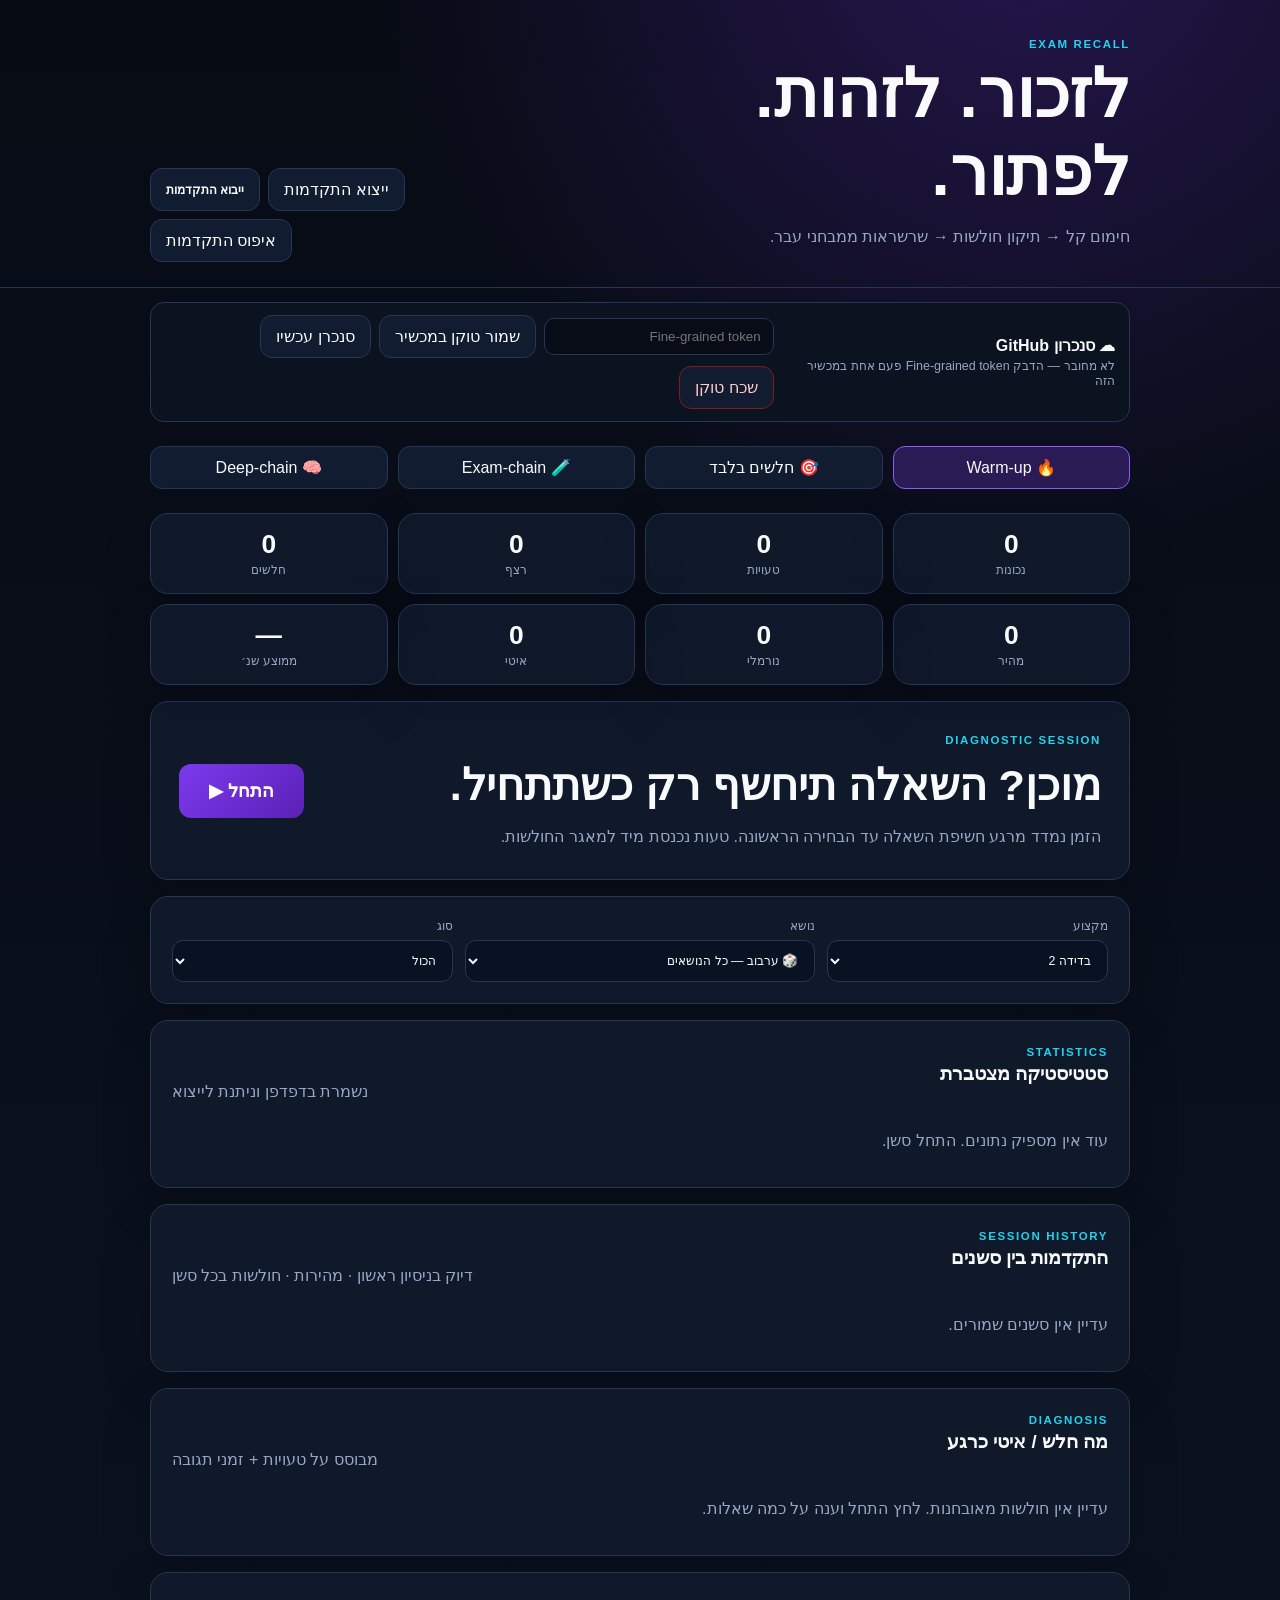
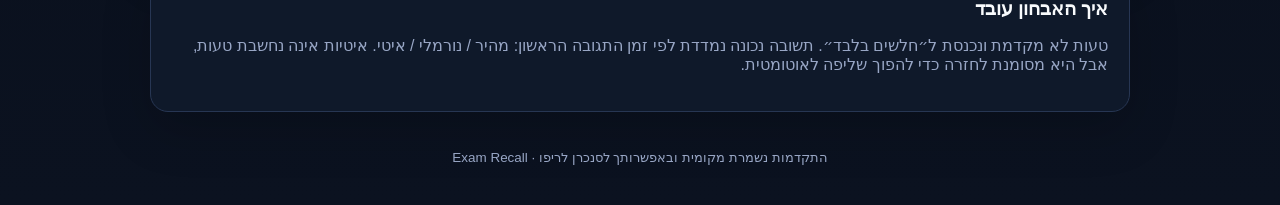
==== index.html @ 57f24190 "Bust cache for Deep-chain report fix" ====
<!doctype html>
<html lang="he" dir="rtl">
<head>
<meta charset="utf-8"><meta name="viewport" content="width=device-width,initial-scale=1,viewport-fit=cover">
<title>Exam Recall — Warm-up + Exam Chains</title>
<meta name="description" content="חימום אמריקאי, חלשים בלבד ושרשראות מבחן אמיתיות לבדידה 2 ולמבוא למערכות מחשב.">
<meta name="theme-color" content="#070b14"><meta name="color-scheme" content="dark"><meta name="apple-mobile-web-app-capable" content="yes"><meta name="apple-mobile-web-app-status-bar-style" content="black-translucent"><meta name="apple-mobile-web-app-title" content="Exam Recall"><link rel="manifest" href="manifest.webmanifest"><link rel="stylesheet" href="styles.css?v=20261002-2048">
</head>
<body>
<header class="top"><div class="wrap top-row">
<div><span class="eyebrow">EXAM RECALL</span><h1>לזכור. לזהות. לפתור.</h1><p>חימום קל → תיקון חולשות → שרשראות ממבחני עבר.</p></div>
<div class="top-actions">
<button id="exportBtn" class="ghost">ייצוא התקדמות</button>
<label class="ghost import-label">ייבוא התקדמות<input id="importInput" type="file" accept="application/json,.json" hidden></label>
<button id="resetBtn" class="ghost">איפוס התקדמות</button>
</div>
</div></header>

<section id="githubSync" class="wrap cloud-strip">
  <div>
    <b>☁ סנכרון GitHub</b>
    <span id="cloudStatus">לא מחובר — ההתקדמות נשמרת כרגע רק במכשיר הזה</span>
  </div>
  <div class="cloud-actions">
    <input id="githubTokenInput" type="password" autocomplete="off" placeholder="Fine-grained token">
    <button id="saveTokenBtn" class="ghost">שמור טוקן במכשיר</button>
    <button id="syncNowBtn" class="ghost">סנכרן עכשיו</button>
    <button id="forgetTokenBtn" class="ghost danger">שכח טוקן</button>
  </div>
</section>

<main class="wrap">
<nav class="modes" aria-label="מצב תרגול">
<button class="mode active" data-mode="warmup">🔥 Warm-up</button>
<button class="mode" data-mode="weak">🎯 חלשים בלבד</button>
<button class="mode" data-mode="exam">🧪 Exam-chain</button>
<button class="mode" data-mode="deep">🧠 Deep-chain</button>
</nav>

<section class="stats">
<div><b id="rightStat">0</b><span>נכונות</span></div><div><b id="wrongStat">0</b><span>טעויות</span></div>
<div><b id="streakStat">0</b><span>רצף</span></div><div><b id="weakStat">0</b><span>חלשים</span></div>
<div><b id="fastStat">0</b><span>מהיר</span></div><div><b id="normalStat">0</b><span>נורמלי</span></div>
<div><b id="slowStat">0</b><span>איטי</span></div><div><b id="avgStat">—</b><span>ממוצע שנ׳</span></div>
</section>

<section id="startGate" class="panel start-gate">
<div><span class="eyebrow">DIAGNOSTIC SESSION</span><h2>מוכן? השאלה תיחשף רק כשתתחיל.</h2>
<p>הזמן נמדד מרגע חשיפת השאלה עד הבחירה הראשונה. טעות נכנסת מיד למאגר החולשות.</p></div>
<button id="startSessionBtn" class="primary big-start">התחל ▶</button>
</section>

<section class="panel filters">
<label>מקצוע<select id="course"><option value="discrete">בדידה 2</option><option value="systems">מבוא למערכות מחשב</option><option value="all">שני המקצועות</option></select></label>
<label>נושא<select id="topic"><option value="all">🎲 ערבוב — כל הנושאים</option></select></label>
<label id="kindWrap">סוג<select id="kind"><option value="all">הכול</option><option value="definition">הגדרות</option><option value="classification">סיווג</option><option value="recognition">זיהוי</option><option value="formula">נוסחאות</option><option value="first_step">צעד ראשון</option><option value="concept">מושגים</option></select></label>
</section>

<section id="warmupView" class="panel quiz hidden">
<div class="timerline"><span id="wTimer" class="timer">00:00</span><span id="wSpeed" class="speed neutral">ממתין לתשובה</span></div>
<div class="quiz-head"><div class="badges"><span id="wCourse" class="badge"></span><span id="wTopic" class="badge soft"></span><span id="wType" class="badge soft"></span></div><span id="wCount" class="muted"></span></div>
<p class="prompt">בחר תשובה. מתקדמים רק אחרי תשובה נכונה.</p><h2 id="wPrompt">טוען…</h2>
<div id="wOptions" class="options"></div>
<div id="wFeedback" class="feedback hidden"><strong id="wFeedbackTitle"></strong><p id="wFeedbackText"></p></div>
<div class="session-actions"><button id="finishWarmBtn" class="finish">סיים ושמור</button><button id="wNext" class="next hidden">המשך ←</button></div>
</section>

<section id="examView" class="hidden">
<div id="examStartNote" class="panel start-note">בחר שרשרת ואז לחץ "התחל שרשרת". המדידה מתחילה כשהשלב הראשון נחשף.</div>
<section class="panel chain-picker"><div><span class="eyebrow">EXAM CHAIN</span><h3>בחר שרשרת מבחן</h3></div><select id="chainSelect"></select><button id="startChain" class="primary">התחל שרשרת</button></section>
<section id="chainCard" class="panel quiz hidden">
<div class="timerline"><span id="chainTimer" class="timer">00:00</span><span id="chainSpeed" class="speed neutral">ממתין לתשובה</span></div>
<div class="chain-progress"><span id="chainTitle"></span><b id="chainProgress"></b></div>
<div class="stem"><small>גזע מבחן אמיתי</small><p id="chainStem"></p></div>
<h2 id="chainPrompt"></h2><div id="chainOptions" class="options"></div>
<div id="chainFeedback" class="feedback hidden"><strong id="chainFeedbackTitle"></strong><p id="chainFeedbackText"></p></div>
<div class="session-actions"><button id="finishExamBtn" class="finish">סיים ושמור</button><button id="chainNext" class="next hidden">לשלב הבא ←</button></div>
<div id="chainDone" class="done hidden"><h3>✓ השרשרת הושלמה</h3><p id="chainSummary"></p><button id="anotherChain" class="primary">שרשרת נוספת</button></div>
</section>
<section id="examEmpty" class="panel notice hidden"></section>
</section>

<section id="deepView" class="hidden">
  <section id="deepIntro" class="panel deep-intro">
    <div><span class="eyebrow">DEEP DIAGNOSTIC CHAIN</span><h2>אבחון עומק — בלי שם הנושא</h2>
    <p>25 תחנות קצרות בודקות זיהוי, שליפה, הצבה, ביצוע והעברה. בכל שאלה נשמרת <b>התשובה הראשונה</b>, הזמן, וסוג הטעות.</p>
    <p>אם באמת למדת אבל לא זוכר — סמן זאת. אם החומר חדש לך — סמן "לא למדתי". אלה שני מצבים שונים בדוח.</p></div>
    <div class="deep-actions"><button id="startDeepBtn" class="primary big-start">התחל אבחון עומק ▶</button></div>
  </section>
  <section id="deepCard" class="panel quiz hidden">
    <div class="timerline"><span id="deepTimer" class="timer">00:00</span><span id="deepSpeed" class="speed neutral">ממתין לתשובה</span></div>
    <div class="chain-progress"><span id="deepLayer" class="badge soft"></span><b id="deepProgress"></b></div>
    <p class="prompt">אין כותרת נושא בכוונה. נסה לזהות לבד מה הכלי.</p>
    <h2 id="deepPrompt"></h2>
    <div id="deepOptions" class="options"></div>
    <div class="deep-self-report">
      <button id="deepForgot" class="ghost">למדתי אבל לא זוכר</button>
      <button id="deepNever" class="ghost danger">לא למדתי</button>
    </div>
    <div id="deepFeedback" class="feedback hidden"><strong id="deepFeedbackTitle"></strong><p id="deepFeedbackText"></p></div>
    <div class="session-actions"><button id="finishDeepBtn" class="finish">סיים עכשיו וקבל דוח</button><button id="deepNext" class="next hidden">המשך ←</button></div>
  </section>
  <section id="deepReport" class="panel hidden">
    <span class="eyebrow">DIAGNOSTIC REPORT</span><h2>מפת הפערים שלך</h2>
    <div id="deepReportSummary"></div>
    <div id="deepReportTopics" class="diag-list"></div>
    <button id="deepRestart" class="primary">אבחון חדש</button>
  </section>
</section>

<section id="statsDetail" class="panel">
<div class="diag-head"><div><span class="eyebrow">STATISTICS</span><h3>סטטיסטיקה מצטברת</h3></div><span class="muted">נשמרת בדפדפן וניתנת לייצוא</span></div>
<div id="statsByTopic" class="diag-list"></div>
</section>
<section id="sessionHistory" class="panel">
<div class="diag-head"><div><span class="eyebrow">SESSION HISTORY</span><h3>התקדמות בין סשנים</h3></div><span class="muted">דיוק בניסיון ראשון · מהירות · חולשות בכל סשן</span></div>
<div id="sessionTrend" class="session-trend"></div>
<div id="sessionHistoryList" class="session-history-list"></div>
</section>
<section id="sessionSummary" class="panel session-summary hidden">
<span class="eyebrow">SESSION SAVED</span><h3>סיכום הסשן</h3><div id="sessionSummaryBody"></div>
<button id="closeSummaryBtn" class="primary">חזרה להתחלה</button>
</section>
<section class="panel diagnostics">
<div class="diag-head"><div><span class="eyebrow">DIAGNOSIS</span><h3>מה חלש / איטי כרגע</h3></div><span class="muted">מבוסס על טעויות + זמני תגובה</span></div>
<div id="diagnosticList" class="diag-list"></div>
</section>
<section class="panel memory"><h3>איך האבחון עובד</h3><p>טעות לא מקדמת ונכנסת ל״חלשים בלבד״. תשובה נכונה נמדדת לפי זמן התגובה הראשון: מהיר / נורמלי / איטי. איטיות אינה נחשבת טעות, אבל היא מסומנת לחזרה כדי להפוך שליפה לאוטומטית.</p></section>
</main>
<footer class="wrap footer">התקדמות נשמרת מקומית ובאפשרותך לסנכרן לריפו · Exam Recall</footer>
<script src="script.js?v=20261002-2056"></script></body></html>
---- styles.css ----
html{background:#070b14;color-scheme:dark;min-height:100%;overscroll-behavior:none}
:root{--bg:#070b14;--panel:#10192b;--panel2:#0b1424;--line:#273653;--txt:#f8fafc;--muted:#98a6c5;--purple:#7c3aed;--cyan:#22d3ee;--green:#10b981;--red:#ef4444;--amber:#f59e0b}
*{box-sizing:border-box}body{margin:0;background-color:#070b14;background:radial-gradient(circle at 80% -5%,#26164e 0,transparent 30%),linear-gradient(#070b14,#0b1220);color:var(--txt);font-family:Arial,Helvetica,sans-serif;min-height:100vh;min-height:100dvh;padding-top:env(safe-area-inset-top);padding-bottom:env(safe-area-inset-bottom)}.wrap{width:min(980px,92vw);margin:auto}
.top{padding:34px 0 25px;border-bottom:1px solid var(--line)}.top-row{display:flex;justify-content:space-between;align-items:flex-end;gap:18px}.eyebrow{color:var(--cyan);font-size:.72rem;font-weight:900;letter-spacing:.14em}h1{font-size:clamp(2.2rem,6vw,4.2rem);margin:.2rem 0}.top p,.muted,.footer,.memory p{color:var(--muted)}
button,select{font:inherit}button{cursor:pointer}.ghost,.mode{border:1px solid var(--line);background:#121c31;color:var(--txt);border-radius:12px;padding:11px 15px}.primary,.next{border:0;background:linear-gradient(135deg,var(--purple),#5b21b6);color:#fff;font-weight:900;border-radius:12px;padding:13px 17px}
.modes{display:grid;grid-template-columns:repeat(4,1fr);gap:10px;margin:24px 0}.mode.active{border-color:#8b5cf6;background:#2a1b55}.stats{display:grid;grid-template-columns:repeat(4,1fr);gap:10px}.stats>div,.panel{background:rgba(16,25,43,.96);border:1px solid var(--line);border-radius:18px;box-shadow:0 18px 50px rgba(0,0,0,.18)}.stats>div{text-align:center;padding:15px}.stats b{display:block;font-size:1.65rem}.stats span{font-size:.78rem;color:var(--muted)}
.panel{padding:21px;margin:16px 0}.filters{display:grid;grid-template-columns:1fr 1.25fr 1fr;gap:12px}label{font-size:.78rem;color:var(--muted)}select{display:block;width:100%;margin-top:7px;background:#091222;color:var(--txt);border:1px solid var(--line);border-radius:11px;padding:12px}.quiz{padding:27px}.quiz-head,.chain-progress,.chain-picker{display:flex;justify-content:space-between;align-items:center;gap:14px}.badges{display:flex;gap:7px;flex-wrap:wrap}.badge{background:#2e285b;padding:6px 10px;border-radius:999px;font-size:.74rem}.badge.soft{background:#12364b}.prompt{color:var(--muted);margin:26px 0 5px}h2{font-size:clamp(1.55rem,4vw,2.7rem);line-height:1.45;margin:0 0 22px}h3{margin:.2rem 0 1rem}.options{display:grid;gap:11px}.option{width:100%;text-align:right;background:#111d33;color:var(--txt);border:1px solid #354866;border-radius:14px;padding:16px 17px;line-height:1.55;font-weight:700}.option:hover:not(:disabled){border-color:#7186ad;transform:translateY(-1px)}.option.correct{border-color:var(--green);background:rgba(16,185,129,.16)}.option.wrong{border-color:var(--red);background:rgba(239,68,68,.15)}.option:disabled{cursor:default}.feedback{margin-top:16px;padding:15px;border-radius:12px;background:#0a1323;border:1px solid var(--line)}.feedback.good{border-right:4px solid var(--green)}.feedback.bad{border-right:4px solid var(--red)}.feedback p{margin:.4rem 0 0;color:#d4dbec}.next{width:100%;margin-top:14px}.hidden{display:none!important}.stem{background:#0a1323;border:1px solid var(--line);border-radius:13px;padding:14px 16px;margin:18px 0}.stem small{color:var(--cyan);font-weight:900}.stem p{line-height:1.7;margin:.5rem 0 0}.done{text-align:center;padding:18px;margin-top:18px;border-radius:14px;background:rgba(16,185,129,.09);border:1px solid rgba(16,185,129,.45)}.notice{color:var(--muted);line-height:1.7}.footer{text-align:center;padding:22px 0 40px;font-size:.84rem}
@media(max-width:720px){.filters,.modes{grid-template-columns:1fr}.stats{grid-template-columns:repeat(2,1fr)}.top-row,.chain-picker{align-items:flex-start;flex-direction:column}.quiz{padding:20px}}
.start-gate{display:flex;align-items:center;justify-content:space-between;gap:24px;padding:28px}.start-gate h2{margin:.35rem 0 .5rem}.start-gate p{color:var(--muted);margin:0;line-height:1.65}.big-start{font-size:1.15rem;padding:16px 30px;white-space:nowrap}
.timerline{display:flex;justify-content:flex-end;align-items:center;gap:9px;margin-bottom:12px}.timer{font-variant-numeric:tabular-nums;font-weight:900;font-size:1.05rem;background:#08111f;border:1px solid var(--line);padding:7px 11px;border-radius:10px}.speed{font-size:.76rem;font-weight:900;padding:7px 10px;border-radius:999px}.speed.neutral{background:#1b2940;color:var(--muted)}.speed.fast{background:rgba(16,185,129,.18);color:#6ee7b7}.speed.normal{background:rgba(34,211,238,.15);color:#67e8f9}.speed.slow{background:rgba(245,158,11,.16);color:#fbbf24}
.diagnostics{margin-bottom:16px}.diag-head{display:flex;justify-content:space-between;gap:15px;align-items:end}.diag-list{display:grid;gap:9px;margin-top:14px}.diag-item{display:grid;grid-template-columns:1fr auto;gap:12px;align-items:center;background:#0a1323;border:1px solid var(--line);border-radius:12px;padding:12px 14px}.diag-item small{display:block;color:var(--muted);margin-top:4px}.diag-badges{display:flex;gap:6px;flex-wrap:wrap;justify-content:flex-end}.mini{font-size:.7rem;font-weight:900;border-radius:999px;padding:5px 8px;background:#1c2941}.mini.err{color:#fca5a5}.mini.slow{color:#fbbf24}.start-note{color:var(--muted);font-size:.9rem}
@media(max-width:720px){.start-gate,.diag-head{align-items:stretch;flex-direction:column}.big-start{width:100%}.diag-item{grid-template-columns:1fr}.diag-badges{justify-content:flex-start}}

.top-actions{display:flex;gap:8px;flex-wrap:wrap;justify-content:flex-end}.import-label{display:inline-flex;align-items:center;cursor:pointer;font-weight:700}
.session-actions{display:flex;gap:10px;align-items:center;margin-top:14px}.session-actions .next{margin-top:0;flex:1}
.finish{border:1px solid #7f1d1d;background:rgba(127,29,29,.22);color:#fecaca;border-radius:12px;padding:13px 17px;font-weight:900;white-space:nowrap}.finish:hover{background:rgba(127,29,29,.35)}
.session-summary{border-color:#4f46e5}.summary-grid{display:grid;grid-template-columns:repeat(4,1fr);gap:10px;margin:14px 0}.summary-box{background:#0a1323;border:1px solid var(--line);border-radius:12px;padding:14px}.summary-box b{display:block;font-size:1.45rem}.summary-box span{color:var(--muted);font-size:.78rem}.summary-weak{line-height:1.8}
@media(max-width:720px){.top-actions{justify-content:flex-start}.session-actions{flex-direction:column}.session-actions button{width:100%}.summary-grid{grid-template-columns:repeat(2,1fr)}}

.cloud-strip{margin-top:14px;margin-bottom:0;border:1px solid var(--line);background:#0b1220;border-radius:14px;padding:12px 14px;display:flex;align-items:center;justify-content:space-between;gap:14px}
.cloud-strip>div:first-child{display:flex;flex-direction:column;gap:3px}.cloud-strip span{font-size:.78rem;color:var(--muted)}
.cloud-actions{display:flex;gap:8px;align-items:center;flex-wrap:wrap}.cloud-actions input{min-width:230px;background:#070c16;border:1px solid var(--line);color:var(--text);border-radius:10px;padding:10px 12px}
.cloud-actions .danger{border-color:#7f1d1d;color:#fecaca}.cloud-strip.synced{border-color:#166534}.cloud-strip.error{border-color:#991b1b}
@media(max-width:850px){.cloud-strip{align-items:stretch;flex-direction:column}.cloud-actions input{width:100%;min-width:0}.cloud-actions button{flex:1}}

.bank-options{max-height:62vh;overflow:auto;padding:4px 6px 4px 2px;grid-template-columns:1fr 1fr}.bank-options .option{font-size:.92rem;padding:13px 14px}@media(max-width:720px){.bank-options{grid-template-columns:1fr;max-height:58vh}}

.session-history-list{display:grid;gap:12px;margin-top:14px}.session-card{background:#0a1323;border:1px solid var(--line);border-radius:14px;padding:15px}.session-card-head{display:flex;justify-content:space-between;gap:12px;align-items:flex-start}.session-card-head small{color:var(--muted);display:block;margin-top:4px}.session-metrics{display:grid;grid-template-columns:repeat(4,1fr);gap:8px;margin-top:12px}.session-metric{background:#111d33;border:1px solid #263956;border-radius:10px;padding:10px;text-align:center}.session-metric b{display:block;font-size:1.08rem}.session-metric span{font-size:.7rem;color:var(--muted)}.session-weak{margin-top:11px;font-size:.83rem;line-height:1.7;color:#d6deef}.session-weak b{color:#fbbf24}.trend-pill{font-size:.72rem;font-weight:900;border-radius:999px;padding:6px 9px;white-space:nowrap;background:#1b2940}.trend-pill.up{color:#6ee7b7;background:rgba(16,185,129,.14)}.trend-pill.down{color:#fca5a5;background:rgba(239,68,68,.13)}.trend-pill.flat{color:#c4b5fd;background:rgba(139,92,246,.14)}.trend-pill.na{color:var(--muted)}.session-trend{margin-top:13px}.trend-summary{background:#101b30;border:1px solid var(--line);border-radius:12px;padding:13px 15px;line-height:1.7}.legacy-note{color:var(--muted);font-size:.78rem;margin-top:8px}@media(max-width:720px){.session-card-head{flex-direction:column}.session-metrics{grid-template-columns:repeat(2,1fr)}}
.deep-intro p{color:var(--muted);line-height:1.75;max-width:760px}.deep-actions{margin-top:18px}
.deep-self-report{display:flex;gap:9px;margin-top:14px;flex-wrap:wrap}.deep-self-report .danger{border-color:#7f1d1d;color:#fecaca}
.deep-result.know{border-right:4px solid var(--green)}.deep-result.strengthen{border-right:4px solid var(--amber)}.deep-result.forgot{border-right:4px solid #8b5cf6}.deep-result.never{border-right:4px solid var(--red)}
@media(max-width:720px){.deep-self-report{flex-direction:column}.deep-self-report button{width:100%}}

#deepPrompt{font-size:clamp(1.45rem,3.4vw,2.35rem)}
#deepPrompt>div:not(.math-block){margin:.18em 0}
.math-block{direction:ltr;unicode-bidi:isolate;text-align:center;font-family:Arial,Helvetica,sans-serif;font-variant-numeric:lining-nums;background:#08111f;border:1px solid #2d4264;border-radius:12px;padding:12px 16px;margin:12px 0;font-size:.88em;line-height:1.65;letter-spacing:.01em}
.math-inline{direction:ltr;unicode-bidi:isolate;display:inline-block;font-family:Arial,Helvetica,sans-serif}
.math-option{direction:ltr!important;text-align:center!important;unicode-bidi:isolate;font-size:1.05rem}
.math-option sup,.math-block sup{font-size:.7em}
.math-option sub,.math-block sub{font-size:.7em}

.option-text{display:block;unicode-bidi:plaintext}
.math-rich{direction:ltr;unicode-bidi:isolate;white-space:normal}
.option.math-option{font-size:1.05rem}
.option.math-option .option-text{text-align:center;direction:ltr;unicode-bidi:isolate}
#deepOptions .option,#wOptions .option,#chainOptions .option{line-height:1.8}
#deepFeedbackText .math-inline,#wFeedbackText .math-inline,#chainFeedbackText .math-inline{margin:0 .12em}
.feedback p{unicode-bidi:plaintext}
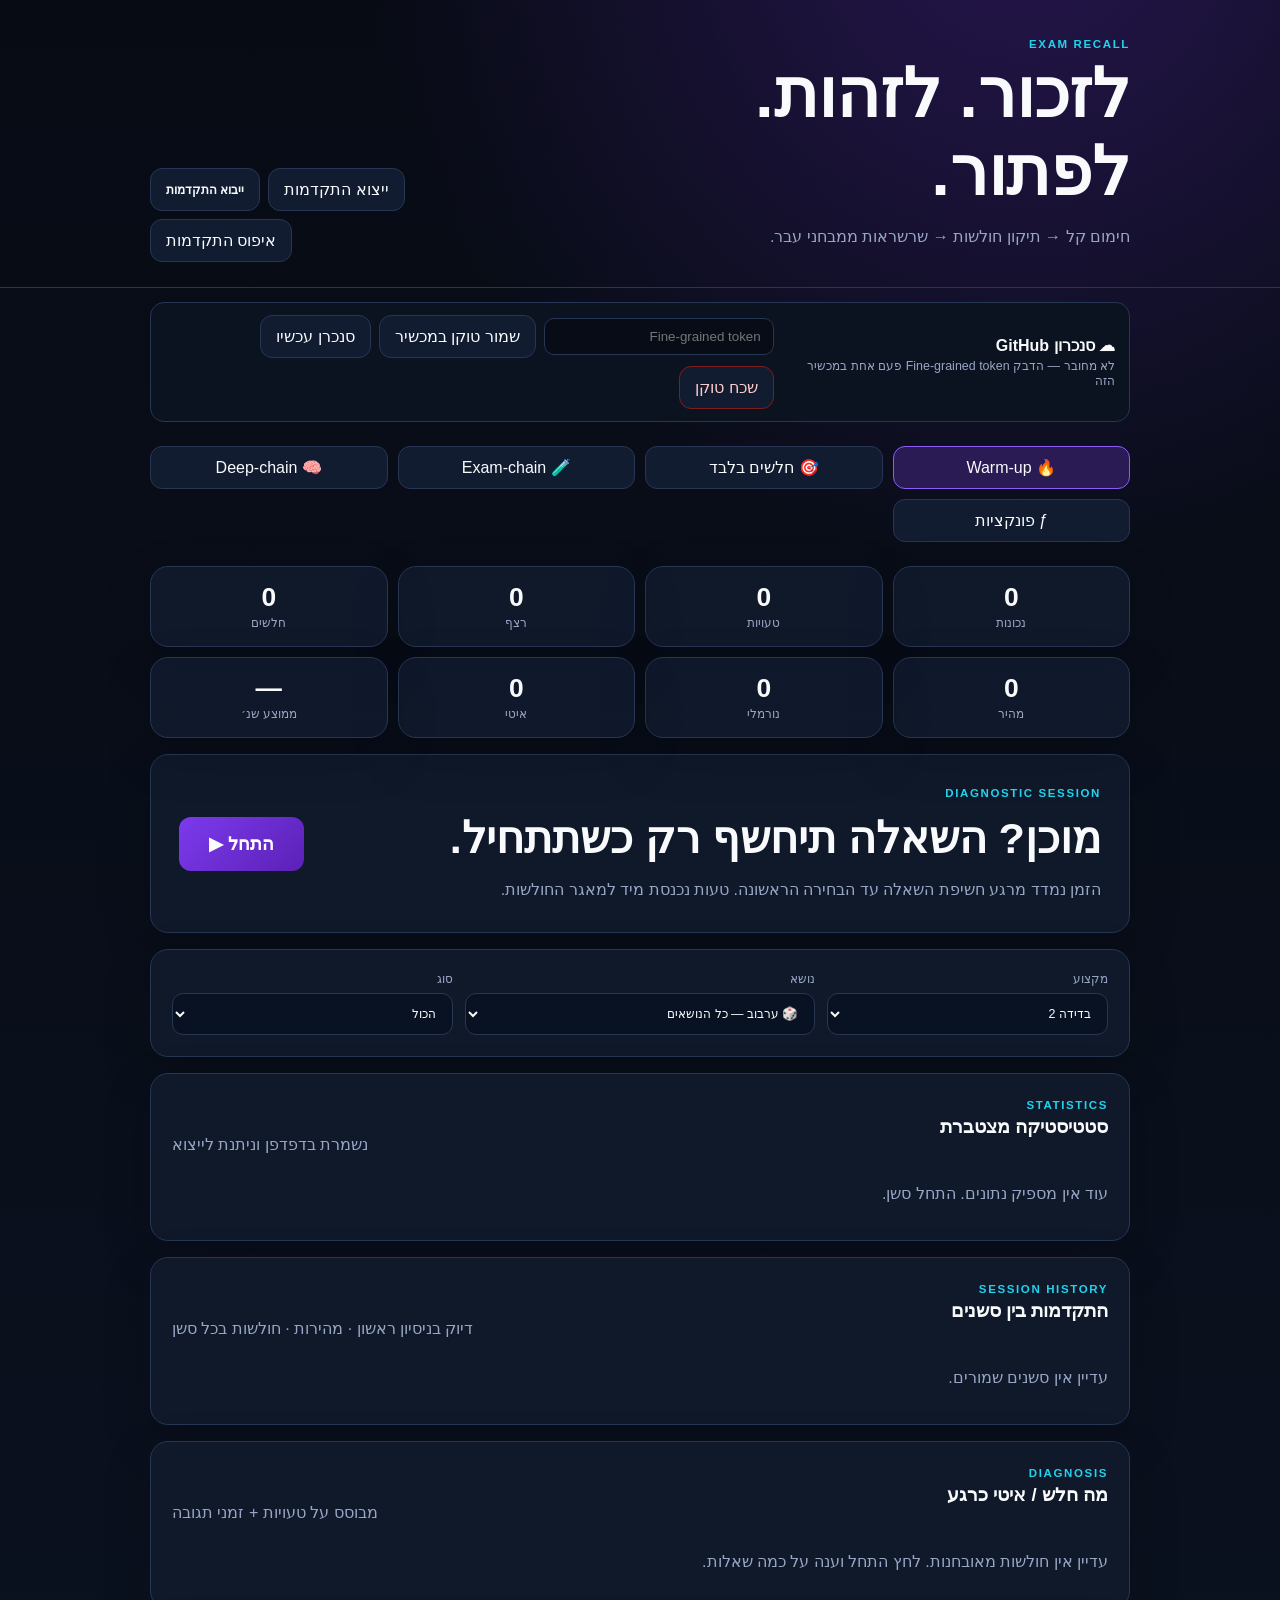
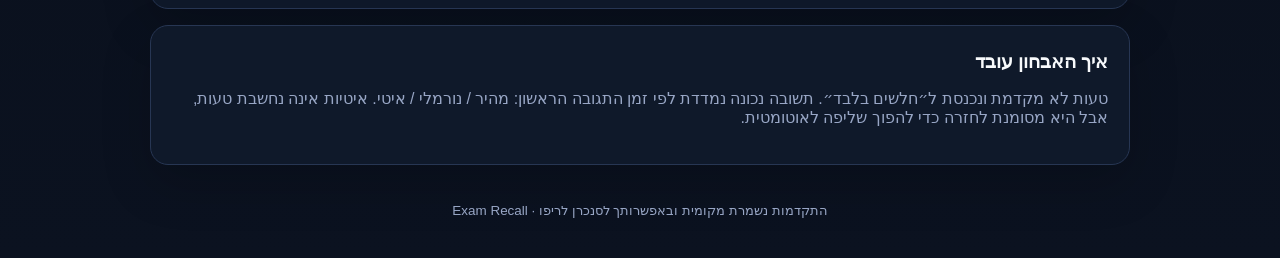
==== commit b7321bb2: "Link focused functions drill" ====
--- a/index.html
+++ b/index.html
@@ -4,7 +4,7 @@
 <meta charset="utf-8"><meta name="viewport" content="width=device-width,initial-scale=1,viewport-fit=cover">
 <title>Exam Recall — Warm-up + Exam Chains</title>
 <meta name="description" content="חימום אמריקאי, חלשים בלבד ושרשראות מבחן אמיתיות לבדידה 2 ולמבוא למערכות מחשב.">
-<meta name="theme-color" content="#070b14"><meta name="color-scheme" content="dark"><meta name="apple-mobile-web-app-capable" content="yes"><meta name="apple-mobile-web-app-status-bar-style" content="black-translucent"><meta name="apple-mobile-web-app-title" content="Exam Recall"><link rel="manifest" href="manifest.webmanifest"><link rel="stylesheet" href="styles.css?v=20261002-2048">
+<meta name="theme-color" content="#070b14"><meta name="color-scheme" content="dark"><meta name="apple-mobile-web-app-capable" content="yes"><meta name="apple-mobile-web-app-status-bar-style" content="black-translucent"><meta name="apple-mobile-web-app-title" content="Exam Recall"><link rel="manifest" href="manifest.webmanifest"><link rel="stylesheet" href="styles.css?v=20261003-functions1">
 </head>
 <body>
 <header class="top"><div class="wrap top-row">
@@ -35,6 +35,7 @@
 <button class="mode" data-mode="weak">🎯 חלשים בלבד</button>
 <button class="mode" data-mode="exam">🧪 Exam-chain</button>
 <button class="mode" data-mode="deep">🧠 Deep-chain</button>
+<button class="mode" onclick="location.href='functions.html'">ƒ פונקציות</button>
 </nav>
 
 <section class="stats">
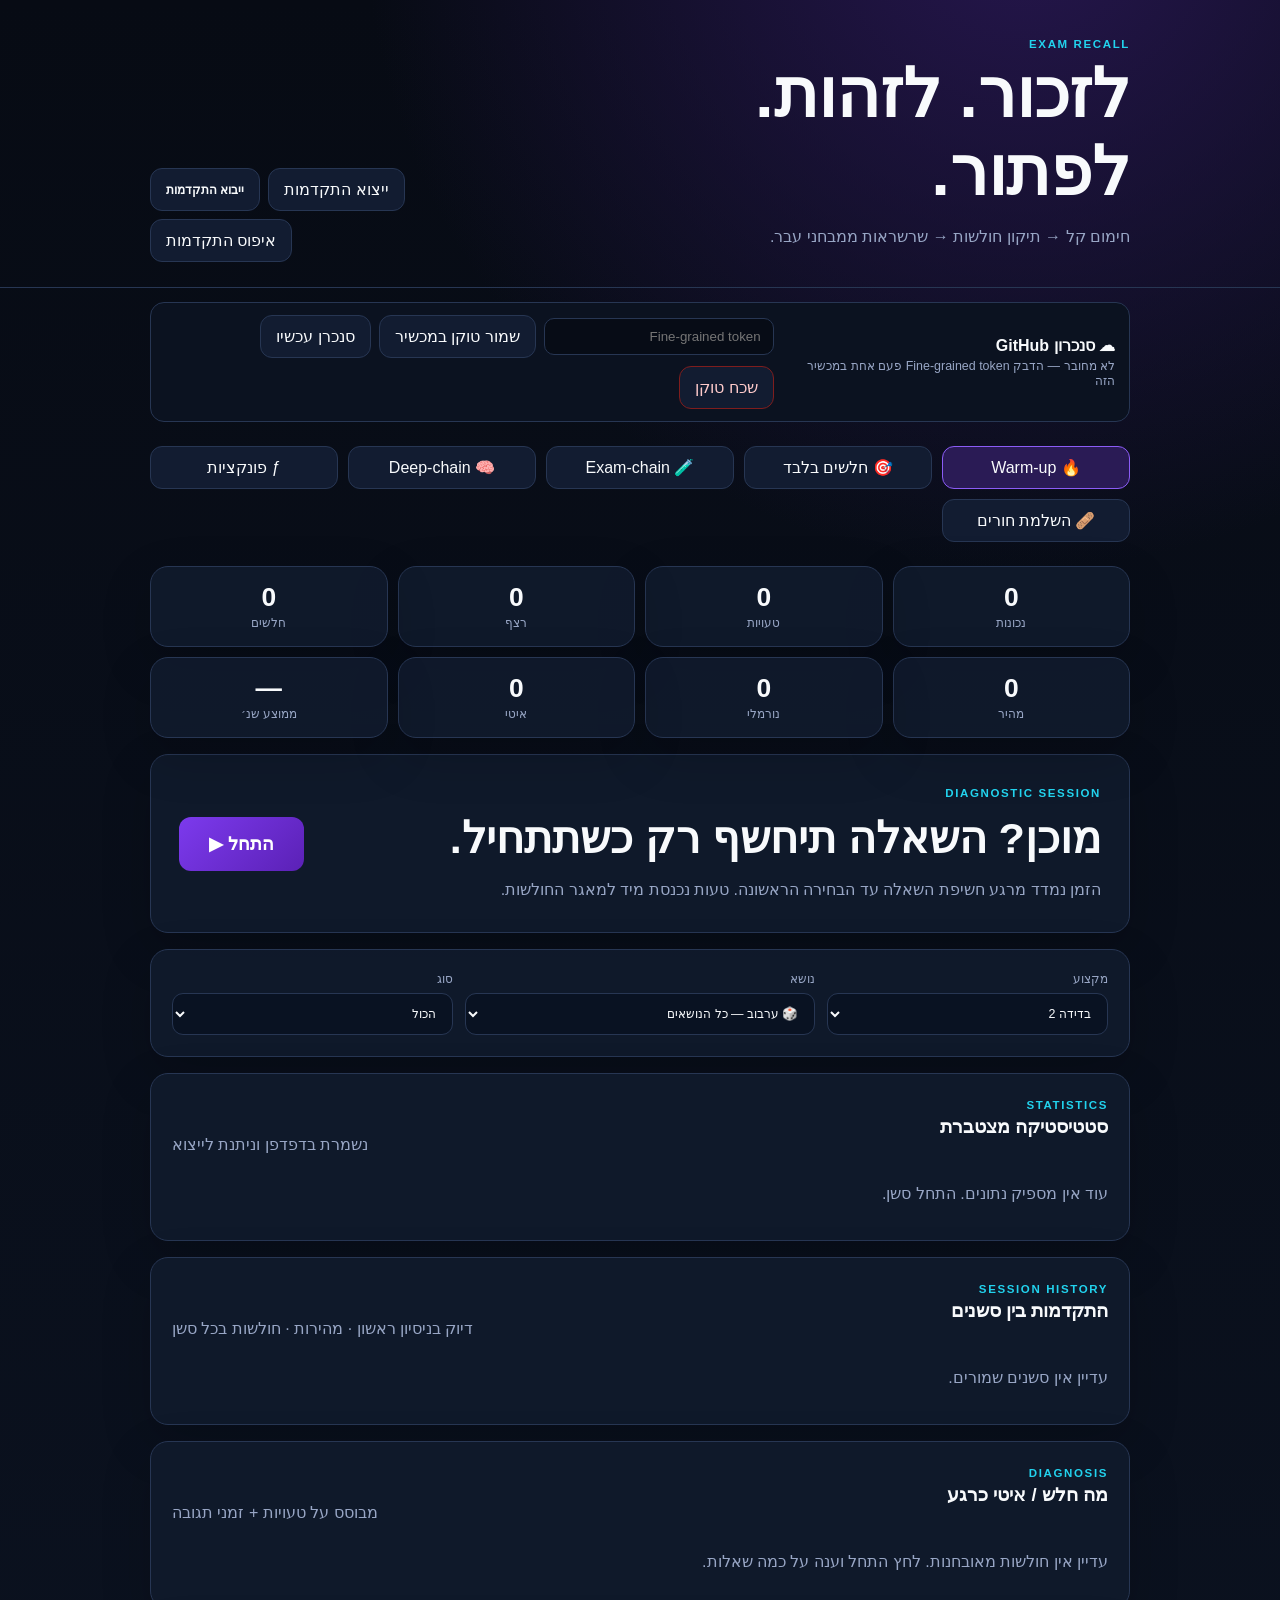
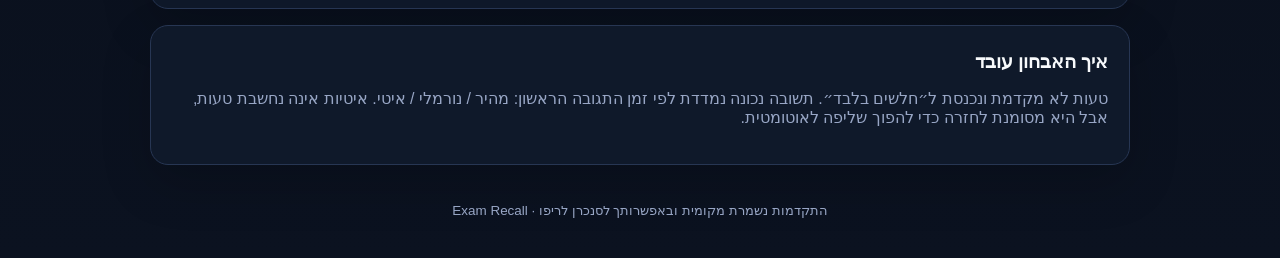
==== commit f0ed962d: "Link gap-closure test" ====
--- a/index.html
+++ b/index.html
@@ -4,7 +4,7 @@
 <meta charset="utf-8"><meta name="viewport" content="width=device-width,initial-scale=1,viewport-fit=cover">
 <title>Exam Recall — Warm-up + Exam Chains</title>
 <meta name="description" content="חימום אמריקאי, חלשים בלבד ושרשראות מבחן אמיתיות לבדידה 2 ולמבוא למערכות מחשב.">
-<meta name="theme-color" content="#070b14"><meta name="color-scheme" content="dark"><meta name="apple-mobile-web-app-capable" content="yes"><meta name="apple-mobile-web-app-status-bar-style" content="black-translucent"><meta name="apple-mobile-web-app-title" content="Exam Recall"><link rel="manifest" href="manifest.webmanifest"><link rel="stylesheet" href="styles.css?v=20261003-functions1">
+<meta name="theme-color" content="#070b14"><meta name="color-scheme" content="dark"><meta name="apple-mobile-web-app-capable" content="yes"><meta name="apple-mobile-web-app-status-bar-style" content="black-translucent"><meta name="apple-mobile-web-app-title" content="Exam Recall"><link rel="manifest" href="manifest.webmanifest"><link rel="stylesheet" href="styles.css?v=20261003-gaps1">
 </head>
 <body>
 <header class="top"><div class="wrap top-row">
@@ -36,6 +36,7 @@
 <button class="mode" data-mode="exam">🧪 Exam-chain</button>
 <button class="mode" data-mode="deep">🧠 Deep-chain</button>
 <button class="mode" onclick="location.href='functions.html'">ƒ פונקציות</button>
+<button class="mode" onclick="location.href='gaps.html'">🩹 השלמת חורים</button>
 </nav>
 
 <section class="stats">
--- a/styles.css
+++ b/styles.css
@@ -3,7 +3,7 @@
 *{box-sizing:border-box}body{margin:0;background-color:#070b14;background:radial-gradient(circle at 80% -5%,#26164e 0,transparent 30%),linear-gradient(#070b14,#0b1220);color:var(--txt);font-family:Arial,Helvetica,sans-serif;min-height:100vh;min-height:100dvh;padding-top:env(safe-area-inset-top);padding-bottom:env(safe-area-inset-bottom)}.wrap{width:min(980px,92vw);margin:auto}
 .top{padding:34px 0 25px;border-bottom:1px solid var(--line)}.top-row{display:flex;justify-content:space-between;align-items:flex-end;gap:18px}.eyebrow{color:var(--cyan);font-size:.72rem;font-weight:900;letter-spacing:.14em}h1{font-size:clamp(2.2rem,6vw,4.2rem);margin:.2rem 0}.top p,.muted,.footer,.memory p{color:var(--muted)}
 button,select{font:inherit}button{cursor:pointer}.ghost,.mode{border:1px solid var(--line);background:#121c31;color:var(--txt);border-radius:12px;padding:11px 15px}.primary,.next{border:0;background:linear-gradient(135deg,var(--purple),#5b21b6);color:#fff;font-weight:900;border-radius:12px;padding:13px 17px}
-.modes{display:grid;grid-template-columns:repeat(4,1fr);gap:10px;margin:24px 0}.mode.active{border-color:#8b5cf6;background:#2a1b55}.stats{display:grid;grid-template-columns:repeat(4,1fr);gap:10px}.stats>div,.panel{background:rgba(16,25,43,.96);border:1px solid var(--line);border-radius:18px;box-shadow:0 18px 50px rgba(0,0,0,.18)}.stats>div{text-align:center;padding:15px}.stats b{display:block;font-size:1.65rem}.stats span{font-size:.78rem;color:var(--muted)}
+.modes{display:grid;grid-template-columns:repeat(5,1fr);gap:10px;margin:24px 0}.mode.active{border-color:#8b5cf6;background:#2a1b55}.stats{display:grid;grid-template-columns:repeat(4,1fr);gap:10px}.stats>div,.panel{background:rgba(16,25,43,.96);border:1px solid var(--line);border-radius:18px;box-shadow:0 18px 50px rgba(0,0,0,.18)}.stats>div{text-align:center;padding:15px}.stats b{display:block;font-size:1.65rem}.stats span{font-size:.78rem;color:var(--muted)}
 .panel{padding:21px;margin:16px 0}.filters{display:grid;grid-template-columns:1fr 1.25fr 1fr;gap:12px}label{font-size:.78rem;color:var(--muted)}select{display:block;width:100%;margin-top:7px;background:#091222;color:var(--txt);border:1px solid var(--line);border-radius:11px;padding:12px}.quiz{padding:27px}.quiz-head,.chain-progress,.chain-picker{display:flex;justify-content:space-between;align-items:center;gap:14px}.badges{display:flex;gap:7px;flex-wrap:wrap}.badge{background:#2e285b;padding:6px 10px;border-radius:999px;font-size:.74rem}.badge.soft{background:#12364b}.prompt{color:var(--muted);margin:26px 0 5px}h2{font-size:clamp(1.55rem,4vw,2.7rem);line-height:1.45;margin:0 0 22px}h3{margin:.2rem 0 1rem}.options{display:grid;gap:11px}.option{width:100%;text-align:right;background:#111d33;color:var(--txt);border:1px solid #354866;border-radius:14px;padding:16px 17px;line-height:1.55;font-weight:700}.option:hover:not(:disabled){border-color:#7186ad;transform:translateY(-1px)}.option.correct{border-color:var(--green);background:rgba(16,185,129,.16)}.option.wrong{border-color:var(--red);background:rgba(239,68,68,.15)}.option:disabled{cursor:default}.feedback{margin-top:16px;padding:15px;border-radius:12px;background:#0a1323;border:1px solid var(--line)}.feedback.good{border-right:4px solid var(--green)}.feedback.bad{border-right:4px solid var(--red)}.feedback p{margin:.4rem 0 0;color:#d4dbec}.next{width:100%;margin-top:14px}.hidden{display:none!important}.stem{background:#0a1323;border:1px solid var(--line);border-radius:13px;padding:14px 16px;margin:18px 0}.stem small{color:var(--cyan);font-weight:900}.stem p{line-height:1.7;margin:.5rem 0 0}.done{text-align:center;padding:18px;margin-top:18px;border-radius:14px;background:rgba(16,185,129,.09);border:1px solid rgba(16,185,129,.45)}.notice{color:var(--muted);line-height:1.7}.footer{text-align:center;padding:22px 0 40px;font-size:.84rem}
 @media(max-width:720px){.filters,.modes{grid-template-columns:1fr}.stats{grid-template-columns:repeat(2,1fr)}.top-row,.chain-picker{align-items:flex-start;flex-direction:column}.quiz{padding:20px}}
 .start-gate{display:flex;align-items:center;justify-content:space-between;gap:24px;padding:28px}.start-gate h2{margin:.35rem 0 .5rem}.start-gate p{color:var(--muted);margin:0;line-height:1.65}.big-start{font-size:1.15rem;padding:16px 30px;white-space:nowrap}
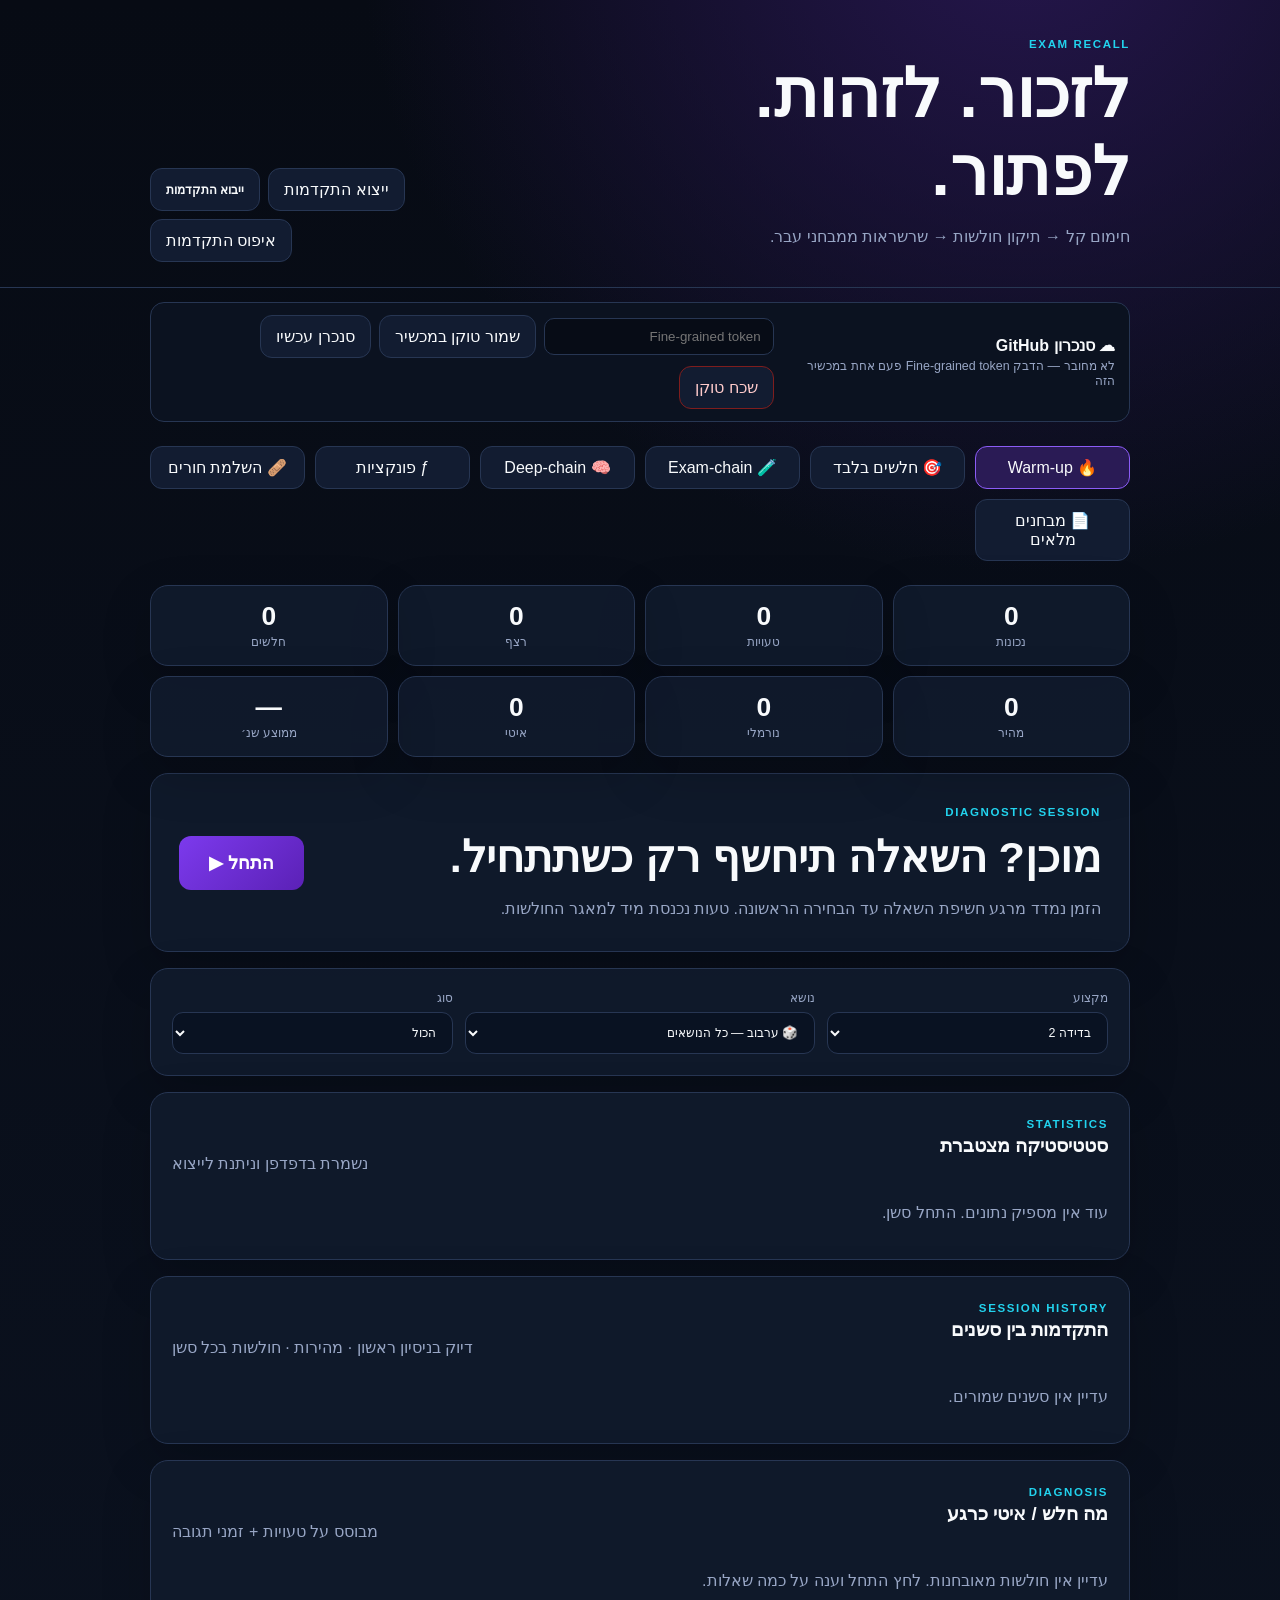
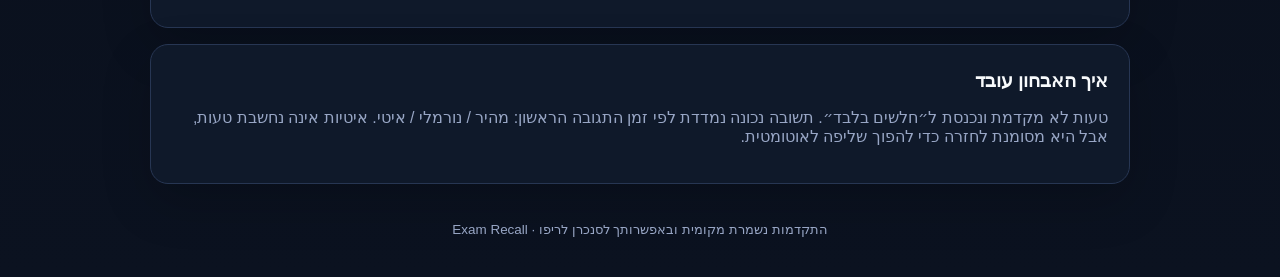
==== commit 488133c2: "Link full exam practice from main study site" ====
--- a/index.html
+++ b/index.html
@@ -37,6 +37,7 @@
 <button class="mode" data-mode="deep">🧠 Deep-chain</button>
 <button class="mode" onclick="location.href='functions.html'">ƒ פונקציות</button>
 <button class="mode" onclick="location.href='gaps.html'">🩹 השלמת חורים</button>
+<button class="mode" onclick="location.href='exams.html'">📄 מבחנים מלאים</button>
 </nav>
 
 <section class="stats">
--- a/styles.css
+++ b/styles.css
@@ -3,7 +3,7 @@
 *{box-sizing:border-box}body{margin:0;background-color:#070b14;background:radial-gradient(circle at 80% -5%,#26164e 0,transparent 30%),linear-gradient(#070b14,#0b1220);color:var(--txt);font-family:Arial,Helvetica,sans-serif;min-height:100vh;min-height:100dvh;padding-top:env(safe-area-inset-top);padding-bottom:env(safe-area-inset-bottom)}.wrap{width:min(980px,92vw);margin:auto}
 .top{padding:34px 0 25px;border-bottom:1px solid var(--line)}.top-row{display:flex;justify-content:space-between;align-items:flex-end;gap:18px}.eyebrow{color:var(--cyan);font-size:.72rem;font-weight:900;letter-spacing:.14em}h1{font-size:clamp(2.2rem,6vw,4.2rem);margin:.2rem 0}.top p,.muted,.footer,.memory p{color:var(--muted)}
 button,select{font:inherit}button{cursor:pointer}.ghost,.mode{border:1px solid var(--line);background:#121c31;color:var(--txt);border-radius:12px;padding:11px 15px}.primary,.next{border:0;background:linear-gradient(135deg,var(--purple),#5b21b6);color:#fff;font-weight:900;border-radius:12px;padding:13px 17px}
-.modes{display:grid;grid-template-columns:repeat(5,1fr);gap:10px;margin:24px 0}.mode.active{border-color:#8b5cf6;background:#2a1b55}.stats{display:grid;grid-template-columns:repeat(4,1fr);gap:10px}.stats>div,.panel{background:rgba(16,25,43,.96);border:1px solid var(--line);border-radius:18px;box-shadow:0 18px 50px rgba(0,0,0,.18)}.stats>div{text-align:center;padding:15px}.stats b{display:block;font-size:1.65rem}.stats span{font-size:.78rem;color:var(--muted)}
+.modes{display:grid;grid-template-columns:repeat(6,1fr);gap:10px;margin:24px 0}.mode.active{border-color:#8b5cf6;background:#2a1b55}.stats{display:grid;grid-template-columns:repeat(4,1fr);gap:10px}.stats>div,.panel{background:rgba(16,25,43,.96);border:1px solid var(--line);border-radius:18px;box-shadow:0 18px 50px rgba(0,0,0,.18)}.stats>div{text-align:center;padding:15px}.stats b{display:block;font-size:1.65rem}.stats span{font-size:.78rem;color:var(--muted)}
 .panel{padding:21px;margin:16px 0}.filters{display:grid;grid-template-columns:1fr 1.25fr 1fr;gap:12px}label{font-size:.78rem;color:var(--muted)}select{display:block;width:100%;margin-top:7px;background:#091222;color:var(--txt);border:1px solid var(--line);border-radius:11px;padding:12px}.quiz{padding:27px}.quiz-head,.chain-progress,.chain-picker{display:flex;justify-content:space-between;align-items:center;gap:14px}.badges{display:flex;gap:7px;flex-wrap:wrap}.badge{background:#2e285b;padding:6px 10px;border-radius:999px;font-size:.74rem}.badge.soft{background:#12364b}.prompt{color:var(--muted);margin:26px 0 5px}h2{font-size:clamp(1.55rem,4vw,2.7rem);line-height:1.45;margin:0 0 22px}h3{margin:.2rem 0 1rem}.options{display:grid;gap:11px}.option{width:100%;text-align:right;background:#111d33;color:var(--txt);border:1px solid #354866;border-radius:14px;padding:16px 17px;line-height:1.55;font-weight:700}.option:hover:not(:disabled){border-color:#7186ad;transform:translateY(-1px)}.option.correct{border-color:var(--green);background:rgba(16,185,129,.16)}.option.wrong{border-color:var(--red);background:rgba(239,68,68,.15)}.option:disabled{cursor:default}.feedback{margin-top:16px;padding:15px;border-radius:12px;background:#0a1323;border:1px solid var(--line)}.feedback.good{border-right:4px solid var(--green)}.feedback.bad{border-right:4px solid var(--red)}.feedback p{margin:.4rem 0 0;color:#d4dbec}.next{width:100%;margin-top:14px}.hidden{display:none!important}.stem{background:#0a1323;border:1px solid var(--line);border-radius:13px;padding:14px 16px;margin:18px 0}.stem small{color:var(--cyan);font-weight:900}.stem p{line-height:1.7;margin:.5rem 0 0}.done{text-align:center;padding:18px;margin-top:18px;border-radius:14px;background:rgba(16,185,129,.09);border:1px solid rgba(16,185,129,.45)}.notice{color:var(--muted);line-height:1.7}.footer{text-align:center;padding:22px 0 40px;font-size:.84rem}
 @media(max-width:720px){.filters,.modes{grid-template-columns:1fr}.stats{grid-template-columns:repeat(2,1fr)}.top-row,.chain-picker{align-items:flex-start;flex-direction:column}.quiz{padding:20px}}
 .start-gate{display:flex;align-items:center;justify-content:space-between;gap:24px;padding:28px}.start-gate h2{margin:.35rem 0 .5rem}.start-gate p{color:var(--muted);margin:0;line-height:1.65}.big-start{font-size:1.15rem;padding:16px 30px;white-space:nowrap}
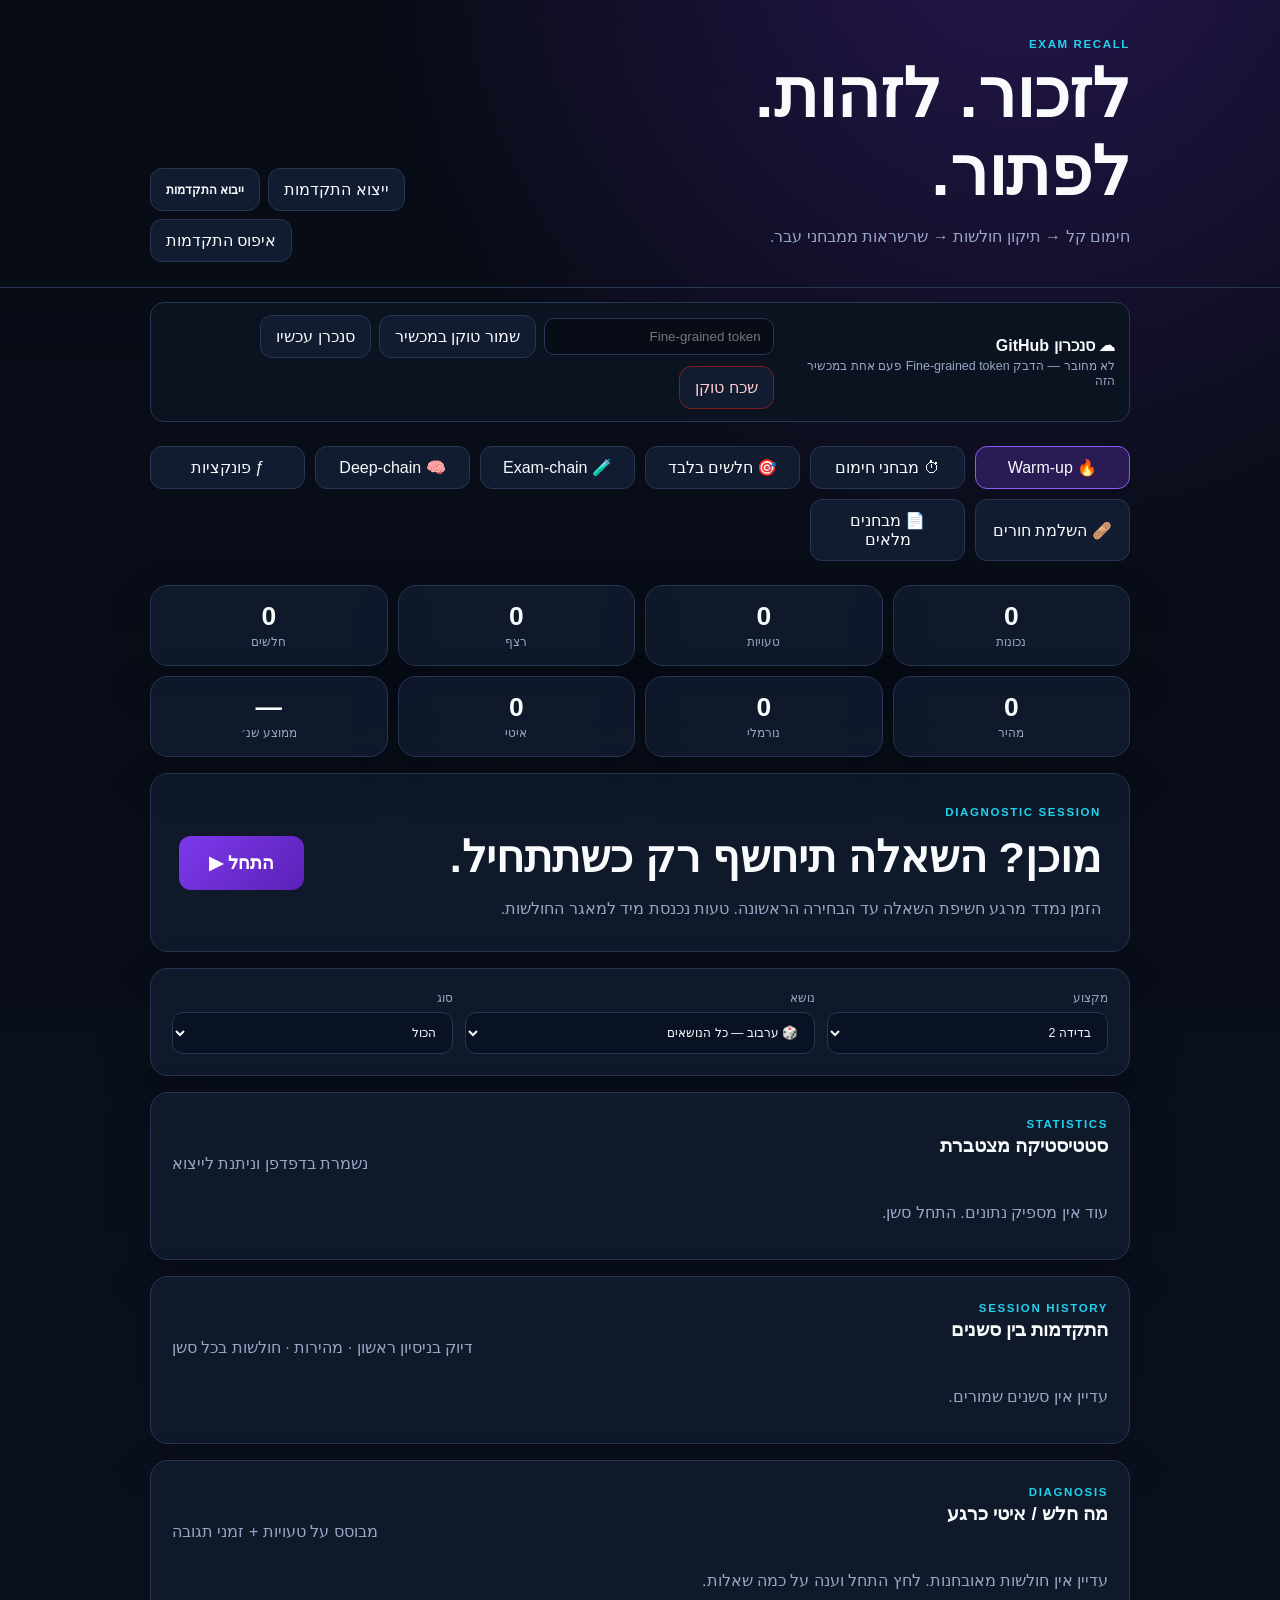
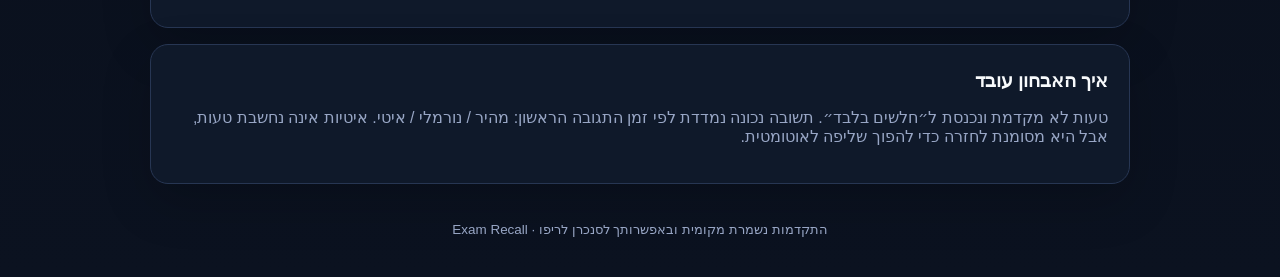
==== commit aff8adf3: "Link personalized warm-up tests from main site" ====
--- a/index.html
+++ b/index.html
@@ -32,6 +32,7 @@
 <main class="wrap">
 <nav class="modes" aria-label="מצב תרגול">
 <button class="mode active" data-mode="warmup">🔥 Warm-up</button>
+<button class="mode" onclick="location.href='warmups.html'">⏱ מבחני חימום</button>
 <button class="mode" data-mode="weak">🎯 חלשים בלבד</button>
 <button class="mode" data-mode="exam">🧪 Exam-chain</button>
 <button class="mode" data-mode="deep">🧠 Deep-chain</button>
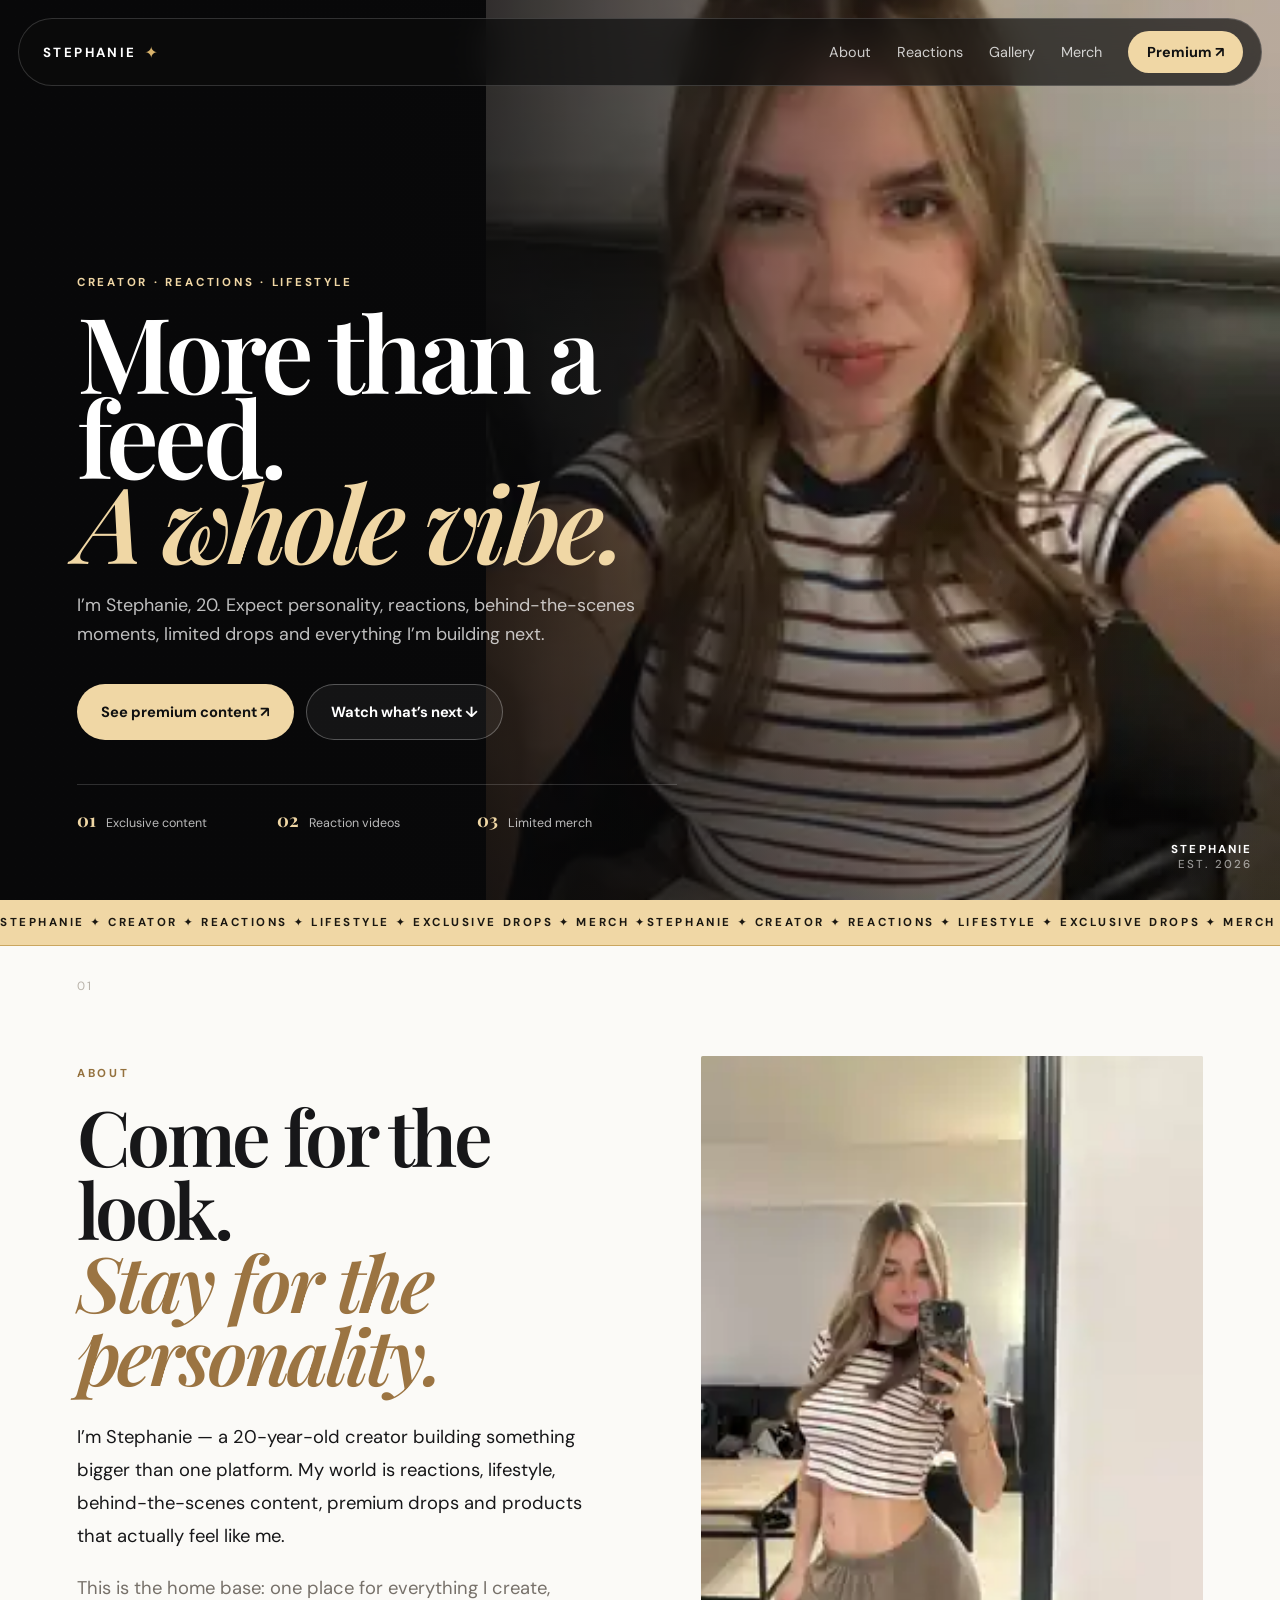
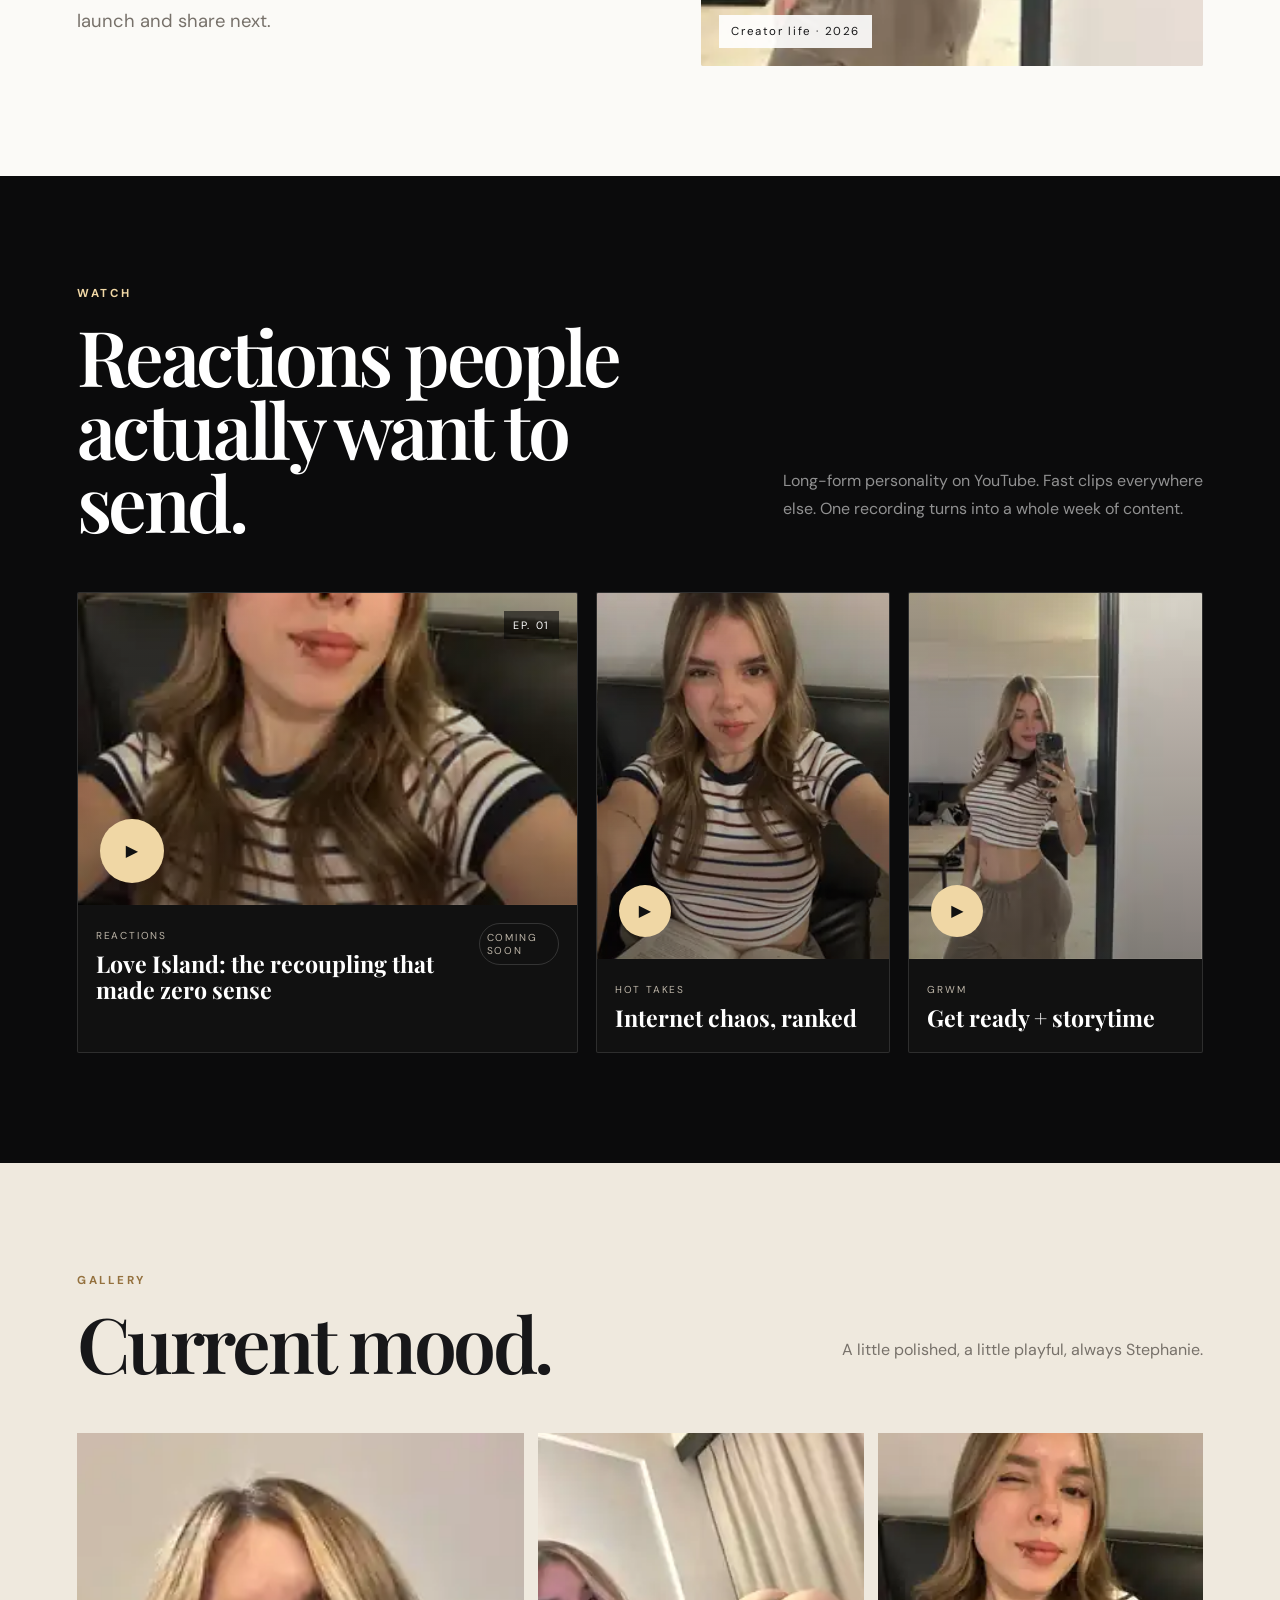
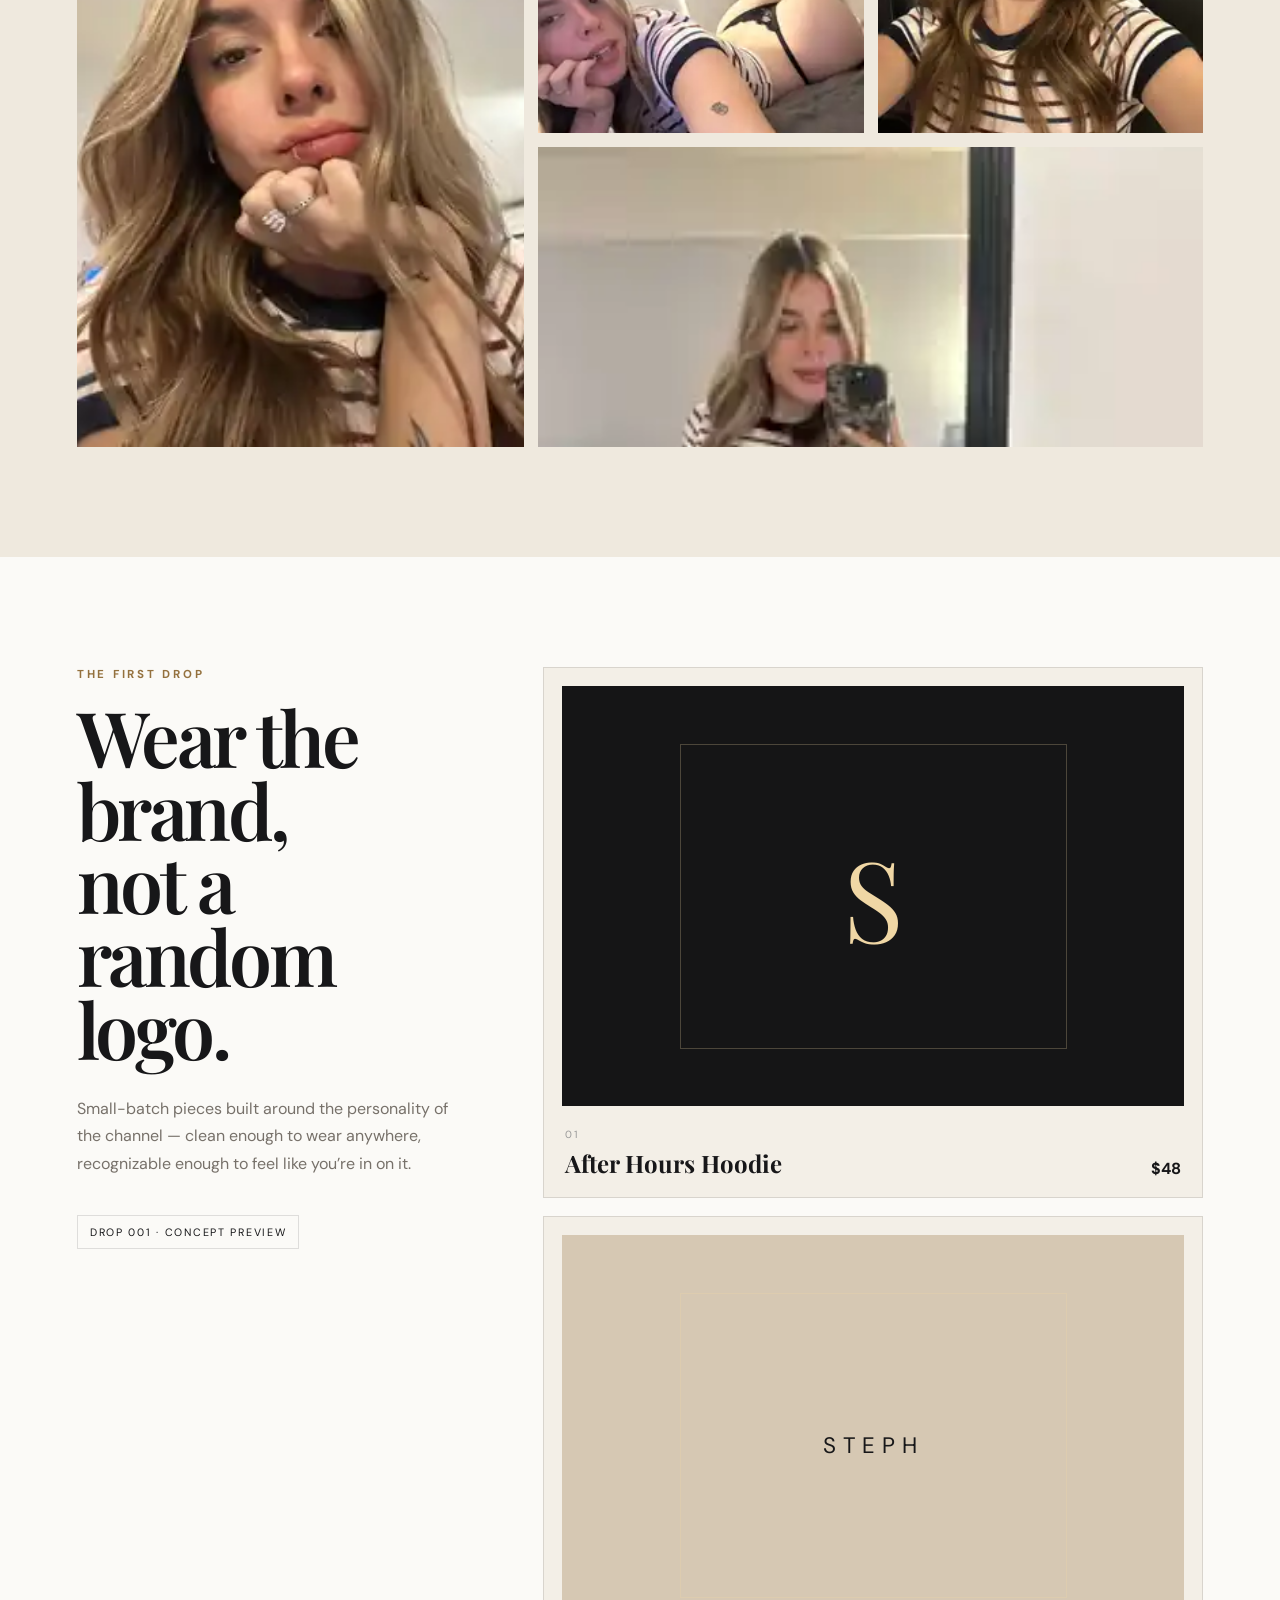
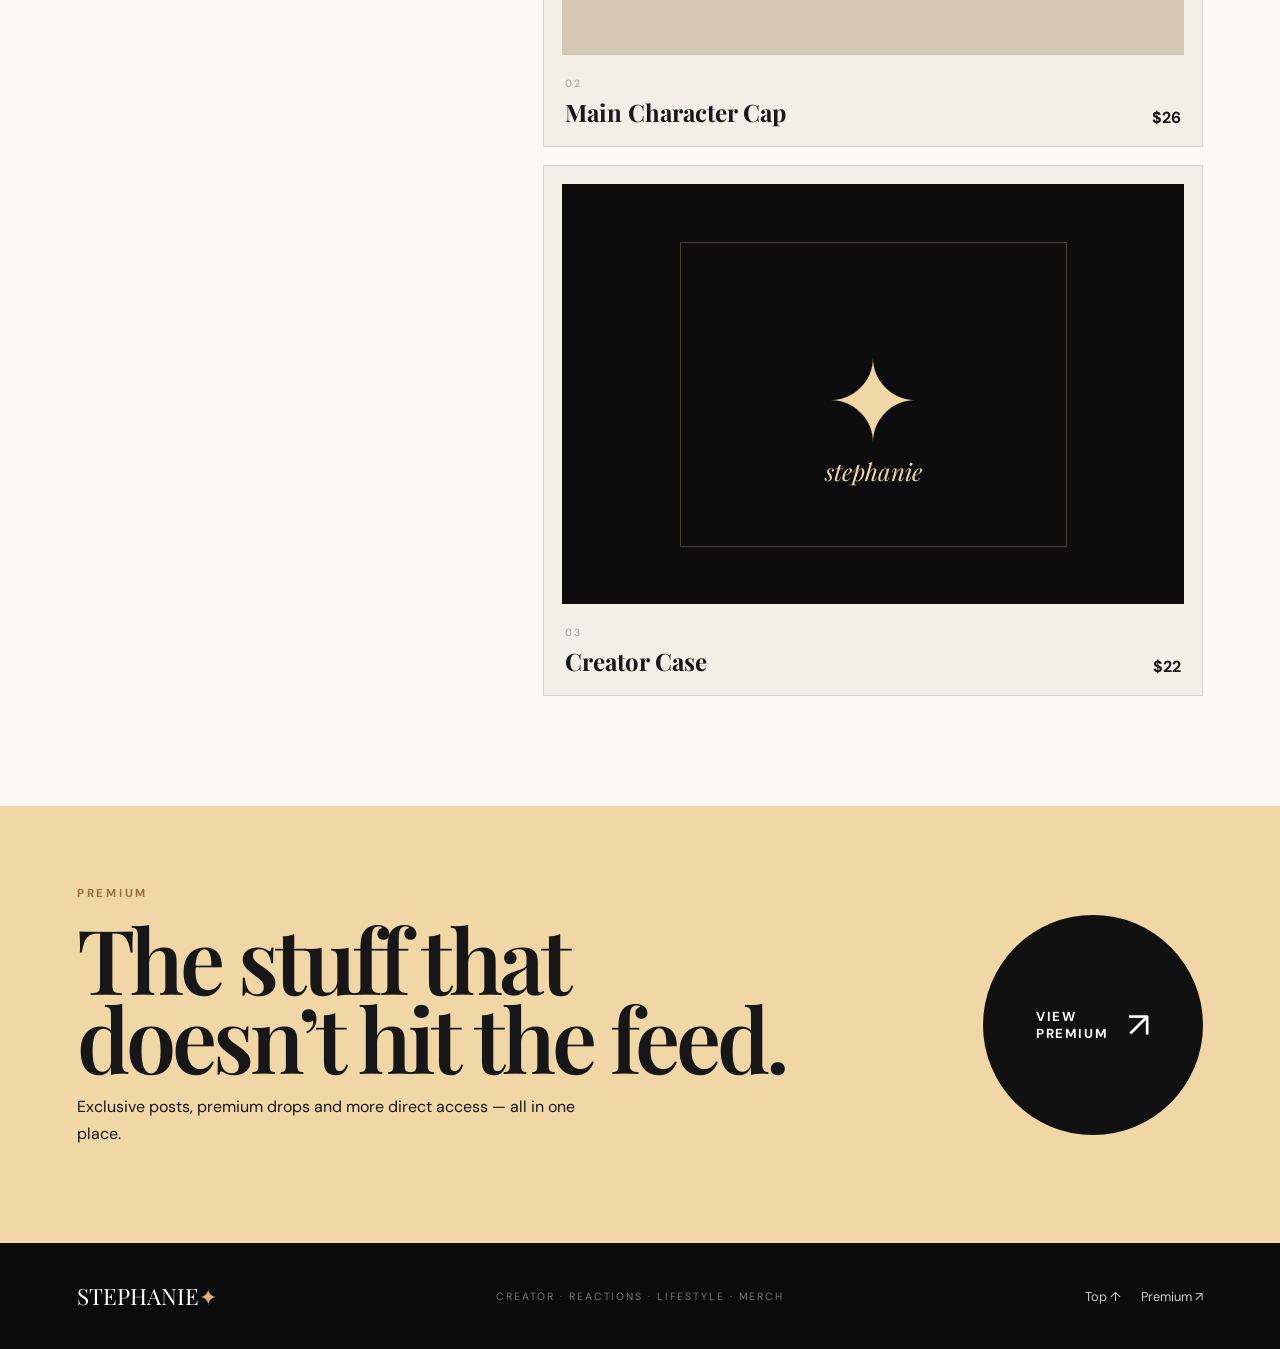
==== commit b263d0a5: "Launch Stephanie premium creator website" ====
--- a/index.html
+++ b/index.html
@@ -1,135 +1,135 @@
 <!doctype html>
-<html lang="he" dir="rtl">
+<html lang="en">
 <head>
-<meta charset="utf-8"><meta name="viewport" content="width=device-width,initial-scale=1,viewport-fit=cover">
-<title>Exam Recall — Warm-up + Exam Chains</title>
-<meta name="description" content="חימום אמריקאי, חלשים בלבד ושרשראות מבחן אמיתיות לבדידה 2 ולמבוא למערכות מחשב.">
-<meta name="theme-color" content="#070b14"><meta name="color-scheme" content="dark"><meta name="apple-mobile-web-app-capable" content="yes"><meta name="apple-mobile-web-app-status-bar-style" content="black-translucent"><meta name="apple-mobile-web-app-title" content="Exam Recall"><link rel="manifest" href="manifest.webmanifest"><link rel="stylesheet" href="styles.css?v=20261003-gaps1">
+  <meta charset="utf-8">
+  <meta name="viewport" content="width=device-width,initial-scale=1,viewport-fit=cover">
+  <meta name="theme-color" content="#0b0b0c">
+  <meta name="robots" content="noindex,nofollow,noimageindex">
+  <meta name="description" content="Stephanie — creator, reactions, lifestyle, premium content and merchandise.">
+  <title>Stephanie — Creator · Reactions · Lifestyle</title>
+  <link rel="preconnect" href="https://fonts.googleapis.com">
+  <link rel="preconnect" href="https://fonts.gstatic.com" crossorigin>
+  <link href="https://fonts.googleapis.com/css2?family=DM+Sans:wght@400;500;600;700&family=Playfair+Display:ital,wght@0,600;0,700;1,600&display=swap" rel="stylesheet">
+  <link rel="stylesheet" href="styles.css">
 </head>
 <body>
-<header class="top"><div class="wrap top-row">
-<div><span class="eyebrow">EXAM RECALL</span><h1>לזכור. לזהות. לפתור.</h1><p>חימום קל → תיקון חולשות → שרשראות ממבחני עבר.</p></div>
-<div class="top-actions">
-<button id="exportBtn" class="ghost">ייצוא התקדמות</button>
-<label class="ghost import-label">ייבוא התקדמות<input id="importInput" type="file" accept="application/json,.json" hidden></label>
-<button id="resetBtn" class="ghost">איפוס התקדמות</button>
-</div>
-</div></header>
+  <header class="nav-shell">
+    <a class="brand" href="#top" aria-label="Stephanie home"><span>STEPHANIE</span><i>✦</i></a>
+    <button class="menu-button" type="button" aria-label="Open menu" aria-expanded="false">Menu</button>
+    <nav class="nav-links" aria-label="Primary navigation">
+      <a href="#about">About</a>
+      <a href="#watch">Reactions</a>
+      <a href="#gallery">Gallery</a>
+      <a href="#shop">Merch</a>
+      <a class="nav-premium" href="https://onlyfans.com/stephanieqq/c12" target="_blank" rel="noopener noreferrer">Premium ↗</a>
+    </nav>
+  </header>
 
-<section id="githubSync" class="wrap cloud-strip">
-  <div>
-    <b>☁ סנכרון GitHub</b>
-    <span id="cloudStatus">לא מחובר — ההתקדמות נשמרת כרגע רק במכשיר הזה</span>
-  </div>
-  <div class="cloud-actions">
-    <input id="githubTokenInput" type="password" autocomplete="off" placeholder="Fine-grained token">
-    <button id="saveTokenBtn" class="ghost">שמור טוקן במכשיר</button>
-    <button id="syncNowBtn" class="ghost">סנכרן עכשיו</button>
-    <button id="forgetTokenBtn" class="ghost danger">שכח טוקן</button>
-  </div>
-</section>
+  <main id="top">
+    <section class="hero">
+      <div class="hero-media" aria-hidden="true"><img src="assets/stephanie-1.webp" alt="" fetchpriority="high"></div>
+      <div class="hero-shade"></div>
+      <div class="hero-content">
+        <p class="kicker">CREATOR · REACTIONS · LIFESTYLE</p>
+        <h1>More than a feed.<br><em>A whole vibe.</em></h1>
+        <p class="hero-copy">I’m Stephanie, 20. Expect personality, reactions, behind-the-scenes moments, limited drops and everything I’m building next.</p>
+        <div class="hero-actions">
+          <a class="button button-gold" href="https://onlyfans.com/stephanieqq/c12" target="_blank" rel="noopener noreferrer">See premium content ↗</a>
+          <a class="button button-ghost" href="#watch">Watch what’s next ↓</a>
+        </div>
+        <div class="hero-stats" aria-label="Brand pillars">
+          <div><strong>01</strong><span>Exclusive content</span></div>
+          <div><strong>02</strong><span>Reaction videos</span></div>
+          <div><strong>03</strong><span>Limited merch</span></div>
+        </div>
+      </div>
+      <div class="hero-tag">STEPHANIE<br><span>EST. 2026</span></div>
+    </section>
 
-<main class="wrap">
-<nav class="modes" aria-label="מצב תרגול">
-<button class="mode active" data-mode="warmup">🔥 Warm-up</button>
-<button class="mode" onclick="location.href='warmups.html'">⏱ מבחני חימום</button>
-<button class="mode" data-mode="weak">🎯 חלשים בלבד</button>
-<button class="mode" data-mode="exam">🧪 Exam-chain</button>
-<button class="mode" data-mode="deep">🧠 Deep-chain</button>
-<button class="mode" onclick="location.href='functions.html'">ƒ פונקציות</button>
-<button class="mode" onclick="location.href='gaps.html'">🩹 השלמת חורים</button>
-<button class="mode" onclick="location.href='exams.html'">📄 מבחנים מלאים</button>
-</nav>
+    <section class="marquee" aria-hidden="true">
+      <div class="marquee-track">
+        <span>STEPHANIE ✦ CREATOR ✦ REACTIONS ✦ LIFESTYLE ✦ EXCLUSIVE DROPS ✦ MERCH ✦</span>
+        <span>STEPHANIE ✦ CREATOR ✦ REACTIONS ✦ LIFESTYLE ✦ EXCLUSIVE DROPS ✦ MERCH ✦</span>
+      </div>
+    </section>
 
-<section class="stats">
-<div><b id="rightStat">0</b><span>נכונות</span></div><div><b id="wrongStat">0</b><span>טעויות</span></div>
-<div><b id="streakStat">0</b><span>רצף</span></div><div><b id="weakStat">0</b><span>חלשים</span></div>
-<div><b id="fastStat">0</b><span>מהיר</span></div><div><b id="normalStat">0</b><span>נורמלי</span></div>
-<div><b id="slowStat">0</b><span>איטי</span></div><div><b id="avgStat">—</b><span>ממוצע שנ׳</span></div>
-</section>
+    <section class="section about" id="about">
+      <div class="section-number">01</div>
+      <div class="about-copy">
+        <p class="eyebrow">ABOUT</p>
+        <h2>Come for the look.<br><em>Stay for the personality.</em></h2>
+        <p>I’m Stephanie — a 20-year-old creator building something bigger than one platform. My world is reactions, lifestyle, behind-the-scenes content, premium drops and products that actually feel like me.</p>
+        <p class="muted">This is the home base: one place for everything I create, launch and share next.</p>
+      </div>
+      <figure class="about-photo">
+        <img src="assets/stephanie-3.webp" alt="Stephanie taking a mirror selfie" loading="lazy">
+        <figcaption>Creator life · 2026</figcaption>
+      </figure>
+    </section>
 
-<section id="startGate" class="panel start-gate">
-<div><span class="eyebrow">DIAGNOSTIC SESSION</span><h2>מוכן? השאלה תיחשף רק כשתתחיל.</h2>
-<p>הזמן נמדד מרגע חשיפת השאלה עד הבחירה הראשונה. טעות נכנסת מיד למאגר החולשות.</p></div>
-<button id="startSessionBtn" class="primary big-start">התחל ▶</button>
-</section>
+    <section class="section dark-section" id="watch">
+      <div class="section-head light">
+        <div><p class="eyebrow">WATCH</p><h2>Reactions people<br>actually want to send.</h2></div>
+        <p>Long-form personality on YouTube. Fast clips everywhere else. One recording turns into a whole week of content.</p>
+      </div>
+      <div class="video-grid">
+        <article class="video-card featured">
+          <div class="video-art video-art-one"><span class="play">▶</span><span class="episode">EP. 01</span></div>
+          <div class="video-meta"><div><span>REACTIONS</span><h3>Love Island: the recoupling that made zero sense</h3></div><span class="coming">COMING SOON</span></div>
+        </article>
+        <article class="video-card">
+          <div class="video-art video-art-two"><span class="play small">▶</span></div>
+          <div class="video-meta"><div><span>HOT TAKES</span><h3>Internet chaos, ranked</h3></div></div>
+        </article>
+        <article class="video-card">
+          <div class="video-art video-art-three"><span class="play small">▶</span></div>
+          <div class="video-meta"><div><span>GRWM</span><h3>Get ready + storytime</h3></div></div>
+        </article>
+      </div>
+    </section>
 
-<section class="panel filters">
-<label>מקצוע<select id="course"><option value="discrete">בדידה 2</option><option value="systems">מבוא למערכות מחשב</option><option value="all">שני המקצועות</option></select></label>
-<label>נושא<select id="topic"><option value="all">🎲 ערבוב — כל הנושאים</option></select></label>
-<label id="kindWrap">סוג<select id="kind"><option value="all">הכול</option><option value="definition">הגדרות</option><option value="classification">סיווג</option><option value="recognition">זיהוי</option><option value="formula">נוסחאות</option><option value="first_step">צעד ראשון</option><option value="concept">מושגים</option></select></label>
-</section>
+    <section class="section gallery-section" id="gallery">
+      <div class="section-head">
+        <div><p class="eyebrow">GALLERY</p><h2>Current mood.</h2></div>
+        <p>A little polished, a little playful, always Stephanie.</p>
+      </div>
+      <div class="gallery-grid">
+        <figure class="g1"><img src="assets/stephanie-5.webp" alt="Stephanie portrait" loading="lazy"></figure>
+        <figure class="g2"><img src="assets/stephanie-2.webp" alt="Stephanie lifestyle photo" loading="lazy"></figure>
+        <figure class="g3"><img src="assets/stephanie-4.webp" alt="Stephanie selfie" loading="lazy"></figure>
+        <figure class="g4"><img src="assets/stephanie-3.webp" alt="Stephanie mirror selfie" loading="lazy"></figure>
+      </div>
+    </section>
 
-<section id="warmupView" class="panel quiz hidden">
-<div class="timerline"><span id="wTimer" class="timer">00:00</span><span id="wSpeed" class="speed neutral">ממתין לתשובה</span></div>
-<div class="quiz-head"><div class="badges"><span id="wCourse" class="badge"></span><span id="wTopic" class="badge soft"></span><span id="wType" class="badge soft"></span></div><span id="wCount" class="muted"></span></div>
-<p class="prompt">בחר תשובה. מתקדמים רק אחרי תשובה נכונה.</p><h2 id="wPrompt">טוען…</h2>
-<div id="wOptions" class="options"></div>
-<div id="wFeedback" class="feedback hidden"><strong id="wFeedbackTitle"></strong><p id="wFeedbackText"></p></div>
-<div class="session-actions"><button id="finishWarmBtn" class="finish">סיים ושמור</button><button id="wNext" class="next hidden">המשך ←</button></div>
-</section>
+    <section class="section shop" id="shop">
+      <div class="shop-intro">
+        <p class="eyebrow">THE FIRST DROP</p>
+        <h2>Wear the brand,<br>not a random logo.</h2>
+        <p>Small-batch pieces built around the personality of the channel — clean enough to wear anywhere, recognizable enough to feel like you’re in on it.</p>
+        <span class="drop-label">DROP 001 · CONCEPT PREVIEW</span>
+      </div>
+      <div class="products">
+        <article class="product-card"><div class="product-visual hoodie"><span>S</span></div><div class="product-info"><div><span>01</span><h3>After Hours Hoodie</h3></div><strong>$48</strong></div></article>
+        <article class="product-card"><div class="product-visual cap"><span>STEPH</span></div><div class="product-info"><div><span>02</span><h3>Main Character Cap</h3></div><strong>$26</strong></div></article>
+        <article class="product-card"><div class="product-visual case"><span>✦</span><small>stephanie</small></div><div class="product-info"><div><span>03</span><h3>Creator Case</h3></div><strong>$22</strong></div></article>
+      </div>
+    </section>
 
-<section id="examView" class="hidden">
-<div id="examStartNote" class="panel start-note">בחר שרשרת ואז לחץ "התחל שרשרת". המדידה מתחילה כשהשלב הראשון נחשף.</div>
-<section class="panel chain-picker"><div><span class="eyebrow">EXAM CHAIN</span><h3>בחר שרשרת מבחן</h3></div><select id="chainSelect"></select><button id="startChain" class="primary">התחל שרשרת</button></section>
-<section id="chainCard" class="panel quiz hidden">
-<div class="timerline"><span id="chainTimer" class="timer">00:00</span><span id="chainSpeed" class="speed neutral">ממתין לתשובה</span></div>
-<div class="chain-progress"><span id="chainTitle"></span><b id="chainProgress"></b></div>
-<div class="stem"><small>גזע מבחן אמיתי</small><p id="chainStem"></p></div>
-<h2 id="chainPrompt"></h2><div id="chainOptions" class="options"></div>
-<div id="chainFeedback" class="feedback hidden"><strong id="chainFeedbackTitle"></strong><p id="chainFeedbackText"></p></div>
-<div class="session-actions"><button id="finishExamBtn" class="finish">סיים ושמור</button><button id="chainNext" class="next hidden">לשלב הבא ←</button></div>
-<div id="chainDone" class="done hidden"><h3>✓ השרשרת הושלמה</h3><p id="chainSummary"></p><button id="anotherChain" class="primary">שרשרת נוספת</button></div>
-</section>
-<section id="examEmpty" class="panel notice hidden"></section>
-</section>
+    <section class="premium-section">
+      <div class="premium-copy">
+        <p class="eyebrow">PREMIUM</p>
+        <h2>The stuff that<br>doesn’t hit the feed.</h2>
+        <p>Exclusive posts, premium drops and more direct access — all in one place.</p>
+      </div>
+      <a class="premium-circle" href="https://onlyfans.com/stephanieqq/c12" target="_blank" rel="noopener noreferrer" aria-label="Open Stephanie premium page"><span>VIEW<br>PREMIUM</span><b>↗</b></a>
+    </section>
+  </main>
 
-<section id="deepView" class="hidden">
-  <section id="deepIntro" class="panel deep-intro">
-    <div><span class="eyebrow">DEEP DIAGNOSTIC CHAIN</span><h2>אבחון עומק — בלי שם הנושא</h2>
-    <p>25 תחנות קצרות בודקות זיהוי, שליפה, הצבה, ביצוע והעברה. בכל שאלה נשמרת <b>התשובה הראשונה</b>, הזמן, וסוג הטעות.</p>
-    <p>אם באמת למדת אבל לא זוכר — סמן זאת. אם החומר חדש לך — סמן "לא למדתי". אלה שני מצבים שונים בדוח.</p></div>
-    <div class="deep-actions"><button id="startDeepBtn" class="primary big-start">התחל אבחון עומק ▶</button></div>
-  </section>
-  <section id="deepCard" class="panel quiz hidden">
-    <div class="timerline"><span id="deepTimer" class="timer">00:00</span><span id="deepSpeed" class="speed neutral">ממתין לתשובה</span></div>
-    <div class="chain-progress"><span id="deepLayer" class="badge soft"></span><b id="deepProgress"></b></div>
-    <p class="prompt">אין כותרת נושא בכוונה. נסה לזהות לבד מה הכלי.</p>
-    <h2 id="deepPrompt"></h2>
-    <div id="deepOptions" class="options"></div>
-    <div class="deep-self-report">
-      <button id="deepForgot" class="ghost">למדתי אבל לא זוכר</button>
-      <button id="deepNever" class="ghost danger">לא למדתי</button>
-    </div>
-    <div id="deepFeedback" class="feedback hidden"><strong id="deepFeedbackTitle"></strong><p id="deepFeedbackText"></p></div>
-    <div class="session-actions"><button id="finishDeepBtn" class="finish">סיים עכשיו וקבל דוח</button><button id="deepNext" class="next hidden">המשך ←</button></div>
-  </section>
-  <section id="deepReport" class="panel hidden">
-    <span class="eyebrow">DIAGNOSTIC REPORT</span><h2>מפת הפערים שלך</h2>
-    <div id="deepReportSummary"></div>
-    <div id="deepReportTopics" class="diag-list"></div>
-    <button id="deepRestart" class="primary">אבחון חדש</button>
-  </section>
-</section>
-
-<section id="statsDetail" class="panel">
-<div class="diag-head"><div><span class="eyebrow">STATISTICS</span><h3>סטטיסטיקה מצטברת</h3></div><span class="muted">נשמרת בדפדפן וניתנת לייצוא</span></div>
-<div id="statsByTopic" class="diag-list"></div>
-</section>
-<section id="sessionHistory" class="panel">
-<div class="diag-head"><div><span class="eyebrow">SESSION HISTORY</span><h3>התקדמות בין סשנים</h3></div><span class="muted">דיוק בניסיון ראשון · מהירות · חולשות בכל סשן</span></div>
-<div id="sessionTrend" class="session-trend"></div>
-<div id="sessionHistoryList" class="session-history-list"></div>
-</section>
-<section id="sessionSummary" class="panel session-summary hidden">
-<span class="eyebrow">SESSION SAVED</span><h3>סיכום הסשן</h3><div id="sessionSummaryBody"></div>
-<button id="closeSummaryBtn" class="primary">חזרה להתחלה</button>
-</section>
-<section class="panel diagnostics">
-<div class="diag-head"><div><span class="eyebrow">DIAGNOSIS</span><h3>מה חלש / איטי כרגע</h3></div><span class="muted">מבוסס על טעויות + זמני תגובה</span></div>
-<div id="diagnosticList" class="diag-list"></div>
-</section>
-<section class="panel memory"><h3>איך האבחון עובד</h3><p>טעות לא מקדמת ונכנסת ל״חלשים בלבד״. תשובה נכונה נמדדת לפי זמן התגובה הראשון: מהיר / נורמלי / איטי. איטיות אינה נחשבת טעות, אבל היא מסומנת לחזרה כדי להפוך שליפה לאוטומטית.</p></section>
-</main>
-<footer class="wrap footer">התקדמות נשמרת מקומית ובאפשרותך לסנכרן לריפו · Exam Recall</footer>
-<script src="script.js?v=20261002-2056"></script></body></html>+  <footer>
+    <div class="footer-brand">STEPHANIE<span>✦</span></div>
+    <p>CREATOR · REACTIONS · LIFESTYLE · MERCH</p>
+    <div class="footer-links"><a href="#top">Top ↑</a><a href="https://onlyfans.com/stephanieqq/c12" target="_blank" rel="noopener noreferrer">Premium ↗</a></div>
+  </footer>
+  <script src="script.js"></script>
+</body>
+</html>
--- a/styles.css
+++ b/styles.css
@@ -1,48 +1 @@
-html{background:#070b14;color-scheme:dark;min-height:100%;overscroll-behavior:none}
-:root{--bg:#070b14;--panel:#10192b;--panel2:#0b1424;--line:#273653;--txt:#f8fafc;--muted:#98a6c5;--purple:#7c3aed;--cyan:#22d3ee;--green:#10b981;--red:#ef4444;--amber:#f59e0b}
-*{box-sizing:border-box}body{margin:0;background-color:#070b14;background:radial-gradient(circle at 80% -5%,#26164e 0,transparent 30%),linear-gradient(#070b14,#0b1220);color:var(--txt);font-family:Arial,Helvetica,sans-serif;min-height:100vh;min-height:100dvh;padding-top:env(safe-area-inset-top);padding-bottom:env(safe-area-inset-bottom)}.wrap{width:min(980px,92vw);margin:auto}
-.top{padding:34px 0 25px;border-bottom:1px solid var(--line)}.top-row{display:flex;justify-content:space-between;align-items:flex-end;gap:18px}.eyebrow{color:var(--cyan);font-size:.72rem;font-weight:900;letter-spacing:.14em}h1{font-size:clamp(2.2rem,6vw,4.2rem);margin:.2rem 0}.top p,.muted,.footer,.memory p{color:var(--muted)}
-button,select{font:inherit}button{cursor:pointer}.ghost,.mode{border:1px solid var(--line);background:#121c31;color:var(--txt);border-radius:12px;padding:11px 15px}.primary,.next{border:0;background:linear-gradient(135deg,var(--purple),#5b21b6);color:#fff;font-weight:900;border-radius:12px;padding:13px 17px}
-.modes{display:grid;grid-template-columns:repeat(6,1fr);gap:10px;margin:24px 0}.mode.active{border-color:#8b5cf6;background:#2a1b55}.stats{display:grid;grid-template-columns:repeat(4,1fr);gap:10px}.stats>div,.panel{background:rgba(16,25,43,.96);border:1px solid var(--line);border-radius:18px;box-shadow:0 18px 50px rgba(0,0,0,.18)}.stats>div{text-align:center;padding:15px}.stats b{display:block;font-size:1.65rem}.stats span{font-size:.78rem;color:var(--muted)}
-.panel{padding:21px;margin:16px 0}.filters{display:grid;grid-template-columns:1fr 1.25fr 1fr;gap:12px}label{font-size:.78rem;color:var(--muted)}select{display:block;width:100%;margin-top:7px;background:#091222;color:var(--txt);border:1px solid var(--line);border-radius:11px;padding:12px}.quiz{padding:27px}.quiz-head,.chain-progress,.chain-picker{display:flex;justify-content:space-between;align-items:center;gap:14px}.badges{display:flex;gap:7px;flex-wrap:wrap}.badge{background:#2e285b;padding:6px 10px;border-radius:999px;font-size:.74rem}.badge.soft{background:#12364b}.prompt{color:var(--muted);margin:26px 0 5px}h2{font-size:clamp(1.55rem,4vw,2.7rem);line-height:1.45;margin:0 0 22px}h3{margin:.2rem 0 1rem}.options{display:grid;gap:11px}.option{width:100%;text-align:right;background:#111d33;color:var(--txt);border:1px solid #354866;border-radius:14px;padding:16px 17px;line-height:1.55;font-weight:700}.option:hover:not(:disabled){border-color:#7186ad;transform:translateY(-1px)}.option.correct{border-color:var(--green);background:rgba(16,185,129,.16)}.option.wrong{border-color:var(--red);background:rgba(239,68,68,.15)}.option:disabled{cursor:default}.feedback{margin-top:16px;padding:15px;border-radius:12px;background:#0a1323;border:1px solid var(--line)}.feedback.good{border-right:4px solid var(--green)}.feedback.bad{border-right:4px solid var(--red)}.feedback p{margin:.4rem 0 0;color:#d4dbec}.next{width:100%;margin-top:14px}.hidden{display:none!important}.stem{background:#0a1323;border:1px solid var(--line);border-radius:13px;padding:14px 16px;margin:18px 0}.stem small{color:var(--cyan);font-weight:900}.stem p{line-height:1.7;margin:.5rem 0 0}.done{text-align:center;padding:18px;margin-top:18px;border-radius:14px;background:rgba(16,185,129,.09);border:1px solid rgba(16,185,129,.45)}.notice{color:var(--muted);line-height:1.7}.footer{text-align:center;padding:22px 0 40px;font-size:.84rem}
-@media(max-width:720px){.filters,.modes{grid-template-columns:1fr}.stats{grid-template-columns:repeat(2,1fr)}.top-row,.chain-picker{align-items:flex-start;flex-direction:column}.quiz{padding:20px}}
-.start-gate{display:flex;align-items:center;justify-content:space-between;gap:24px;padding:28px}.start-gate h2{margin:.35rem 0 .5rem}.start-gate p{color:var(--muted);margin:0;line-height:1.65}.big-start{font-size:1.15rem;padding:16px 30px;white-space:nowrap}
-.timerline{display:flex;justify-content:flex-end;align-items:center;gap:9px;margin-bottom:12px}.timer{font-variant-numeric:tabular-nums;font-weight:900;font-size:1.05rem;background:#08111f;border:1px solid var(--line);padding:7px 11px;border-radius:10px}.speed{font-size:.76rem;font-weight:900;padding:7px 10px;border-radius:999px}.speed.neutral{background:#1b2940;color:var(--muted)}.speed.fast{background:rgba(16,185,129,.18);color:#6ee7b7}.speed.normal{background:rgba(34,211,238,.15);color:#67e8f9}.speed.slow{background:rgba(245,158,11,.16);color:#fbbf24}
-.diagnostics{margin-bottom:16px}.diag-head{display:flex;justify-content:space-between;gap:15px;align-items:end}.diag-list{display:grid;gap:9px;margin-top:14px}.diag-item{display:grid;grid-template-columns:1fr auto;gap:12px;align-items:center;background:#0a1323;border:1px solid var(--line);border-radius:12px;padding:12px 14px}.diag-item small{display:block;color:var(--muted);margin-top:4px}.diag-badges{display:flex;gap:6px;flex-wrap:wrap;justify-content:flex-end}.mini{font-size:.7rem;font-weight:900;border-radius:999px;padding:5px 8px;background:#1c2941}.mini.err{color:#fca5a5}.mini.slow{color:#fbbf24}.start-note{color:var(--muted);font-size:.9rem}
-@media(max-width:720px){.start-gate,.diag-head{align-items:stretch;flex-direction:column}.big-start{width:100%}.diag-item{grid-template-columns:1fr}.diag-badges{justify-content:flex-start}}
-
-.top-actions{display:flex;gap:8px;flex-wrap:wrap;justify-content:flex-end}.import-label{display:inline-flex;align-items:center;cursor:pointer;font-weight:700}
-.session-actions{display:flex;gap:10px;align-items:center;margin-top:14px}.session-actions .next{margin-top:0;flex:1}
-.finish{border:1px solid #7f1d1d;background:rgba(127,29,29,.22);color:#fecaca;border-radius:12px;padding:13px 17px;font-weight:900;white-space:nowrap}.finish:hover{background:rgba(127,29,29,.35)}
-.session-summary{border-color:#4f46e5}.summary-grid{display:grid;grid-template-columns:repeat(4,1fr);gap:10px;margin:14px 0}.summary-box{background:#0a1323;border:1px solid var(--line);border-radius:12px;padding:14px}.summary-box b{display:block;font-size:1.45rem}.summary-box span{color:var(--muted);font-size:.78rem}.summary-weak{line-height:1.8}
-@media(max-width:720px){.top-actions{justify-content:flex-start}.session-actions{flex-direction:column}.session-actions button{width:100%}.summary-grid{grid-template-columns:repeat(2,1fr)}}
-
-.cloud-strip{margin-top:14px;margin-bottom:0;border:1px solid var(--line);background:#0b1220;border-radius:14px;padding:12px 14px;display:flex;align-items:center;justify-content:space-between;gap:14px}
-.cloud-strip>div:first-child{display:flex;flex-direction:column;gap:3px}.cloud-strip span{font-size:.78rem;color:var(--muted)}
-.cloud-actions{display:flex;gap:8px;align-items:center;flex-wrap:wrap}.cloud-actions input{min-width:230px;background:#070c16;border:1px solid var(--line);color:var(--text);border-radius:10px;padding:10px 12px}
-.cloud-actions .danger{border-color:#7f1d1d;color:#fecaca}.cloud-strip.synced{border-color:#166534}.cloud-strip.error{border-color:#991b1b}
-@media(max-width:850px){.cloud-strip{align-items:stretch;flex-direction:column}.cloud-actions input{width:100%;min-width:0}.cloud-actions button{flex:1}}
-
-.bank-options{max-height:62vh;overflow:auto;padding:4px 6px 4px 2px;grid-template-columns:1fr 1fr}.bank-options .option{font-size:.92rem;padding:13px 14px}@media(max-width:720px){.bank-options{grid-template-columns:1fr;max-height:58vh}}
-
-.session-history-list{display:grid;gap:12px;margin-top:14px}.session-card{background:#0a1323;border:1px solid var(--line);border-radius:14px;padding:15px}.session-card-head{display:flex;justify-content:space-between;gap:12px;align-items:flex-start}.session-card-head small{color:var(--muted);display:block;margin-top:4px}.session-metrics{display:grid;grid-template-columns:repeat(4,1fr);gap:8px;margin-top:12px}.session-metric{background:#111d33;border:1px solid #263956;border-radius:10px;padding:10px;text-align:center}.session-metric b{display:block;font-size:1.08rem}.session-metric span{font-size:.7rem;color:var(--muted)}.session-weak{margin-top:11px;font-size:.83rem;line-height:1.7;color:#d6deef}.session-weak b{color:#fbbf24}.trend-pill{font-size:.72rem;font-weight:900;border-radius:999px;padding:6px 9px;white-space:nowrap;background:#1b2940}.trend-pill.up{color:#6ee7b7;background:rgba(16,185,129,.14)}.trend-pill.down{color:#fca5a5;background:rgba(239,68,68,.13)}.trend-pill.flat{color:#c4b5fd;background:rgba(139,92,246,.14)}.trend-pill.na{color:var(--muted)}.session-trend{margin-top:13px}.trend-summary{background:#101b30;border:1px solid var(--line);border-radius:12px;padding:13px 15px;line-height:1.7}.legacy-note{color:var(--muted);font-size:.78rem;margin-top:8px}@media(max-width:720px){.session-card-head{flex-direction:column}.session-metrics{grid-template-columns:repeat(2,1fr)}}
-.deep-intro p{color:var(--muted);line-height:1.75;max-width:760px}.deep-actions{margin-top:18px}
-.deep-self-report{display:flex;gap:9px;margin-top:14px;flex-wrap:wrap}.deep-self-report .danger{border-color:#7f1d1d;color:#fecaca}
-.deep-result.know{border-right:4px solid var(--green)}.deep-result.strengthen{border-right:4px solid var(--amber)}.deep-result.forgot{border-right:4px solid #8b5cf6}.deep-result.never{border-right:4px solid var(--red)}
-@media(max-width:720px){.deep-self-report{flex-direction:column}.deep-self-report button{width:100%}}
-
-#deepPrompt{font-size:clamp(1.45rem,3.4vw,2.35rem)}
-#deepPrompt>div:not(.math-block){margin:.18em 0}
-.math-block{direction:ltr;unicode-bidi:isolate;text-align:center;font-family:Arial,Helvetica,sans-serif;font-variant-numeric:lining-nums;background:#08111f;border:1px solid #2d4264;border-radius:12px;padding:12px 16px;margin:12px 0;font-size:.88em;line-height:1.65;letter-spacing:.01em}
-.math-inline{direction:ltr;unicode-bidi:isolate;display:inline-block;font-family:Arial,Helvetica,sans-serif}
-.math-option{direction:ltr!important;text-align:center!important;unicode-bidi:isolate;font-size:1.05rem}
-.math-option sup,.math-block sup{font-size:.7em}
-.math-option sub,.math-block sub{font-size:.7em}
-
-.option-text{display:block;unicode-bidi:plaintext}
-.math-rich{direction:ltr;unicode-bidi:isolate;white-space:normal}
-.option.math-option{font-size:1.05rem}
-.option.math-option .option-text{text-align:center;direction:ltr;unicode-bidi:isolate}
-#deepOptions .option,#wOptions .option,#chainOptions .option{line-height:1.8}
-#deepFeedbackText .math-inline,#wFeedbackText .math-inline,#chainFeedbackText .math-inline{margin:0 .12em}
-.feedback p{unicode-bidi:plaintext}
+:root{--black:#0b0b0c;--ink:#171719;--cream:#f4efe6;--paper:#fbfaf7;--gold:#d9b36c;--gold-soft:#f0d7a5;--line:rgba(20,20,22,.12);--muted:#77716a;--serif:'Playfair Display',Georgia,serif;--sans:'DM Sans',system-ui,sans-serif}*{box-sizing:border-box}html{scroll-behavior:smooth}body{margin:0;background:var(--paper);color:var(--ink);font-family:var(--sans);overflow-x:hidden}a{color:inherit}img{max-width:100%;display:block}.nav-shell{position:fixed;z-index:50;left:18px;right:18px;top:18px;height:68px;display:flex;align-items:center;justify-content:space-between;padding:0 18px 0 24px;border:1px solid rgba(255,255,255,.16);border-radius:999px;background:rgba(12,12,13,.68);backdrop-filter:blur(18px);-webkit-backdrop-filter:blur(18px);color:#fff}.brand{display:inline-flex;align-items:center;gap:8px;text-decoration:none;font-weight:700;letter-spacing:.18em;font-size:.83rem}.brand i{color:var(--gold);font-style:normal;font-size:1rem}.nav-links{display:flex;align-items:center;gap:26px}.nav-links a{font-size:.9rem;text-decoration:none;color:rgba(255,255,255,.78);transition:.2s}.nav-links a:hover{color:#fff}.nav-premium{padding:12px 19px;border-radius:999px;background:var(--gold-soft);color:#111!important;font-weight:700}.menu-button{display:none;border:0;background:transparent;color:#fff;font:inherit;font-weight:600}.hero{position:relative;min-height:100svh;background:#09090a;color:#fff;overflow:hidden;display:flex;align-items:flex-end}.hero-media{position:absolute;inset:0 0 0 38%;overflow:hidden}.hero-media img{width:100%;height:100%;object-fit:cover;object-position:center 24%;image-rendering:auto}.hero-shade{position:absolute;inset:0;background:linear-gradient(90deg,rgba(8,8,9,.98) 0%,rgba(8,8,9,.93) 28%,rgba(8,8,9,.55) 54%,rgba(8,8,9,.08) 78%),linear-gradient(0deg,rgba(8,8,9,.52),transparent 46%)}.hero-content{position:relative;z-index:2;width:min(720px,58vw);padding:150px 0 68px 6vw}.kicker,.eyebrow{margin:0 0 18px;font-size:.72rem;font-weight:700;letter-spacing:.24em}.kicker{color:var(--gold-soft)}.eyebrow{color:#94713e}.hero h1,.section h2,.premium-section h2{font-family:var(--serif);font-weight:600;letter-spacing:-.045em}.hero h1{font-size:clamp(4.4rem,8.2vw,9rem);line-height:.81;margin:0 0 28px}.hero h1 em{color:var(--gold-soft);font-weight:600}.hero-copy{max-width:560px;margin:0;color:rgba(255,255,255,.74);font-size:clamp(1rem,1.4vw,1.18rem);line-height:1.65}.hero-actions{display:flex;gap:12px;flex-wrap:wrap;margin-top:34px}.button{display:inline-flex;align-items:center;justify-content:center;min-height:56px;padding:0 24px;border-radius:999px;text-decoration:none;font-weight:700;font-size:.92rem}.button-gold{background:var(--gold-soft);color:#111}.button-ghost{border:1px solid rgba(255,255,255,.28);color:#fff;background:rgba(255,255,255,.05)}.hero-stats{display:grid;grid-template-columns:repeat(3,1fr);max-width:600px;border-top:1px solid rgba(255,255,255,.16);margin-top:44px;padding-top:22px}.hero-stats div{display:flex;gap:10px;align-items:baseline}.hero-stats strong{font-family:var(--serif);color:var(--gold-soft);font-size:1.15rem}.hero-stats span{color:rgba(255,255,255,.72);font-size:.78rem}.hero-tag{position:absolute;z-index:3;right:28px;bottom:28px;text-align:right;font-weight:700;font-size:.72rem;letter-spacing:.18em;color:#fff}.hero-tag span{color:rgba(255,255,255,.55);font-weight:500}.marquee{overflow:hidden;background:var(--gold-soft);border-bottom:1px solid #caa65f}.marquee-track{display:flex;width:max-content;animation:scroll 28s linear infinite}.marquee span{display:block;white-space:nowrap;padding:15px 0;font-size:.72rem;font-weight:700;letter-spacing:.22em;color:#1a1711}@keyframes scroll{to{transform:translateX(-50%)}}.section{position:relative;padding:110px 6vw}.section-number{position:absolute;top:32px;left:6vw;color:#b9b3aa;font-size:.75rem;letter-spacing:.2em}.about{display:grid;grid-template-columns:1.02fr .98fr;gap:8vw;align-items:center;min-height:760px}.about-copy h2,.section-head h2,.shop h2{font-size:clamp(3rem,6vw,6.2rem);line-height:.95;margin:0 0 30px}.about-copy h2 em{color:#9b7442}.about-copy>p:not(.eyebrow){max-width:640px;font-size:1.15rem;line-height:1.8}.muted{color:var(--muted)}.about-photo{position:relative;margin:0;height:610px;border-radius:2px;overflow:hidden;background:#ddd}.about-photo img{width:100%;height:100%;object-fit:cover;object-position:center 28%}.about-photo figcaption{position:absolute;bottom:18px;left:18px;padding:9px 12px;background:rgba(255,255,255,.9);font-size:.72rem;letter-spacing:.14em}.dark-section{background:var(--black);color:#fff}.section-head{display:flex;align-items:flex-end;justify-content:space-between;gap:60px;margin-bottom:54px}.section-head h2{margin-bottom:0}.section-head>p{max-width:420px;color:var(--muted);line-height:1.7}.section-head.light>p{color:rgba(255,255,255,.55)}.section-head.light .eyebrow{color:var(--gold-soft)}.video-grid{display:grid;grid-template-columns:1.7fr 1fr 1fr;gap:18px}.video-card{border:1px solid rgba(255,255,255,.12);background:#111;border-radius:2px;overflow:hidden}.video-art{position:relative;aspect-ratio:4/5;background-position:center;background-size:cover}.video-art-one{background-image:linear-gradient(rgba(7,7,8,.05),rgba(7,7,8,.38)),url('assets/stephanie-4.webp')}.video-art-two{background-image:linear-gradient(rgba(7,7,8,.08),rgba(7,7,8,.45)),url('assets/stephanie-1.webp')}.video-art-three{background-image:linear-gradient(rgba(7,7,8,.08),rgba(7,7,8,.45)),url('assets/stephanie-3.webp')}.featured .video-art{aspect-ratio:16/10}.play{position:absolute;left:22px;bottom:22px;display:grid;place-items:center;width:64px;height:64px;border-radius:50%;background:var(--gold-soft);color:#111}.play.small{width:52px;height:52px}.episode{position:absolute;right:18px;top:18px;font-size:.67rem;letter-spacing:.15em;background:rgba(0,0,0,.55);padding:7px 9px}.video-meta{display:flex;justify-content:space-between;gap:20px;padding:18px 18px 21px}.video-meta span{font-size:.63rem;letter-spacing:.18em;color:#bdb5a8}.video-meta h3{font-family:var(--serif);font-size:1.45rem;line-height:1.15;margin:7px 0 0}.coming{align-self:flex-start;border:1px solid rgba(255,255,255,.15);padding:7px!important;border-radius:999px}.gallery-section{background:#efe9de}.gallery-grid{display:grid;grid-template-columns:1.1fr .8fr .8fr;grid-template-rows:300px 300px;gap:14px}.gallery-grid figure{margin:0;overflow:hidden;background:#ddd}.gallery-grid img{width:100%;height:100%;object-fit:cover}.g1{grid-row:1/3}.g1 img{object-position:center 25%}.g2{grid-column:2}.g2 img{object-position:center 35%}.g3{grid-column:3}.g3 img{object-position:center 24%}.g4{grid-column:2/4}.g4 img{object-position:center 22%}.shop{display:grid;grid-template-columns:.8fr 1.4fr;gap:7vw;align-items:start}.shop-intro{position:sticky;top:120px}.shop-intro>p:not(.eyebrow){max-width:470px;color:var(--muted);line-height:1.7}.drop-label{display:inline-block;margin-top:22px;border:1px solid var(--line);padding:9px 12px;font-size:.67rem;letter-spacing:.16em}.products{display:grid;gap:18px}.product-card{border:1px solid var(--line);background:#f3efe7;padding:18px}.product-visual{height:420px;display:grid;place-items:center;background:#151516;color:var(--gold-soft);position:relative;overflow:hidden}.product-visual:before{content:'';position:absolute;width:62%;height:72%;border:1px solid rgba(240,215,165,.25)}.product-visual span{font-family:var(--serif);font-size:7rem;z-index:1}.product-visual.cap{background:#d6c8b3;color:#171719}.product-visual.cap span{font-family:var(--sans);font-size:1.4rem;letter-spacing:.3em}.product-visual.case{background:#0d0d0e}.product-visual.case small{position:absolute;bottom:28%;font-family:var(--serif);font-style:italic;font-size:1.5rem}.product-info{display:flex;justify-content:space-between;align-items:flex-end;padding:16px 3px 0}.product-info div>span{font-size:.65rem;color:#999;letter-spacing:.15em}.product-info h3{font-family:var(--serif);font-size:1.5rem;margin:4px 0 0}.product-info strong{font-size:1rem}.premium-section{display:grid;grid-template-columns:1fr auto;align-items:center;gap:40px;background:var(--gold-soft);padding:80px 6vw}.premium-copy h2{font-size:clamp(3.3rem,7vw,7rem);line-height:.88;margin:0}.premium-copy>p:last-child{max-width:520px;line-height:1.7}.premium-circle{width:220px;height:220px;border-radius:50%;background:#111;color:#fff;display:flex;align-items:center;justify-content:center;gap:20px;text-decoration:none;transition:.25s}.premium-circle:hover{transform:rotate(-5deg) scale(1.03)}.premium-circle span{font-weight:700;font-size:.82rem;letter-spacing:.12em}.premium-circle b{font-size:2.2rem;font-weight:400}footer{background:#0b0b0c;color:#fff;padding:38px 6vw;display:grid;grid-template-columns:1fr auto 1fr;align-items:center;gap:20px}.footer-brand{font-family:var(--serif);font-size:1.4rem}.footer-brand span{color:var(--gold)}footer p{margin:0;color:#777;font-size:.66rem;letter-spacing:.18em;text-align:center}.footer-links{justify-self:end;display:flex;gap:20px}.footer-links a{text-decoration:none;font-size:.8rem;color:#ccc}@media(max-width:900px){.nav-shell{top:10px;left:10px;right:10px}.menu-button{display:block}.nav-links{position:absolute;top:76px;left:0;right:0;display:none;flex-direction:column;align-items:stretch;gap:0;background:#111;border-radius:24px;padding:10px}.nav-shell.open .nav-links{display:flex}.nav-links a{padding:13px 14px}.hero-media{left:0}.hero-shade{background:linear-gradient(0deg,rgba(7,7,8,.98) 0%,rgba(7,7,8,.77) 54%,rgba(7,7,8,.18) 100%)}.hero-content{width:100%;padding:330px 24px 40px}.hero h1{font-size:clamp(4rem,17vw,6.4rem)}.hero-copy{max-width:100%}.hero-stats{grid-template-columns:1fr;gap:8px}.hero-tag{display:none}.section{padding:80px 22px}.about{grid-template-columns:1fr;min-height:auto}.about-photo{height:520px}.section-head{align-items:flex-start;flex-direction:column;gap:18px}.video-grid{grid-template-columns:1fr 1fr}.video-card.featured{grid-column:1/3}.gallery-grid{grid-template-columns:1fr 1fr;grid-template-rows:450px 230px 230px}.g1{grid-column:1/3;grid-row:auto}.g2{grid-column:1}.g3{grid-column:2}.g4{grid-column:1/3}.shop{grid-template-columns:1fr}.shop-intro{position:static}.product-visual{height:360px}.premium-section{grid-template-columns:1fr}.premium-circle{width:180px;height:180px}footer{grid-template-columns:1fr;text-align:center}.footer-links{justify-self:center}.footer-brand{text-align:center}}@media(max-width:540px){.hero-content{padding-top:300px}.hero-actions{flex-direction:column}.button{width:100%}.gallery-grid{grid-template-rows:380px 190px 190px}.about-photo{height:460px}.video-grid{grid-template-columns:1fr}.video-card.featured{grid-column:auto}.featured .video-art{aspect-ratio:4/5}.product-visual{height:320px}.premium-section{padding:68px 22px}.premium-circle{width:160px;height:160px}}@media(prefers-reduced-motion:reduce){html{scroll-behavior:auto}.marquee-track{animation:none}.premium-circle,.button{transition:none}}
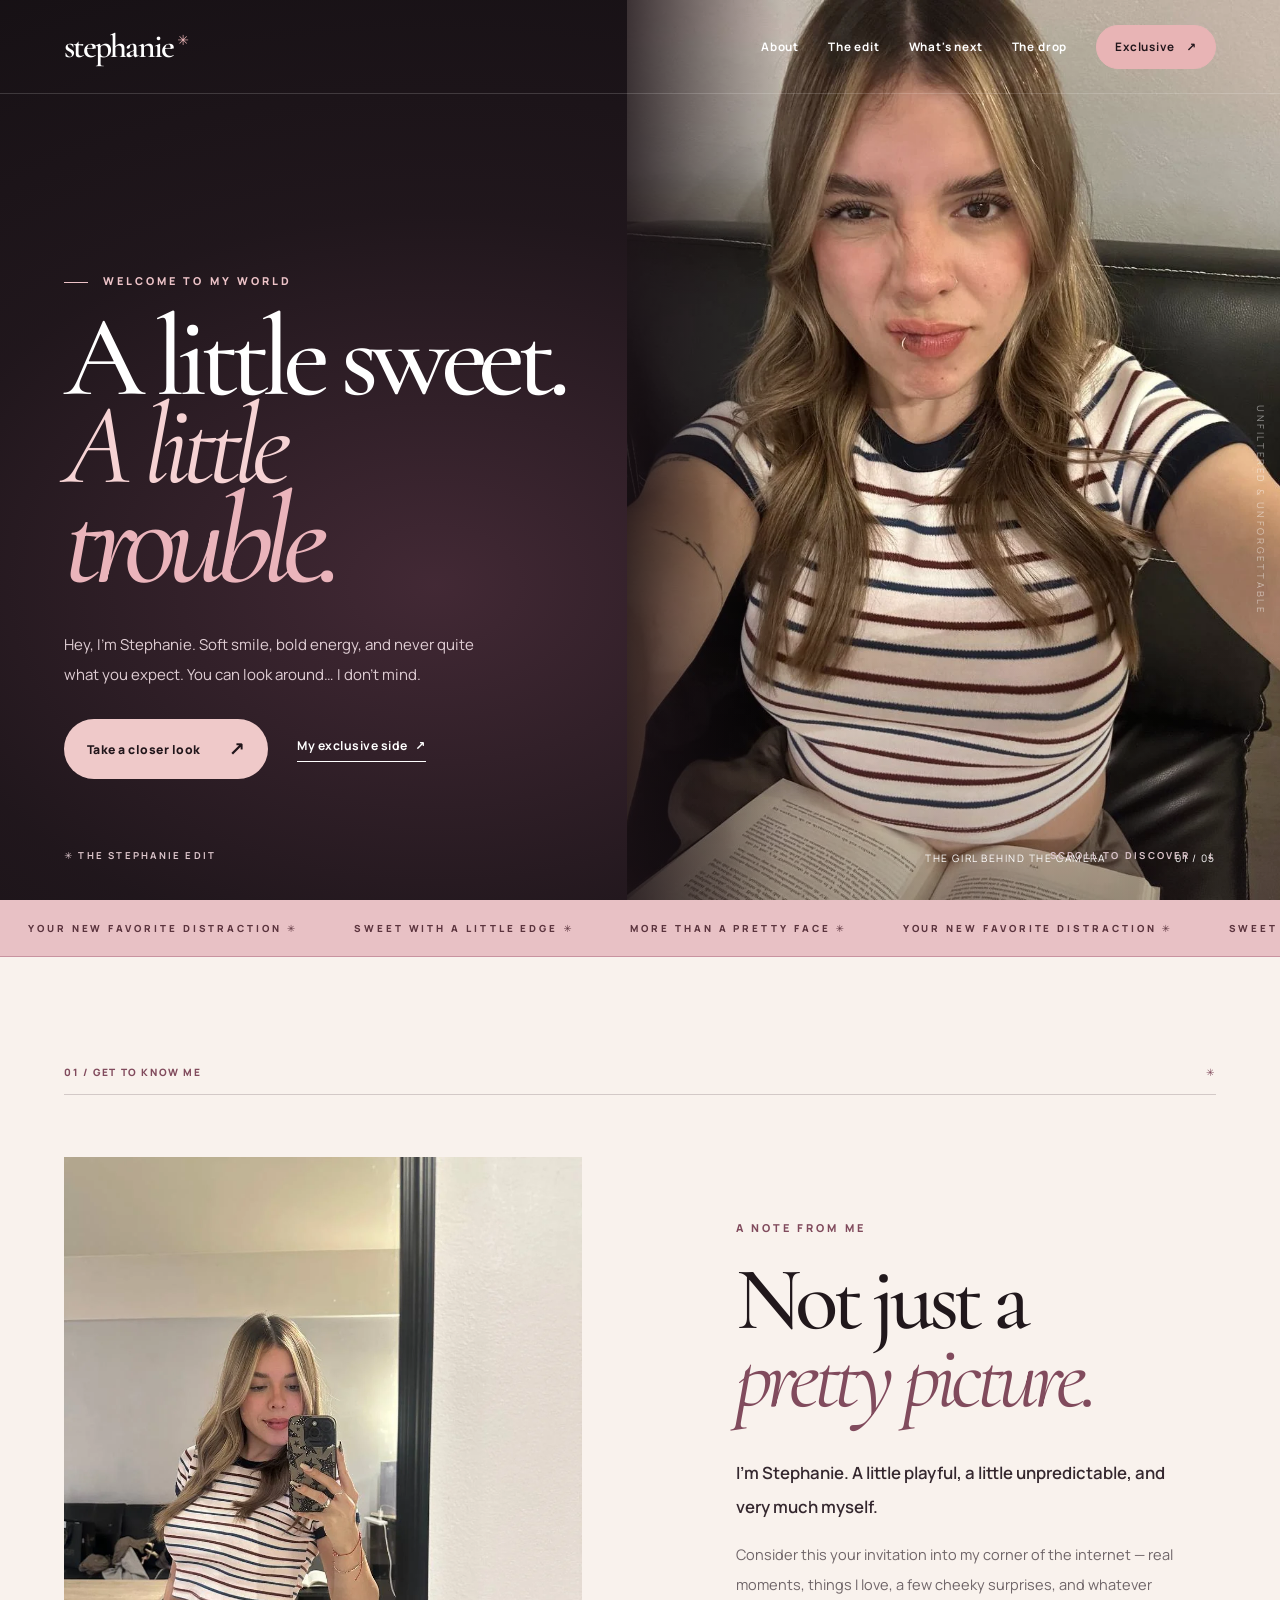
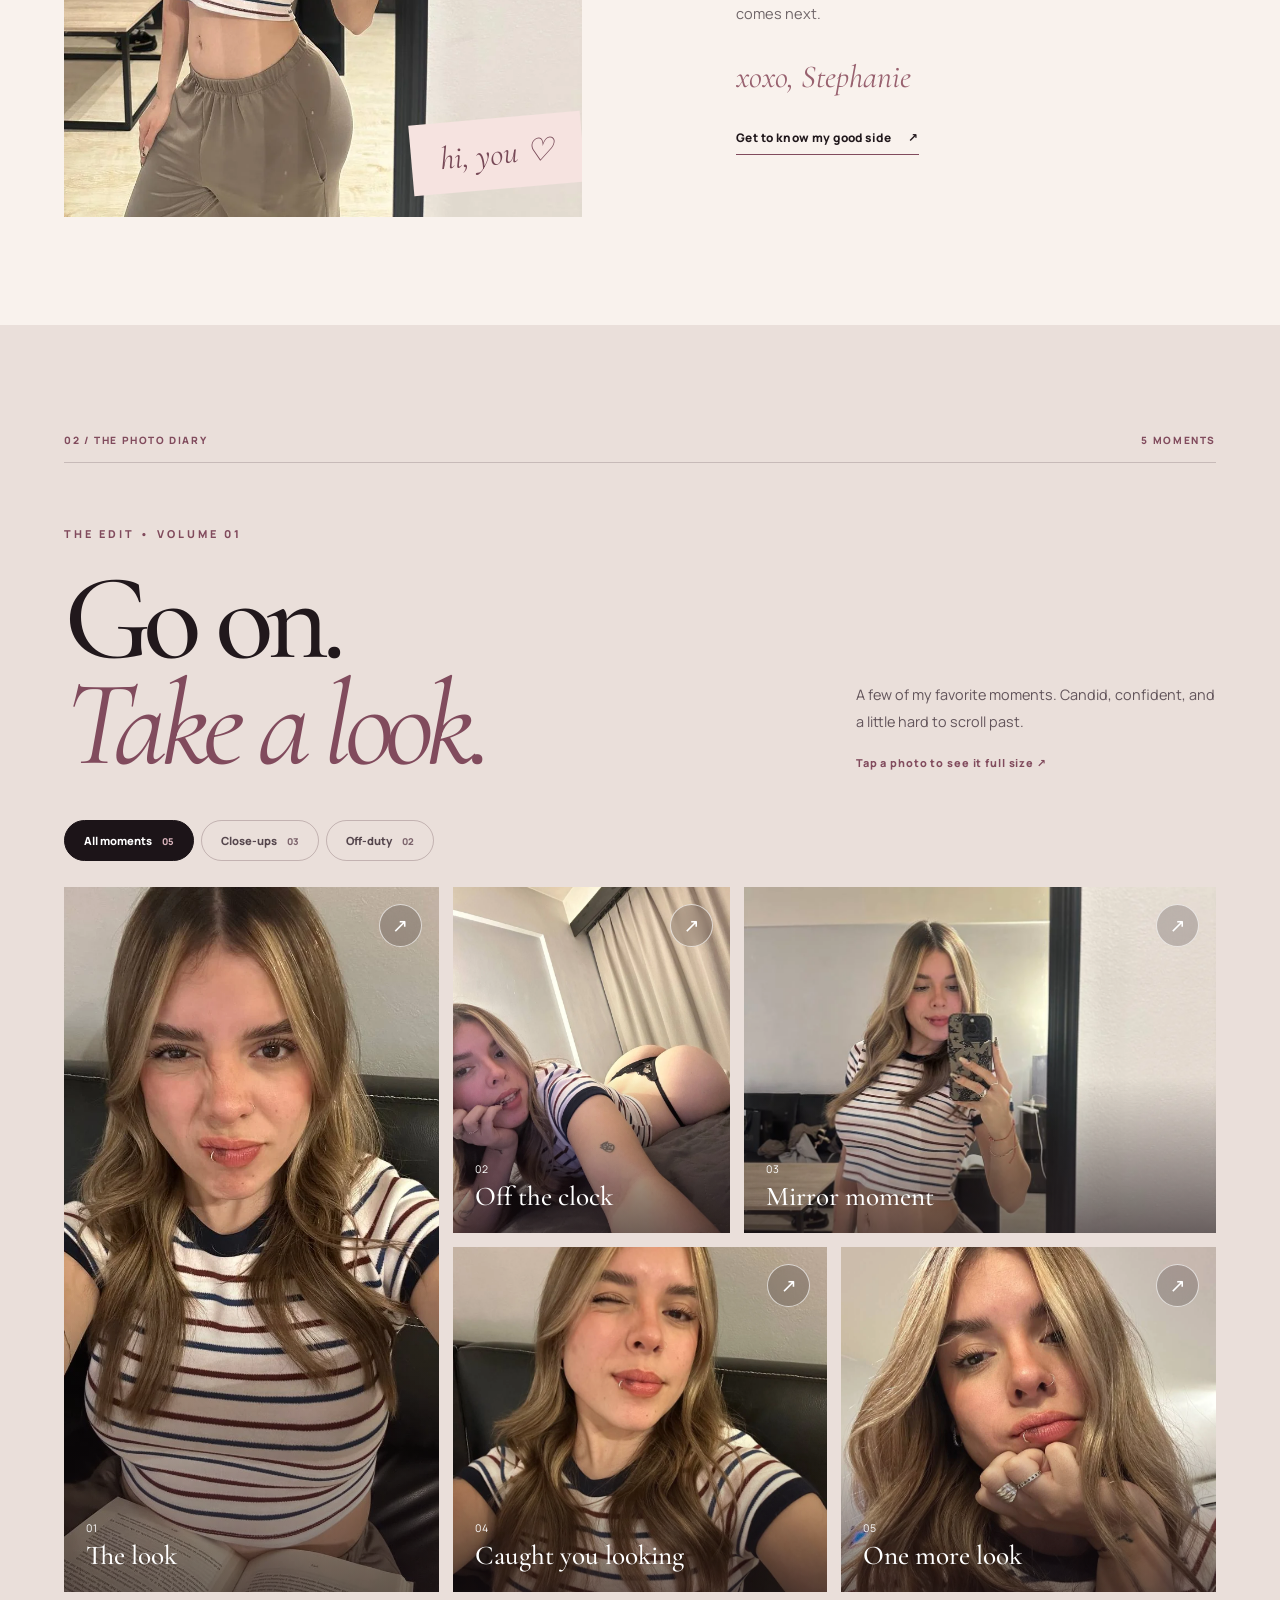
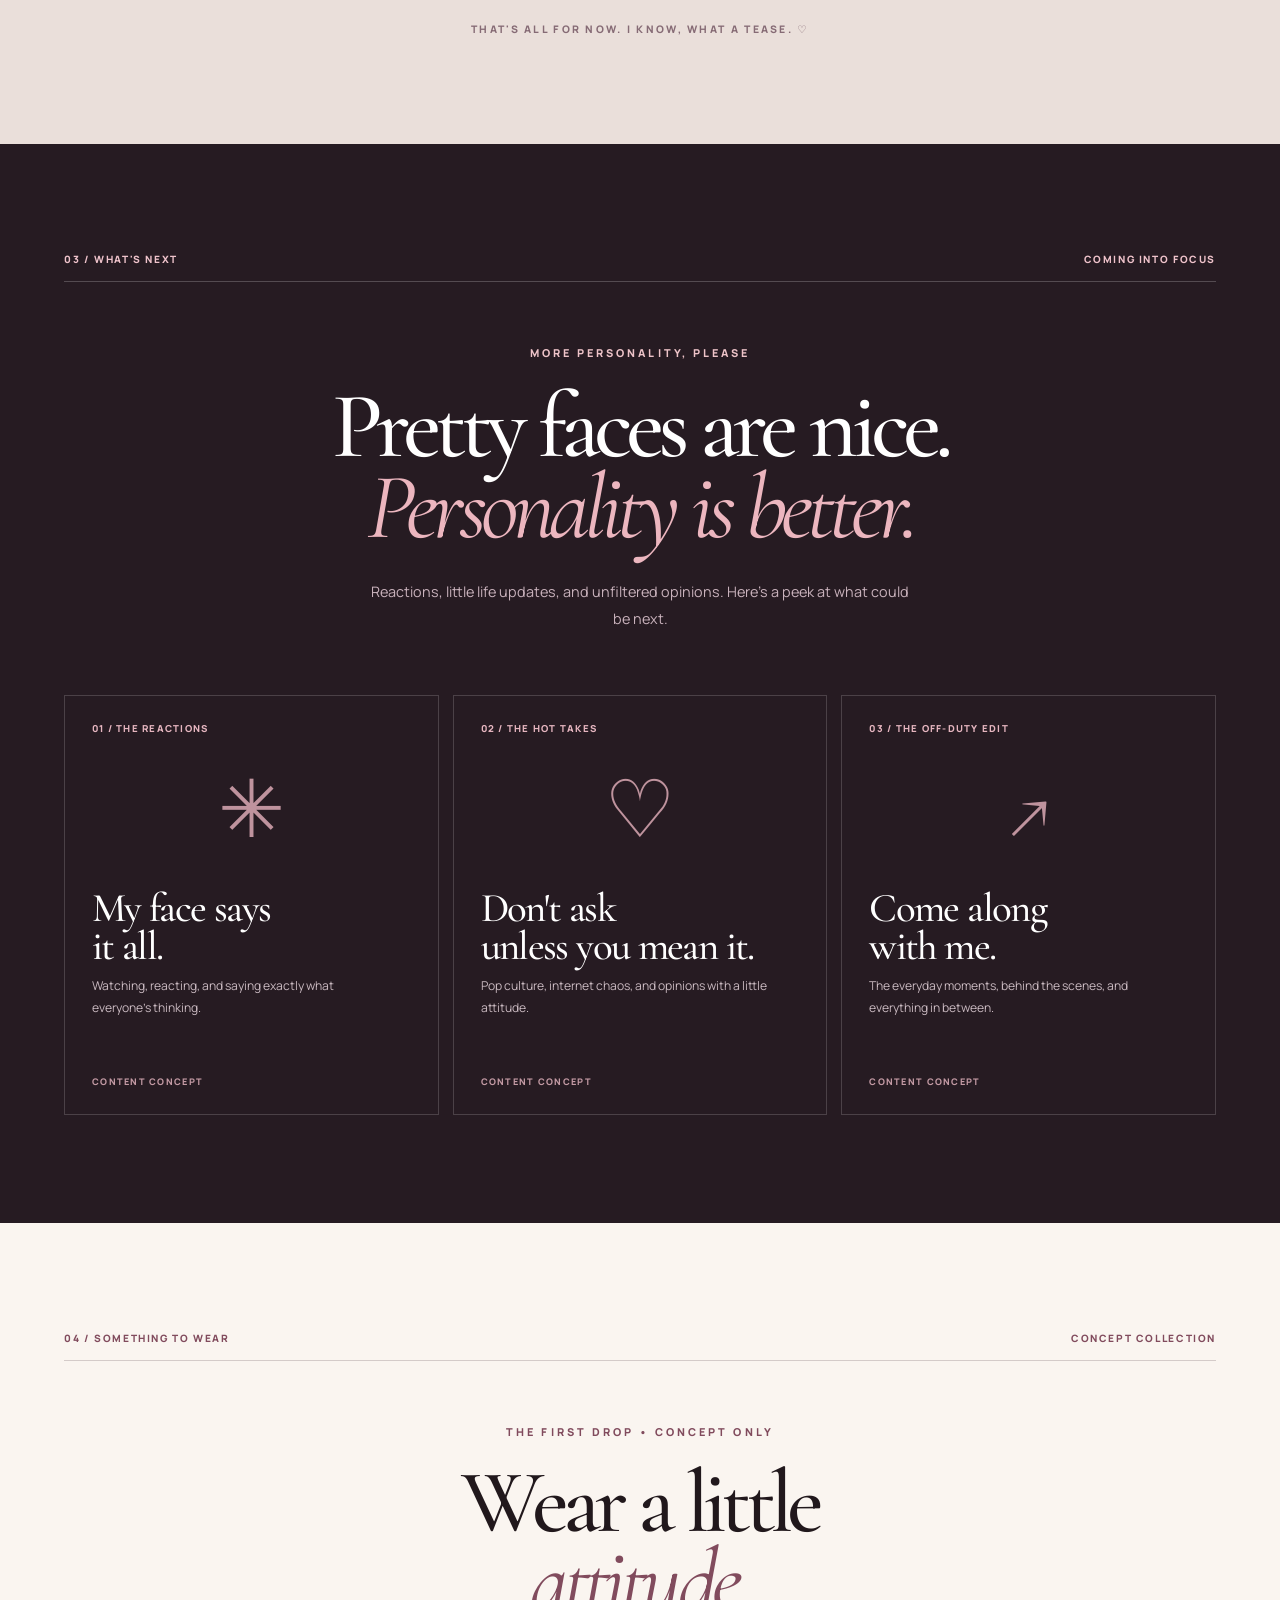
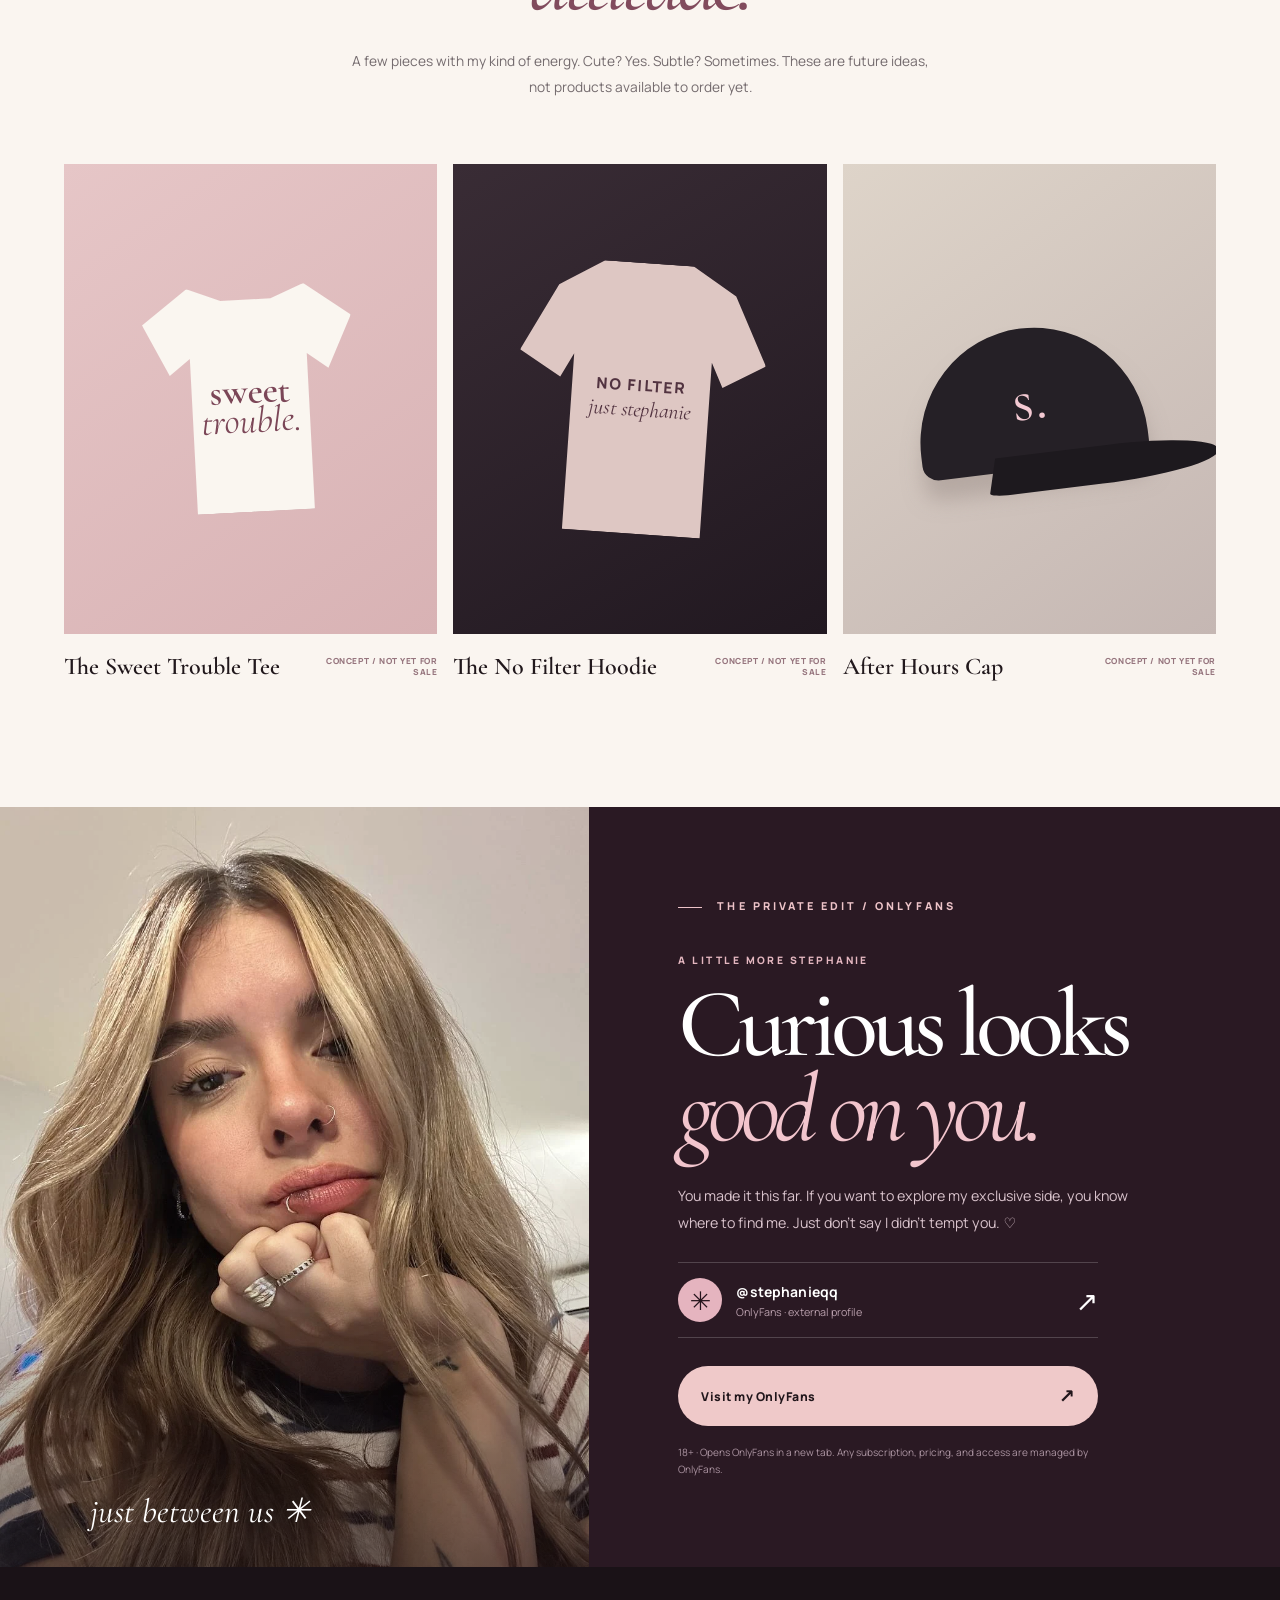
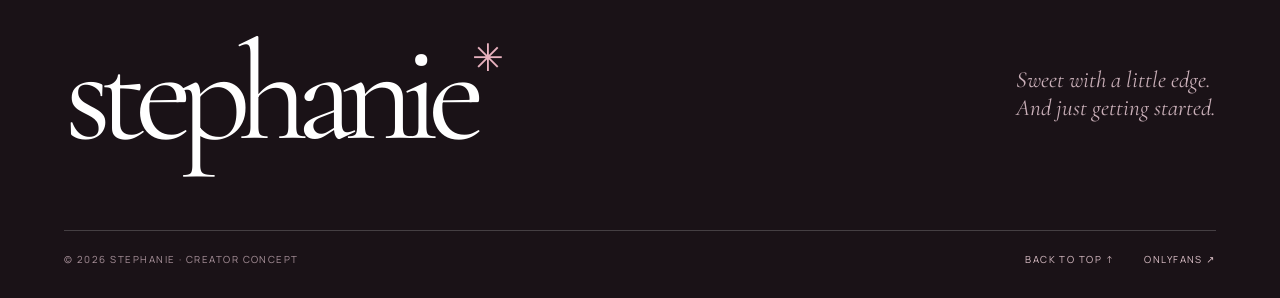
==== commit b2dbb2cd: "Stephanie v2: editorial interactive gallery, high-quality photos and exclusive section" ====
--- a/index.html
+++ b/index.html
@@ -2,134 +2,145 @@
 <html lang="en">
 <head>
   <meta charset="utf-8">
-  <meta name="viewport" content="width=device-width,initial-scale=1,viewport-fit=cover">
-  <meta name="theme-color" content="#0b0b0c">
+  <meta name="viewport" content="width=device-width, initial-scale=1, viewport-fit=cover">
+  <meta name="theme-color" content="#1c1418">
   <meta name="robots" content="noindex,nofollow,noimageindex">
-  <meta name="description" content="Stephanie — creator, reactions, lifestyle, premium content and merchandise.">
-  <title>Stephanie — Creator · Reactions · Lifestyle</title>
+  <meta name="description" content="Step into Stephanie's world: personal moments, a playful photo diary, creator concepts, and her exclusive OnlyFans page.">
+  <meta property="og:title" content="Stephanie | A little sweet. A little trouble.">
+  <meta property="og:description" content="More personality. More moments. More Stephanie.">
+  <meta property="og:type" content="website">
+  <meta property="og:image" content="https://yuvalsigura.github.io/assets/stephanie-1.webp">
+  <meta name="color-scheme" content="dark light">
+  <title>Stephanie — A little sweet. A little trouble.</title>
   <link rel="preconnect" href="https://fonts.googleapis.com">
   <link rel="preconnect" href="https://fonts.gstatic.com" crossorigin>
-  <link href="https://fonts.googleapis.com/css2?family=DM+Sans:wght@400;500;600;700&family=Playfair+Display:ital,wght@0,600;0,700;1,600&display=swap" rel="stylesheet">
+  <link href="https://fonts.googleapis.com/css2?family=Cormorant+Garamond:ital,wght@0,400;0,500;0,600;1,400;1,500;1,600&family=Manrope:wght@400;500;600;700;800&display=swap" rel="stylesheet">
+  <link rel="preload" href="assets/stephanie-1.webp" as="image" fetchpriority="high">
   <link rel="stylesheet" href="styles.css">
+  <script src="script.js" defer></script>
 </head>
 <body>
-  <header class="nav-shell">
-    <a class="brand" href="#top" aria-label="Stephanie home"><span>STEPHANIE</span><i>✦</i></a>
-    <button class="menu-button" type="button" aria-label="Open menu" aria-expanded="false">Menu</button>
-    <nav class="nav-links" aria-label="Primary navigation">
-      <a href="#about">About</a>
-      <a href="#watch">Reactions</a>
-      <a href="#gallery">Gallery</a>
-      <a href="#shop">Merch</a>
-      <a class="nav-premium" href="https://onlyfans.com/stephanieqq/c12" target="_blank" rel="noopener noreferrer">Premium ↗</a>
-    </nav>
+  <a class="skip-link" href="#main">Skip to content</a>
+  <header class="site-header" id="top">
+    <div class="nav-wrap">
+      <a class="logo" href="#top" aria-label="Stephanie, back to top">stephanie<span>✳</span></a>
+      <button class="menu-toggle" type="button" aria-label="Open navigation" aria-controls="site-nav" aria-expanded="false"><span></span><span></span></button>
+      <nav id="site-nav" class="site-nav" aria-label="Main navigation">
+        <a href="#about">About</a>
+        <a href="#gallery">The edit</a>
+        <a href="#watch">What's next</a>
+        <a href="#drop">The drop</a>
+        <a class="nav-exclusive" href="#exclusive">Exclusive <span aria-hidden="true">↗</span></a>
+      </nav>
+    </div>
   </header>
 
-  <main id="top">
-    <section class="hero">
-      <div class="hero-media" aria-hidden="true"><img src="assets/stephanie-1.webp" alt="" fetchpriority="high"></div>
-      <div class="hero-shade"></div>
-      <div class="hero-content">
-        <p class="kicker">CREATOR · REACTIONS · LIFESTYLE</p>
-        <h1>More than a feed.<br><em>A whole vibe.</em></h1>
-        <p class="hero-copy">I’m Stephanie, 20. Expect personality, reactions, behind-the-scenes moments, limited drops and everything I’m building next.</p>
-        <div class="hero-actions">
-          <a class="button button-gold" href="https://onlyfans.com/stephanieqq/c12" target="_blank" rel="noopener noreferrer">See premium content ↗</a>
-          <a class="button button-ghost" href="#watch">Watch what’s next ↓</a>
+  <main id="main">
+    <section class="hero" aria-label="Introducing Stephanie">
+      <div class="hero-glow" aria-hidden="true"></div>
+      <div class="hero-image-frame">
+        <img src="assets/stephanie-1.webp" alt="Stephanie in a striped top, looking into the camera" width="960" height="1280" fetchpriority="high">
+        <div class="hero-image-note"><span>the girl behind the camera</span><span>01 / 05</span></div>
+      </div>
+      <div class="hero-inner">
+        <div class="hero-copy-block" data-reveal>
+          <p class="eyebrow light"><span class="eyebrow-line"></span> WELCOME TO MY WORLD</p>
+          <h1>A little sweet.<br><em>A little</em><br><span class="hero-script">trouble.</span></h1>
+          <p class="hero-description">Hey, I'm Stephanie. Soft smile, bold energy, and never quite what you expect. You can look around… I don't mind.</p>
+          <div class="hero-actions">
+            <a class="pill pill-blush" href="#gallery">Take a closer look <span aria-hidden="true">↗</span></a>
+            <a class="text-link inverse" href="#exclusive">My exclusive side <span aria-hidden="true">↗</span></a>
+          </div>
         </div>
-        <div class="hero-stats" aria-label="Brand pillars">
-          <div><strong>01</strong><span>Exclusive content</span></div>
-          <div><strong>02</strong><span>Reaction videos</span></div>
-          <div><strong>03</strong><span>Limited merch</span></div>
-        </div>
+        <div class="hero-bottom"><span>✳  THE STEPHANIE EDIT</span><a href="#about">SCROLL TO DISCOVER <span aria-hidden="true">↓</span></a></div>
       </div>
-      <div class="hero-tag">STEPHANIE<br><span>EST. 2026</span></div>
+      <span class="side-word" aria-hidden="true">UNFILTERED & UNFORGETTABLE</span>
     </section>
 
-    <section class="marquee" aria-hidden="true">
-      <div class="marquee-track">
-        <span>STEPHANIE ✦ CREATOR ✦ REACTIONS ✦ LIFESTYLE ✦ EXCLUSIVE DROPS ✦ MERCH ✦</span>
-        <span>STEPHANIE ✦ CREATOR ✦ REACTIONS ✦ LIFESTYLE ✦ EXCLUSIVE DROPS ✦ MERCH ✦</span>
-      </div>
-    </section>
+    <div class="ticker" aria-hidden="true"><div class="ticker-inner"><span>YOUR NEW FAVORITE DISTRACTION ✳</span><span>SWEET WITH A LITTLE EDGE ✳</span><span>MORE THAN A PRETTY FACE ✳</span><span>YOUR NEW FAVORITE DISTRACTION ✳</span><span>SWEET WITH A LITTLE EDGE ✳</span><span>MORE THAN A PRETTY FACE ✳</span></div></div>
 
-    <section class="section about" id="about">
-      <div class="section-number">01</div>
-      <div class="about-copy">
-        <p class="eyebrow">ABOUT</p>
-        <h2>Come for the look.<br><em>Stay for the personality.</em></h2>
-        <p>I’m Stephanie — a 20-year-old creator building something bigger than one platform. My world is reactions, lifestyle, behind-the-scenes content, premium drops and products that actually feel like me.</p>
-        <p class="muted">This is the home base: one place for everything I create, launch and share next.</p>
-      </div>
-      <figure class="about-photo">
-        <img src="assets/stephanie-3.webp" alt="Stephanie taking a mirror selfie" loading="lazy">
-        <figcaption>Creator life · 2026</figcaption>
-      </figure>
-    </section>
-
-    <section class="section dark-section" id="watch">
-      <div class="section-head light">
-        <div><p class="eyebrow">WATCH</p><h2>Reactions people<br>actually want to send.</h2></div>
-        <p>Long-form personality on YouTube. Fast clips everywhere else. One recording turns into a whole week of content.</p>
-      </div>
-      <div class="video-grid">
-        <article class="video-card featured">
-          <div class="video-art video-art-one"><span class="play">▶</span><span class="episode">EP. 01</span></div>
-          <div class="video-meta"><div><span>REACTIONS</span><h3>Love Island: the recoupling that made zero sense</h3></div><span class="coming">COMING SOON</span></div>
-        </article>
-        <article class="video-card">
-          <div class="video-art video-art-two"><span class="play small">▶</span></div>
-          <div class="video-meta"><div><span>HOT TAKES</span><h3>Internet chaos, ranked</h3></div></div>
-        </article>
-        <article class="video-card">
-          <div class="video-art video-art-three"><span class="play small">▶</span></div>
-          <div class="video-meta"><div><span>GRWM</span><h3>Get ready + storytime</h3></div></div>
-        </article>
+    <section class="section about-section" id="about">
+      <div class="section-label"><span>01 / GET TO KNOW ME</span><span>✳</span></div>
+      <div class="about-layout">
+        <div class="about-visual" data-reveal><img src="assets/stephanie-3.webp" alt="Stephanie taking a mirror selfie" width="960" height="1280" loading="lazy"><span class="photo-sticker">hi, you ♡</span></div>
+        <div class="about-text" data-reveal>
+          <p class="eyebrow">A NOTE FROM ME</p>
+          <h2>Not just a<br><em>pretty picture.</em></h2>
+          <p class="large-prose">I'm Stephanie. A little playful, a little unpredictable, and very much myself.</p>
+          <p>Consider this your invitation into my corner of the internet — real moments, things I love, a few cheeky surprises, and whatever comes next.</p>
+          <p class="signature">xoxo, Stephanie</p>
+          <a class="underlined-link" href="#gallery">Get to know my good side <span aria-hidden="true">↗</span></a>
+        </div>
       </div>
     </section>
 
     <section class="section gallery-section" id="gallery">
-      <div class="section-head">
-        <div><p class="eyebrow">GALLERY</p><h2>Current mood.</h2></div>
-        <p>A little polished, a little playful, always Stephanie.</p>
+      <div class="section-label"><span>02 / THE PHOTO DIARY</span><span>5 MOMENTS</span></div>
+      <div class="gallery-heading" data-reveal>
+        <div><p class="eyebrow">THE EDIT • VOLUME 01</p><h2>Go on.<br><em>Take a look.</em></h2></div>
+        <div class="gallery-intro"><p>A few of my favorite moments. Candid, confident, and a little hard to scroll past.</p><span>Tap a photo to see it full size ↗</span></div>
       </div>
-      <div class="gallery-grid">
-        <figure class="g1"><img src="assets/stephanie-5.webp" alt="Stephanie portrait" loading="lazy"></figure>
-        <figure class="g2"><img src="assets/stephanie-2.webp" alt="Stephanie lifestyle photo" loading="lazy"></figure>
-        <figure class="g3"><img src="assets/stephanie-4.webp" alt="Stephanie selfie" loading="lazy"></figure>
-        <figure class="g4"><img src="assets/stephanie-3.webp" alt="Stephanie mirror selfie" loading="lazy"></figure>
+      <div class="gallery-filters" role="group" aria-label="Filter gallery photos">
+        <button type="button" class="gallery-filter is-active" data-filter="all" aria-pressed="true">All moments <span>05</span></button>
+        <button type="button" class="gallery-filter" data-filter="portrait" aria-pressed="false">Close-ups <span>03</span></button>
+        <button type="button" class="gallery-filter" data-filter="lifestyle" aria-pressed="false">Off-duty <span>02</span></button>
+      </div>
+      <div class="gallery-grid" id="gallery-grid">
+        <button type="button" class="gallery-tile tile-1" data-category="portrait" data-caption="The look" data-index="0" aria-label="Open photo 1: The look"><img src="assets/stephanie-1.webp" width="960" height="1280" alt="Stephanie looking at the camera in a striped shirt" loading="lazy"><span class="tile-gradient"></span><span class="tile-label">01 <strong>The look</strong></span><span class="tile-icon" aria-hidden="true">↗</span></button>
+        <button type="button" class="gallery-tile tile-2" data-category="lifestyle" data-caption="Off the clock" data-index="1" aria-label="Open photo 2: Off the clock"><img src="assets/stephanie-2.webp" width="960" height="1280" alt="Stephanie relaxing at home in a casual moment" loading="lazy"><span class="tile-gradient"></span><span class="tile-label">02 <strong>Off the clock</strong></span><span class="tile-icon" aria-hidden="true">↗</span></button>
+        <button type="button" class="gallery-tile tile-3" data-category="lifestyle" data-caption="Mirror moment" data-index="2" aria-label="Open photo 3: Mirror moment"><img src="assets/stephanie-3.webp" width="960" height="1280" alt="Stephanie posing for a mirror selfie" loading="lazy"><span class="tile-gradient"></span><span class="tile-label">03 <strong>Mirror moment</strong></span><span class="tile-icon" aria-hidden="true">↗</span></button>
+        <button type="button" class="gallery-tile tile-4" data-category="portrait" data-caption="Caught you looking" data-index="3" aria-label="Open photo 4: Caught you looking"><img src="assets/stephanie-4.webp" width="960" height="1280" alt="Stephanie winking in a playful selfie" loading="lazy"><span class="tile-gradient"></span><span class="tile-label">04 <strong>Caught you looking</strong></span><span class="tile-icon" aria-hidden="true">↗</span></button>
+        <button type="button" class="gallery-tile tile-5" data-category="portrait" data-caption="One more look" data-index="4" aria-label="Open photo 5: One more look"><img src="assets/stephanie-5.webp" width="959" height="1280" alt="Stephanie resting her chin on her hand" loading="lazy"><span class="tile-gradient"></span><span class="tile-label">05 <strong>One more look</strong></span><span class="tile-icon" aria-hidden="true">↗</span></button>
+      </div>
+      <p class="gallery-footnote">THAT'S ALL FOR NOW. I KNOW, WHAT A TEASE. ♡</p>
+    </section>
+
+    <section class="section next-section" id="watch">
+      <div class="section-label inverted"><span>03 / WHAT'S NEXT</span><span>COMING INTO FOCUS</span></div>
+      <div class="next-head" data-reveal><p class="eyebrow light">MORE PERSONALITY, PLEASE</p><h2>Pretty faces are nice.<br><em>Personality is better.</em></h2><p>Reactions, little life updates, and unfiltered opinions. Here's a peek at what could be next.</p></div>
+      <div class="next-cards">
+        <article class="next-card" data-reveal><span class="next-no">01 / THE REACTIONS</span><div class="next-illustration">✳</div><h3>My face says<br>it all.</h3><p>Watching, reacting, and saying exactly what everyone's thinking.</p><span class="concept-tag">CONTENT CONCEPT</span></article>
+        <article class="next-card" data-reveal><span class="next-no">02 / THE HOT TAKES</span><div class="next-illustration">♡</div><h3>Don't ask<br>unless you mean it.</h3><p>Pop culture, internet chaos, and opinions with a little attitude.</p><span class="concept-tag">CONTENT CONCEPT</span></article>
+        <article class="next-card" data-reveal><span class="next-no">03 / THE OFF-DUTY EDIT</span><div class="next-illustration">↗</div><h3>Come along<br>with me.</h3><p>The everyday moments, behind the scenes, and everything in between.</p><span class="concept-tag">CONTENT CONCEPT</span></article>
       </div>
     </section>
 
-    <section class="section shop" id="shop">
-      <div class="shop-intro">
-        <p class="eyebrow">THE FIRST DROP</p>
-        <h2>Wear the brand,<br>not a random logo.</h2>
-        <p>Small-batch pieces built around the personality of the channel — clean enough to wear anywhere, recognizable enough to feel like you’re in on it.</p>
-        <span class="drop-label">DROP 001 · CONCEPT PREVIEW</span>
-      </div>
-      <div class="products">
-        <article class="product-card"><div class="product-visual hoodie"><span>S</span></div><div class="product-info"><div><span>01</span><h3>After Hours Hoodie</h3></div><strong>$48</strong></div></article>
-        <article class="product-card"><div class="product-visual cap"><span>STEPH</span></div><div class="product-info"><div><span>02</span><h3>Main Character Cap</h3></div><strong>$26</strong></div></article>
-        <article class="product-card"><div class="product-visual case"><span>✦</span><small>stephanie</small></div><div class="product-info"><div><span>03</span><h3>Creator Case</h3></div><strong>$22</strong></div></article>
+    <section class="section drop-section" id="drop">
+      <div class="section-label"><span>04 / SOMETHING TO WEAR</span><span>CONCEPT COLLECTION</span></div>
+      <div class="drop-intro" data-reveal><p class="eyebrow">THE FIRST DROP • CONCEPT ONLY</p><h2>Wear a little<br><em>attitude.</em></h2><p>A few pieces with my kind of energy. Cute? Yes. Subtle? Sometimes. These are future ideas, not products available to order yet.</p></div>
+      <div class="drop-items">
+        <article class="drop-item" data-reveal><div class="drop-art drop-one"><div class="tee-mockup"><span>sweet<br><i>trouble.</i></span></div></div><div class="drop-details"><h3>The Sweet Trouble Tee</h3><span>CONCEPT / NOT YET FOR SALE</span></div></article>
+        <article class="drop-item" data-reveal><div class="drop-art drop-two"><div class="hoodie-mockup"><span>NO FILTER<br><small>just stephanie</small></span></div></div><div class="drop-details"><h3>The No Filter Hoodie</h3><span>CONCEPT / NOT YET FOR SALE</span></div></article>
+        <article class="drop-item" data-reveal><div class="drop-art drop-three"><div class="hat-mockup"><span>s.</span></div></div><div class="drop-details"><h3>After Hours Cap</h3><span>CONCEPT / NOT YET FOR SALE</span></div></article>
       </div>
     </section>
 
-    <section class="premium-section">
-      <div class="premium-copy">
-        <p class="eyebrow">PREMIUM</p>
-        <h2>The stuff that<br>doesn’t hit the feed.</h2>
-        <p>Exclusive posts, premium drops and more direct access — all in one place.</p>
+    <section class="exclusive-section" id="exclusive" aria-labelledby="exclusive-title">
+      <div class="exclusive-visual"><img src="assets/stephanie-5.webp" width="959" height="1280" alt="Portrait of Stephanie" loading="lazy"><span class="exclusive-photo-type">just between us ✳</span></div>
+      <div class="exclusive-content" data-reveal>
+        <div class="eyebrow light"><span class="eyebrow-line"></span> THE PRIVATE EDIT / ONLYFANS</div>
+        <p class="exclusive-overline">A LITTLE MORE STEPHANIE</p>
+        <h2 id="exclusive-title">Curious looks<br><em>good on you.</em></h2>
+        <p>You made it this far. If you want to explore my exclusive side, you know where to find me. Just don't say I didn't tempt you. ♡</p>
+        <div class="exclusive-profile"><span class="of-mark" aria-hidden="true">✳</span><span><strong>@stephanieqq</strong><small>OnlyFans · external profile</small></span><span class="exclusive-arrow" aria-hidden="true">↗</span></div>
+        <a class="pill pill-blush exclusive-button" href="https://onlyfans.com/stephanieqq/c12" target="_blank" rel="noopener noreferrer">Visit my OnlyFans <span aria-hidden="true">↗</span></a>
+        <p class="exclusive-fineprint">18+ · Opens OnlyFans in a new tab. Any subscription, pricing, and access are managed by OnlyFans.</p>
       </div>
-      <a class="premium-circle" href="https://onlyfans.com/stephanieqq/c12" target="_blank" rel="noopener noreferrer" aria-label="Open Stephanie premium page"><span>VIEW<br>PREMIUM</span><b>↗</b></a>
     </section>
   </main>
 
-  <footer>
-    <div class="footer-brand">STEPHANIE<span>✦</span></div>
-    <p>CREATOR · REACTIONS · LIFESTYLE · MERCH</p>
-    <div class="footer-links"><a href="#top">Top ↑</a><a href="https://onlyfans.com/stephanieqq/c12" target="_blank" rel="noopener noreferrer">Premium ↗</a></div>
+  <footer class="footer">
+    <div class="footer-top"><span class="footer-mark">stephanie<span>✳</span></span><p>Sweet with a little edge.<br>And just getting started.</p></div>
+    <div class="footer-bottom"><span>© <span id="year">2026</span> STEPHANIE · CREATOR CONCEPT</span><div><a href="#top">BACK TO TOP ↑</a><a href="https://onlyfans.com/stephanieqq/c12" target="_blank" rel="noopener noreferrer">ONLYFANS ↗</a></div></div>
   </footer>
-  <script src="script.js"></script>
+
+  <div class="lightbox" id="lightbox" role="dialog" aria-modal="true" aria-label="Photo gallery viewer" aria-hidden="true" hidden>
+    <div class="lightbox-backdrop" data-lightbox-close></div>
+    <div class="lightbox-shell">
+      <div class="lightbox-header"><span>THE STEPHANIE EDIT <span class="lightbox-count" id="lightbox-count">01 / 05</span></span><button type="button" class="lightbox-close" data-lightbox-close aria-label="Close gallery">✕</button></div>
+      <div class="lightbox-main"><button type="button" class="lightbox-nav lightbox-prev" aria-label="Previous photo">←</button><img id="lightbox-image" src="assets/stephanie-1.webp" alt=""><button type="button" class="lightbox-nav lightbox-next" aria-label="Next photo">→</button></div>
+      <div class="lightbox-footer"><span id="lightbox-caption">The look</span><span>SWIPE OR USE ARROWS</span></div>
+    </div>
+  </div>
 </body>
-</html>+</html>
--- a/styles.css
+++ b/styles.css
@@ -1 +1,55 @@
-:root{--black:#0b0b0c;--ink:#171719;--cream:#f4efe6;--paper:#fbfaf7;--gold:#d9b36c;--gold-soft:#f0d7a5;--line:rgba(20,20,22,.12);--muted:#77716a;--serif:'Playfair Display',Georgia,serif;--sans:'DM Sans',system-ui,sans-serif}*{box-sizing:border-box}html{scroll-behavior:smooth}body{margin:0;background:var(--paper);color:var(--ink);font-family:var(--sans);overflow-x:hidden}a{color:inherit}img{max-width:100%;display:block}.nav-shell{position:fixed;z-index:50;left:18px;right:18px;top:18px;height:68px;display:flex;align-items:center;justify-content:space-between;padding:0 18px 0 24px;border:1px solid rgba(255,255,255,.16);border-radius:999px;background:rgba(12,12,13,.68);backdrop-filter:blur(18px);-webkit-backdrop-filter:blur(18px);color:#fff}.brand{display:inline-flex;align-items:center;gap:8px;text-decoration:none;font-weight:700;letter-spacing:.18em;font-size:.83rem}.brand i{color:var(--gold);font-style:normal;font-size:1rem}.nav-links{display:flex;align-items:center;gap:26px}.nav-links a{font-size:.9rem;text-decoration:none;color:rgba(255,255,255,.78);transition:.2s}.nav-links a:hover{color:#fff}.nav-premium{padding:12px 19px;border-radius:999px;background:var(--gold-soft);color:#111!important;font-weight:700}.menu-button{display:none;border:0;background:transparent;color:#fff;font:inherit;font-weight:600}.hero{position:relative;min-height:100svh;background:#09090a;color:#fff;overflow:hidden;display:flex;align-items:flex-end}.hero-media{position:absolute;inset:0 0 0 38%;overflow:hidden}.hero-media img{width:100%;height:100%;object-fit:cover;object-position:center 24%;image-rendering:auto}.hero-shade{position:absolute;inset:0;background:linear-gradient(90deg,rgba(8,8,9,.98) 0%,rgba(8,8,9,.93) 28%,rgba(8,8,9,.55) 54%,rgba(8,8,9,.08) 78%),linear-gradient(0deg,rgba(8,8,9,.52),transparent 46%)}.hero-content{position:relative;z-index:2;width:min(720px,58vw);padding:150px 0 68px 6vw}.kicker,.eyebrow{margin:0 0 18px;font-size:.72rem;font-weight:700;letter-spacing:.24em}.kicker{color:var(--gold-soft)}.eyebrow{color:#94713e}.hero h1,.section h2,.premium-section h2{font-family:var(--serif);font-weight:600;letter-spacing:-.045em}.hero h1{font-size:clamp(4.4rem,8.2vw,9rem);line-height:.81;margin:0 0 28px}.hero h1 em{color:var(--gold-soft);font-weight:600}.hero-copy{max-width:560px;margin:0;color:rgba(255,255,255,.74);font-size:clamp(1rem,1.4vw,1.18rem);line-height:1.65}.hero-actions{display:flex;gap:12px;flex-wrap:wrap;margin-top:34px}.button{display:inline-flex;align-items:center;justify-content:center;min-height:56px;padding:0 24px;border-radius:999px;text-decoration:none;font-weight:700;font-size:.92rem}.button-gold{background:var(--gold-soft);color:#111}.button-ghost{border:1px solid rgba(255,255,255,.28);color:#fff;background:rgba(255,255,255,.05)}.hero-stats{display:grid;grid-template-columns:repeat(3,1fr);max-width:600px;border-top:1px solid rgba(255,255,255,.16);margin-top:44px;padding-top:22px}.hero-stats div{display:flex;gap:10px;align-items:baseline}.hero-stats strong{font-family:var(--serif);color:var(--gold-soft);font-size:1.15rem}.hero-stats span{color:rgba(255,255,255,.72);font-size:.78rem}.hero-tag{position:absolute;z-index:3;right:28px;bottom:28px;text-align:right;font-weight:700;font-size:.72rem;letter-spacing:.18em;color:#fff}.hero-tag span{color:rgba(255,255,255,.55);font-weight:500}.marquee{overflow:hidden;background:var(--gold-soft);border-bottom:1px solid #caa65f}.marquee-track{display:flex;width:max-content;animation:scroll 28s linear infinite}.marquee span{display:block;white-space:nowrap;padding:15px 0;font-size:.72rem;font-weight:700;letter-spacing:.22em;color:#1a1711}@keyframes scroll{to{transform:translateX(-50%)}}.section{position:relative;padding:110px 6vw}.section-number{position:absolute;top:32px;left:6vw;color:#b9b3aa;font-size:.75rem;letter-spacing:.2em}.about{display:grid;grid-template-columns:1.02fr .98fr;gap:8vw;align-items:center;min-height:760px}.about-copy h2,.section-head h2,.shop h2{font-size:clamp(3rem,6vw,6.2rem);line-height:.95;margin:0 0 30px}.about-copy h2 em{color:#9b7442}.about-copy>p:not(.eyebrow){max-width:640px;font-size:1.15rem;line-height:1.8}.muted{color:var(--muted)}.about-photo{position:relative;margin:0;height:610px;border-radius:2px;overflow:hidden;background:#ddd}.about-photo img{width:100%;height:100%;object-fit:cover;object-position:center 28%}.about-photo figcaption{position:absolute;bottom:18px;left:18px;padding:9px 12px;background:rgba(255,255,255,.9);font-size:.72rem;letter-spacing:.14em}.dark-section{background:var(--black);color:#fff}.section-head{display:flex;align-items:flex-end;justify-content:space-between;gap:60px;margin-bottom:54px}.section-head h2{margin-bottom:0}.section-head>p{max-width:420px;color:var(--muted);line-height:1.7}.section-head.light>p{color:rgba(255,255,255,.55)}.section-head.light .eyebrow{color:var(--gold-soft)}.video-grid{display:grid;grid-template-columns:1.7fr 1fr 1fr;gap:18px}.video-card{border:1px solid rgba(255,255,255,.12);background:#111;border-radius:2px;overflow:hidden}.video-art{position:relative;aspect-ratio:4/5;background-position:center;background-size:cover}.video-art-one{background-image:linear-gradient(rgba(7,7,8,.05),rgba(7,7,8,.38)),url('assets/stephanie-4.webp')}.video-art-two{background-image:linear-gradient(rgba(7,7,8,.08),rgba(7,7,8,.45)),url('assets/stephanie-1.webp')}.video-art-three{background-image:linear-gradient(rgba(7,7,8,.08),rgba(7,7,8,.45)),url('assets/stephanie-3.webp')}.featured .video-art{aspect-ratio:16/10}.play{position:absolute;left:22px;bottom:22px;display:grid;place-items:center;width:64px;height:64px;border-radius:50%;background:var(--gold-soft);color:#111}.play.small{width:52px;height:52px}.episode{position:absolute;right:18px;top:18px;font-size:.67rem;letter-spacing:.15em;background:rgba(0,0,0,.55);padding:7px 9px}.video-meta{display:flex;justify-content:space-between;gap:20px;padding:18px 18px 21px}.video-meta span{font-size:.63rem;letter-spacing:.18em;color:#bdb5a8}.video-meta h3{font-family:var(--serif);font-size:1.45rem;line-height:1.15;margin:7px 0 0}.coming{align-self:flex-start;border:1px solid rgba(255,255,255,.15);padding:7px!important;border-radius:999px}.gallery-section{background:#efe9de}.gallery-grid{display:grid;grid-template-columns:1.1fr .8fr .8fr;grid-template-rows:300px 300px;gap:14px}.gallery-grid figure{margin:0;overflow:hidden;background:#ddd}.gallery-grid img{width:100%;height:100%;object-fit:cover}.g1{grid-row:1/3}.g1 img{object-position:center 25%}.g2{grid-column:2}.g2 img{object-position:center 35%}.g3{grid-column:3}.g3 img{object-position:center 24%}.g4{grid-column:2/4}.g4 img{object-position:center 22%}.shop{display:grid;grid-template-columns:.8fr 1.4fr;gap:7vw;align-items:start}.shop-intro{position:sticky;top:120px}.shop-intro>p:not(.eyebrow){max-width:470px;color:var(--muted);line-height:1.7}.drop-label{display:inline-block;margin-top:22px;border:1px solid var(--line);padding:9px 12px;font-size:.67rem;letter-spacing:.16em}.products{display:grid;gap:18px}.product-card{border:1px solid var(--line);background:#f3efe7;padding:18px}.product-visual{height:420px;display:grid;place-items:center;background:#151516;color:var(--gold-soft);position:relative;overflow:hidden}.product-visual:before{content:'';position:absolute;width:62%;height:72%;border:1px solid rgba(240,215,165,.25)}.product-visual span{font-family:var(--serif);font-size:7rem;z-index:1}.product-visual.cap{background:#d6c8b3;color:#171719}.product-visual.cap span{font-family:var(--sans);font-size:1.4rem;letter-spacing:.3em}.product-visual.case{background:#0d0d0e}.product-visual.case small{position:absolute;bottom:28%;font-family:var(--serif);font-style:italic;font-size:1.5rem}.product-info{display:flex;justify-content:space-between;align-items:flex-end;padding:16px 3px 0}.product-info div>span{font-size:.65rem;color:#999;letter-spacing:.15em}.product-info h3{font-family:var(--serif);font-size:1.5rem;margin:4px 0 0}.product-info strong{font-size:1rem}.premium-section{display:grid;grid-template-columns:1fr auto;align-items:center;gap:40px;background:var(--gold-soft);padding:80px 6vw}.premium-copy h2{font-size:clamp(3.3rem,7vw,7rem);line-height:.88;margin:0}.premium-copy>p:last-child{max-width:520px;line-height:1.7}.premium-circle{width:220px;height:220px;border-radius:50%;background:#111;color:#fff;display:flex;align-items:center;justify-content:center;gap:20px;text-decoration:none;transition:.25s}.premium-circle:hover{transform:rotate(-5deg) scale(1.03)}.premium-circle span{font-weight:700;font-size:.82rem;letter-spacing:.12em}.premium-circle b{font-size:2.2rem;font-weight:400}footer{background:#0b0b0c;color:#fff;padding:38px 6vw;display:grid;grid-template-columns:1fr auto 1fr;align-items:center;gap:20px}.footer-brand{font-family:var(--serif);font-size:1.4rem}.footer-brand span{color:var(--gold)}footer p{margin:0;color:#777;font-size:.66rem;letter-spacing:.18em;text-align:center}.footer-links{justify-self:end;display:flex;gap:20px}.footer-links a{text-decoration:none;font-size:.8rem;color:#ccc}@media(max-width:900px){.nav-shell{top:10px;left:10px;right:10px}.menu-button{display:block}.nav-links{position:absolute;top:76px;left:0;right:0;display:none;flex-direction:column;align-items:stretch;gap:0;background:#111;border-radius:24px;padding:10px}.nav-shell.open .nav-links{display:flex}.nav-links a{padding:13px 14px}.hero-media{left:0}.hero-shade{background:linear-gradient(0deg,rgba(7,7,8,.98) 0%,rgba(7,7,8,.77) 54%,rgba(7,7,8,.18) 100%)}.hero-content{width:100%;padding:330px 24px 40px}.hero h1{font-size:clamp(4rem,17vw,6.4rem)}.hero-copy{max-width:100%}.hero-stats{grid-template-columns:1fr;gap:8px}.hero-tag{display:none}.section{padding:80px 22px}.about{grid-template-columns:1fr;min-height:auto}.about-photo{height:520px}.section-head{align-items:flex-start;flex-direction:column;gap:18px}.video-grid{grid-template-columns:1fr 1fr}.video-card.featured{grid-column:1/3}.gallery-grid{grid-template-columns:1fr 1fr;grid-template-rows:450px 230px 230px}.g1{grid-column:1/3;grid-row:auto}.g2{grid-column:1}.g3{grid-column:2}.g4{grid-column:1/3}.shop{grid-template-columns:1fr}.shop-intro{position:static}.product-visual{height:360px}.premium-section{grid-template-columns:1fr}.premium-circle{width:180px;height:180px}footer{grid-template-columns:1fr;text-align:center}.footer-links{justify-self:center}.footer-brand{text-align:center}}@media(max-width:540px){.hero-content{padding-top:300px}.hero-actions{flex-direction:column}.button{width:100%}.gallery-grid{grid-template-rows:380px 190px 190px}.about-photo{height:460px}.video-grid{grid-template-columns:1fr}.video-card.featured{grid-column:auto}.featured .video-art{aspect-ratio:4/5}.product-visual{height:320px}.premium-section{padding:68px 22px}.premium-circle{width:160px;height:160px}}@media(prefers-reduced-motion:reduce){html{scroll-behavior:auto}.marquee-track{animation:none}.premium-circle,.button{transition:none}}+:root{--ink:#21181c;--dark:#1c1418;--dark2:#281c23;--cream:#fbf4ef;--blush:#f3ddd9;--pink:#e8b4b5;--rose:#b77583;--wine:#814b5d;--text:#383035;--muted:#746b6e;--line:rgba(62,36,45,.2);--serif:'Cormorant Garamond',Georgia,serif;--sans:'Manrope',system-ui,sans-serif}
+*,*::before,*::after{box-sizing:border-box}
+html{scroll-behavior:smooth;scroll-padding-top:80px}
+body{margin:0;background:var(--cream);color:var(--ink);font-family:var(--sans);-webkit-font-smoothing:antialiased;overflow-x:hidden}
+a{color:inherit}
+img{display:block;max-width:100%}
+button{font:inherit;cursor:pointer}
+:focus-visible{outline:2px solid #f1b5c0;outline-offset:4px}
+::selection{background:#e9bfc6;color:#231317}
+.skip-link{position:fixed;top:-80px;left:20px;z-index:120;background:#fff;padding:14px;color:#111}.skip-link:focus{top:12px}
+.site-header{position:absolute;z-index:40;top:0;left:0;right:0;color:#fff}
+.nav-wrap{width:min(1440px,100%);height:94px;margin:auto;display:flex;align-items:center;justify-content:space-between;padding:0 5vw;border-bottom:1px solid rgba(255,255,255,.16)}
+.logo{font-family:var(--serif);font-size:2.1rem;font-weight:600;text-decoration:none;letter-spacing:-.052em;line-height:1}.logo>span{font-family:var(--sans);color:var(--pink);font-size:.87rem;vertical-align:super;margin-left:4px}
+.site-nav{display:flex;align-items:center;gap:29px}.site-nav>a{font-size:.73rem;font-weight:700;letter-spacing:.07em;text-decoration:none;transition:color .22s}.site-nav>a:hover{color:var(--pink)}
+.site-nav>a.nav-exclusive{padding:13px 18px;background:var(--pink);border:1px solid var(--pink);border-radius:30px;color:#21161b}.site-nav>a.nav-exclusive:hover{background:#fff;border-color:#fff;color:#21161b}.nav-exclusive span{margin-left:9px}
+.menu-toggle{display:none;align-items:center;justify-content:center;flex-direction:column;gap:6px;background:transparent;border:1px solid rgba(255,255,255,.5);width:44px;height:44px;border-radius:50%;color:#fff}.menu-toggle span{width:17px;height:1px;background:#fff;transition:transform .2s}
+.eyebrow{font-size:.68rem;line-height:1.6;letter-spacing:.28em;text-transform:uppercase;color:var(--wine);font-weight:800;margin:0 0 24px}.eyebrow.light{color:#edc3c8}.eyebrow-line{display:inline-block;width:24px;height:1px;background:currentColor;vertical-align:middle;margin-right:10px}
+.hero{position:relative;min-height:780px;height:min(900px,100svh);background:var(--dark);color:#fff;overflow:hidden}.hero-glow{position:absolute;inset:0;background:radial-gradient(ellipse at 34% 65%,#4c2e3c 0%,#21171d 45%,#151014 80%);opacity:.8}
+.hero-image-frame{position:absolute;top:0;bottom:0;right:0;width:51%;overflow:hidden}.hero-image-frame::after{content:'';position:absolute;inset:0;background:linear-gradient(90deg,rgba(26,17,22,.8),rgba(26,17,22,0) 24%),linear-gradient(0deg,rgba(26,17,22,.35),transparent 30%)}
+.hero-image-frame img{width:100%;height:100%;object-fit:cover;object-position:center 39%;filter:saturate(.91)}
+.hero-image-note{position:absolute;z-index:2;bottom:35px;right:5vw;display:flex;gap:70px;color:#fff;font-size:.64rem;letter-spacing:.15em;text-transform:uppercase;align-items:center}
+.hero-inner{position:relative;z-index:3;max-width:1440px;margin:0 auto;height:100%;display:flex;flex-direction:column;justify-content:flex-end;padding:170px 5vw 38px}
+.hero-copy-block{max-width:720px;padding-bottom:70px}.hero h1{font-family:var(--serif);font-size:clamp(5rem,9vw,10rem);line-height:.77;font-weight:500;letter-spacing:-.072em;margin:0 0 40px;text-wrap:balance}.hero h1 em{font-weight:400;color:#f6d3d4}.hero-script{font-style:italic;font-size:1.12em;color:#eab4bb;letter-spacing:-.08em}
+.hero-description{width:min(440px,93%);font-size:.94rem;line-height:1.95;color:#e0ced4;margin:0}
+.hero-actions{margin-top:30px;display:flex;align-items:center;gap:29px;flex-wrap:wrap}
+.pill{display:inline-flex;align-items:center;justify-content:space-between;gap:28px;padding:17px 23px;border-radius:100px;min-height:57px;text-decoration:none;font-size:.76rem;font-weight:800;letter-spacing:.04em;transition:background .25s,transform .25s}.pill:hover{transform:translateY(-3px)}.pill-blush{background:#efc9c9;color:#21161b}.pill-blush:hover{background:#fff}.pill span{font-size:1.2rem}
+.text-link{font-size:.76rem;text-decoration:none;border-bottom:1px solid currentColor;padding-bottom:7px;font-weight:700;letter-spacing:.04em}.text-link span{margin-left:5px}.text-link.inverse{color:#fff}
+.hero-bottom{display:flex;align-items:center;justify-content:space-between;color:#dcc5cb;font-size:.6rem;letter-spacing:.23em;font-weight:700}.hero-bottom a{text-decoration:none}.hero-bottom a span{margin-left:12px}.side-word{position:absolute;right:13px;top:45%;writing-mode:vertical-rl;font-size:.6rem;letter-spacing:.27em;color:rgba(255,255,255,.5);z-index:3}
+.ticker{height:57px;overflow:hidden;background:#e8c1c5;border-bottom:1px solid #c893a0;display:flex;align-items:center}.ticker-inner{display:flex;white-space:nowrap;width:max-content;animation:marquee 38s linear infinite}.ticker-inner span{padding:0 28px;font-size:.61rem;letter-spacing:.3em;font-weight:800;color:#5b343e}@keyframes marquee{to{transform:translateX(-50%)}}
+.section{padding:108px 5vw}.section-label{display:flex;justify-content:space-between;align-items:center;gap:20px;border-bottom:1px solid var(--line);padding-bottom:15px;font-size:.63rem;letter-spacing:.16em;color:var(--wine);font-weight:800;margin-bottom:62px}.section-label.inverted{color:#efc3cb;border-bottom-color:rgba(255,255,255,.21)}
+h2{font-family:var(--serif);font-weight:500;font-size:clamp(4.2rem,7vw,8rem);line-height:.87;letter-spacing:-.063em;margin:0}h2 em{font-weight:400;color:var(--wine)}
+.about-section{background:#f9f2ed}.about-layout{display:grid;grid-template-columns:45% 1fr;gap:min(12vw,170px);max-width:1370px;margin:auto;align-items:center}.about-visual{position:relative;height:min(660px,64vw);min-height:470px;background:#d5bcb9;overflow:hidden}.about-visual img{width:100%;height:100%;object-fit:cover;object-position:center 35%}.photo-sticker{position:absolute;right:-1px;bottom:28px;background:#f6e3e0;color:#774957;padding:16px 29px;transform:rotate(-5deg);font-family:var(--serif);font-size:2rem;font-style:italic}
+.about-text{padding-right:20px}.about-text h2{margin-bottom:40px}.about-text p:not(.eyebrow):not(.signature){font-size:.91rem;line-height:2;max-width:550px;color:#6f6568}.about-text p.large-prose{color:#35282f!important;font-weight:600;font-size:1.05rem!important}.signature{font-family:var(--serif);font-size:2rem;font-style:italic;color:#98616f;margin:29px 0}.underlined-link{display:inline-block;text-decoration:none;border-bottom:1px solid var(--wine);padding-bottom:8px;font-size:.74rem;font-weight:800;letter-spacing:.035em}.underlined-link span{margin-left:15px}
+.gallery-section{background:#eadfda}.gallery-heading{display:flex;align-items:end;justify-content:space-between;gap:70px;margin:0 auto 42px;max-width:1420px}.gallery-heading h2{font-size:clamp(5.3rem,9.5vw,10.4rem)}.gallery-intro{max-width:360px;margin-bottom:6px}.gallery-intro p{color:#62545a;line-height:1.9;font-size:.9rem}.gallery-intro span{font-size:.68rem;color:var(--wine);font-weight:800;letter-spacing:.08em}
+.gallery-filters{display:flex;gap:7px;flex-wrap:wrap;margin-bottom:26px}.gallery-filter{border:1px solid rgba(75,44,52,.25);border-radius:50px;padding:12px 19px;background:transparent;color:#55464d;font-size:.7rem;font-weight:800;transition:.2s}.gallery-filter span{font-size:.59rem;color:#7c646c;margin-left:8px}.gallery-filter:hover,.gallery-filter.is-active{background:var(--dark);border-color:var(--dark);color:#fff}.gallery-filter:hover span,.gallery-filter.is-active span{color:#d9b4bc}
+.gallery-grid{display:grid;grid-template-columns:repeat(12,minmax(0,1fr));grid-template-rows:repeat(2,clamp(230px,27vw,400px));gap:14px}.gallery-tile{border:none;padding:0;text-align:left;position:relative;overflow:hidden;background:#a78f93;min-width:0;min-height:0;color:#fff;isolation:isolate}.gallery-tile[hidden]{display:none!important}.gallery-tile img{height:100%;width:100%;object-fit:cover;transition:transform .75s cubic-bezier(.2,.75,.2,1),filter .5s}.gallery-tile:hover img{transform:scale(1.055);filter:saturate(1.08)}
+.tile-1{grid-column:1/5;grid-row:1/3}.tile-2{grid-column:5/8;grid-row:1/2}.tile-3{grid-column:8/13;grid-row:1/2}.tile-4{grid-column:5/9;grid-row:2/3}.tile-5{grid-column:9/13;grid-row:2/3}.tile-1 img{object-position:50% 30%}.tile-2 img{object-position:center 60%}.tile-3 img{object-position:center 42%}.tile-4 img{object-position:center 24%}.tile-5 img{object-position:center 45%}
+.tile-gradient{position:absolute;inset:0;background:linear-gradient(0deg,rgba(25,16,20,.75),transparent 45%);opacity:.82;transition:opacity .3s}.gallery-tile:hover .tile-gradient{opacity:1}.tile-label{position:absolute;left:22px;bottom:20px;font-size:.66rem;letter-spacing:.11em}.tile-label strong{display:block;font-family:var(--serif);font-size:1.7rem;font-weight:500;letter-spacing:0;margin-top:4px}.tile-icon{position:absolute;right:17px;top:17px;width:43px;height:43px;border:1px solid rgba(255,255,255,.66);background:rgba(25,17,20,.2);backdrop-filter:blur(9px);border-radius:50%;display:grid;place-items:center;font-size:1.2rem;transition:background .2s}.gallery-tile:hover .tile-icon{background:rgba(25,17,20,.7)}
+/* Filtered photographs flow naturally rather than leaving holes in the grid. */
+.gallery-grid:has(.gallery-tile[hidden]){grid-template-rows:auto;grid-template-columns:repeat(auto-fit,minmax(min(100%,250px),1fr));align-items:start}.gallery-grid:has(.gallery-tile[hidden]) .gallery-tile:not([hidden]){grid-column:auto;grid-row:auto;aspect-ratio:3/4}
+.gallery-footnote{text-align:center;margin:30px 0 0;font-size:.65rem;letter-spacing:.22em;color:#866b75;font-weight:800}
+.next-section{background:#261b22;color:#fff}.next-head{max-width:940px;margin:0 auto 62px;text-align:center}.next-head h2{font-size:clamp(4rem,7.3vw,8rem)}.next-head h2 em{color:#ecb6bf}.next-head>p:last-child{max-width:550px;margin:30px auto 0;font-size:.9rem;line-height:1.9;color:#c9b2bc}.next-cards{display:grid;grid-template-columns:repeat(3,minmax(0,1fr));gap:14px;max-width:1390px;margin:auto}.next-card{min-height:420px;padding:26px 27px 26px;border:1px solid rgba(255,255,255,.17);position:relative;display:flex;flex-direction:column;transition:background .3s,transform .3s}.next-card:hover{background:#35242e;transform:translateY(-4px)}.next-no{color:#e6b6c0;font-weight:800;letter-spacing:.13em;font-size:.6rem}.next-illustration{font-family:var(--serif);font-size:5rem;line-height:1;margin:auto;opacity:.8;color:#e6b2bd}.next-card h3{font-family:var(--serif);font-size:2.55rem;font-weight:500;letter-spacing:-.04em;line-height:.94;margin:0 0 10px}.next-card p{font-size:.76rem;line-height:1.8;color:#c9b9c0;margin:0 0 19px;max-width:300px}.concept-tag{font-size:.57rem;letter-spacing:.14em;color:#c39aa4;font-weight:800;margin-top:auto}
+.drop-section{background:#faf5f0}.drop-intro{text-align:center;max-width:740px;margin:0 auto 65px}.drop-intro h2 em{color:var(--wine)}.drop-intro>p:last-child{font-size:.86rem;line-height:1.85;color:var(--muted);max-width:580px;margin:28px auto 0}.drop-items{max-width:1380px;margin:auto;display:grid;grid-template-columns:repeat(3,minmax(0,1fr));gap:16px}.drop-art{height:clamp(310px,37vw,470px);display:grid;place-items:center;overflow:hidden;position:relative}.drop-one{background:linear-gradient(145deg,#e6c6c7,#d8b2b4)}.drop-two{background:linear-gradient(150deg,#392c35,#211820)}.drop-three{background:linear-gradient(145deg,#ded4c9,#c5b7b3)}.tee-mockup{width:56%;aspect-ratio:1/1.08;position:relative;background:#faf6f0;box-shadow:15px 16px 28px rgba(62,32,42,.17);clip-path:polygon(22% 0,38% 6%,62% 6%,78% 0,100% 15%,88% 38%,78% 31%,78% 100%,22% 100%,22% 31%,12% 38%,0 15%);display:grid;place-items:center;transform:rotate(-3deg)}.tee-mockup span{text-align:center;font-size:clamp(1.3rem,2.9vw,3rem);font-family:var(--serif);font-weight:600;line-height:.78;color:#7b4657;margin-top:16px}.tee-mockup i{font-weight:400}.hoodie-mockup{width:66%;aspect-ratio:1/1.1;clip-path:polygon(32% 0,68% 0,86% 10%,100% 35%,83% 44%,78% 35%,78% 100%,22% 100%,22% 35%,17% 44%,0 35%,14% 10%);background:#dec7c3;box-shadow:0 20px 22px #150c15;display:grid;place-items:center;transform:rotate(4deg)}.hoodie-mockup span{font-family:var(--sans);font-size:clamp(.7rem,1.2vw,1.1rem);font-weight:800;letter-spacing:.12em;text-align:center;color:#523340}.hoodie-mockup small{display:block;font-family:var(--serif);font-size:1.4em;font-weight:400;font-style:italic;letter-spacing:0}.hat-mockup{position:relative;width:61%;height:30%;max-width:270px;background:#252026;border-radius:55% 55% 8% 8%/90% 90% 12% 12%;box-shadow:0 20px 20px #9e918b88;display:grid;place-items:center;transform:rotate(-7deg)}.hat-mockup:after{content:'';position:absolute;bottom:-23px;left:30%;width:100%;height:38px;border-radius:0 100% 100% 20%;background:#1d191e;transform:skewX(-15deg)}.hat-mockup span{color:#f3c9d2;font-family:var(--serif);font-size:4rem;z-index:1}.drop-details{display:flex;justify-content:space-between;align-items:center;gap:12px;padding:18px 0}.drop-details h3{font-family:var(--serif);font-size:1.5rem;font-weight:600;margin:0}.drop-details span{color:#96757e;letter-spacing:.07em;font-weight:800;font-size:.52rem;text-align:right;max-width:120px}
+.exclusive-section{background:#2a1923;display:grid;grid-template-columns:46% 54%;min-height:710px;color:#fff}.exclusive-visual{position:relative;overflow:hidden;background:#bc9da4;min-height:580px}.exclusive-visual img{width:100%;height:100%;object-fit:cover;object-position:center 43%;position:absolute;inset:0;filter:saturate(.88)}.exclusive-visual::after{content:'';position:absolute;inset:0;background:linear-gradient(0deg,rgba(21,14,19,.58),transparent 44%)}.exclusive-photo-type{position:absolute;bottom:35px;left:7vw;font-family:var(--serif);font-size:2.1rem;font-style:italic;z-index:2}.exclusive-content{padding:90px clamp(32px,7vw,115px);display:flex;flex-direction:column;justify-content:center;align-items:flex-start}.exclusive-content h2{font-size:clamp(4.9rem,7.6vw,9.2rem)}.exclusive-content h2 em{color:#f2c5cd}.exclusive-overline{font-size:.64rem;letter-spacing:.24em;color:#e4b7c0;font-weight:800;margin:15px 0 15px}.exclusive-content>p:not(.exclusive-overline):not(.exclusive-fineprint){font-size:.89rem;line-height:1.95;color:#d9c3cc;max-width:480px;margin:30px 0 25px}.exclusive-profile{display:flex;align-items:center;gap:14px;border-top:1px solid rgba(255,255,255,.19);border-bottom:1px solid rgba(255,255,255,.19);padding:15px 0;width:min(420px,100%);margin:0 0 28px}.of-mark{width:44px;height:44px;background:#e5b4bf;color:#25141c;border-radius:50%;display:grid;place-items:center;font-size:1.6rem}.exclusive-profile strong{display:block;font-size:.87rem;letter-spacing:.01em}.exclusive-profile small{display:block;color:#baa0ad;font-size:.67rem;margin-top:4px}.exclusive-arrow{margin-left:auto;font-size:1.7rem}.exclusive-button{width:min(420px,100%)}.exclusive-fineprint{max-width:420px;font-size:.63rem;color:#aa93a0;line-height:1.65;margin:18px 0 0}
+.footer{background:#1a1217;color:#fff;padding:75px 5vw 32px}.footer-top{display:flex;align-items:center;justify-content:space-between;gap:25px;padding-bottom:85px}.footer-mark{font-family:var(--serif);font-size:clamp(5rem,11vw,13rem);letter-spacing:-.09em;line-height:.72}.footer-mark span{font-family:var(--sans);font-size:.27em;color:#e7b1be;letter-spacing:0;vertical-align:top}.footer-top p{font-family:var(--serif);font-size:1.45rem;font-style:italic;color:#c9afb8}.footer-bottom{border-top:1px solid rgba(255,255,255,.19);padding-top:22px;display:flex;justify-content:space-between;gap:20px;font-size:.61rem;letter-spacing:.15em;color:#aa939c}.footer-bottom>div{display:flex;gap:30px}.footer-bottom a{text-decoration:none;color:#dcc0c8}
+/* Accessible full-screen image viewer */
+body.lightbox-open{overflow:hidden}.lightbox[hidden]{display:none!important}.lightbox{position:fixed;inset:0;z-index:110;display:grid;place-items:center;padding:20px;color:#fff}.lightbox-backdrop{position:absolute;inset:0;background:rgba(14,9,13,.97);backdrop-filter:blur(22px)}.lightbox-shell{position:relative;width:min(1100px,100%);height:min(94dvh,900px);display:flex;flex-direction:column}.lightbox-header{height:62px;display:flex;align-items:center;justify-content:space-between;gap:15px;font-size:.7rem;letter-spacing:.16em;font-weight:800}.lightbox-count{color:#b8919c;margin-left:13px}.lightbox-close,.lightbox-nav{display:grid;place-items:center;border:1px solid rgba(255,255,255,.35);border-radius:50%;background:rgba(41,29,38,.6);color:#fff;width:44px;height:44px}.lightbox-close:hover,.lightbox-nav:hover{background:#805469}.lightbox-main{display:flex;align-items:center;justify-content:center;flex:1;min-height:0;gap:17px}.lightbox-main img{min-width:0;max-width:calc(100% - 130px);max-height:100%;width:auto;height:auto;object-fit:contain;box-shadow:0 10px 70px rgba(0,0,0,.3)}.lightbox-nav{flex:0 0 44px;font-size:1.3rem}.lightbox-footer{display:flex;align-items:center;justify-content:space-between;gap:10px;padding:15px 0 8px;font-family:var(--serif);font-size:1.5rem}.lightbox-footer span:last-child{font-family:var(--sans);font-size:.61rem;letter-spacing:.16em;color:#b99ca8;font-weight:800}
+.can-reveal{opacity:0;transform:translateY(22px);transition:opacity .7s ease,transform .7s ease}.can-reveal.is-visible{opacity:1;transform:none}
+@media(max-width:1000px){.nav-wrap{padding:0 25px}.site-nav{gap:16px}.hero{height:780px}.hero-copy-block{max-width:630px}.hero-image-frame{width:60%}.hero-image-frame:after{background:linear-gradient(90deg,rgba(26,17,22,.9),rgba(26,17,22,.05) 55%),linear-gradient(0deg,#1c1418 0%,transparent 30%)}.hero h1{font-size:clamp(5.2rem,10vw,8rem)}.about-layout{gap:6vw}.section{padding:80px 4vw}.gallery-grid{grid-template-rows:270px 270px}.gallery-heading h2{font-size:7rem}.drop-details{display:block}.drop-details span{display:block;text-align:left;margin-top:5px}.exclusive-content{padding:65px 38px}.exclusive-content h2{font-size:6.3rem}}
+@media(max-width:760px){.nav-wrap{height:75px}.menu-toggle{display:flex;position:relative;z-index:3}.site-nav{position:absolute;top:75px;left:10px;right:10px;display:none;align-items:stretch;flex-direction:column;gap:0;background:#23171e;padding:12px;border:1px solid rgba(255,255,255,.19);border-radius:0 0 16px 16px;box-shadow:0 25px 40px #140c1399}.site-header.menu-open .site-nav{display:flex}.site-nav a{padding:15px!important;font-size:.81rem}.site-nav .nav-exclusive{text-align:center;margin-top:8px}.site-header.menu-open .menu-toggle span:first-child{transform:translateY(3.5px) rotate(45deg)}.site-header.menu-open .menu-toggle span:last-child{transform:translateY(-3.5px) rotate(-45deg)}
+.hero{min-height:790px;height:100svh;max-height:1000px}.hero-image-frame{left:0;right:0;top:0;bottom:0;width:100%}.hero-image-frame:after{background:linear-gradient(0deg,#1c1418 0%,rgba(28,20,24,.95) 20%,rgba(28,20,24,.25) 76%,rgba(28,20,24,.1) 100%)}.hero-image-frame img{object-position:50% 22%}.hero-inner{padding:120px 25px 26px}.hero-copy-block{max-width:100%;padding-bottom:28px}.hero h1{font-size:clamp(5.1rem,14vw,7.4rem);margin-bottom:25px}.hero-description{max-width:450px}.hero-actions{gap:24px}.hero-image-note,.side-word{display:none}.hero-bottom{font-size:.53rem}
+.section{padding:70px 24px}.section-label{margin-bottom:42px}.about-layout{grid-template-columns:1fr;gap:45px}.about-visual{height:560px;min-height:0}.about-text h2{font-size:6.5rem}.gallery-heading{flex-direction:column;align-items:start;gap:22px}.gallery-heading h2{font-size:7rem}.gallery-grid{grid-template-columns:repeat(6,minmax(0,1fr));grid-template-rows:370px 240px 300px;gap:10px}.tile-1{grid-column:1/4;grid-row:1/2}.tile-2{grid-column:4/7;grid-row:1/2}.tile-3{grid-column:1/4;grid-row:2/3}.tile-4{grid-column:4/7;grid-row:2/3}.tile-5{grid-column:1/7;grid-row:3/4}.tile-label{left:14px;bottom:12px}.tile-label strong{font-size:1.35rem}.tile-icon{width:34px;height:34px;right:10px;top:10px}.gallery-grid:has(.gallery-tile[hidden]){grid-template-columns:repeat(2,minmax(0,1fr))}
+.next-cards{grid-template-columns:1fr}.next-card{min-height:300px}.next-illustration{font-size:3.9rem}.next-card h3{font-size:2.8rem}.drop-items{grid-template-columns:1fr 1fr}.drop-art{height:320px}.drop-item:last-child{grid-column:1/3}.drop-item:last-child .drop-art{height:280px}.exclusive-section{grid-template-columns:1fr}.exclusive-visual{min-height:460px}.exclusive-visual img{object-position:center 40%}.exclusive-content{padding:75px 32px 85px}.exclusive-content h2{font-size:clamp(5rem,13vw,7rem)}.footer-top{display:block;padding-bottom:60px}.footer-mark{font-size:clamp(5.5rem,16vw,10rem)}.footer-top p{margin-top:30px}.footer-bottom{flex-direction:column;gap:18px}}
+@media(max-width:480px){.hero{min-height:790px}.hero h1{font-size:clamp(4.65rem,18vw,6.7rem);line-height:.8}.hero-description{font-size:.79rem;line-height:1.8}.hero-actions{align-items:flex-start}.pill{padding:16px 18px;font-size:.7rem}.section{padding:67px 18px}.section-label{font-size:.53rem}.about-visual{height:475px}.about-text h2,.gallery-heading h2{font-size:clamp(4.9rem,16vw,6rem)}.gallery-grid{grid-template-rows:290px 200px 245px;gap:7px}.gallery-intro p{font-size:.81rem}.gallery-filters{gap:6px}.gallery-filter{padding:11px 13px;font-size:.62rem}.tile-label strong{font-size:1.13rem}.gallery-footnote{font-size:.51rem}.next-head h2,.drop-intro h2{font-size:clamp(4.45rem,13vw,6rem)}.next-card{padding:22px}.drop-items{grid-template-columns:1fr}.drop-item:last-child{grid-column:auto}.drop-art,.drop-item:last-child .drop-art{height:350px}.tee-mockup span{font-size:2.5rem}.hoodie-mockup span{font-size:1rem}.exclusive-visual{min-height:420px}.exclusive-content{padding:65px 22px 70px}.exclusive-content h2{font-size:clamp(4.65rem,14vw,6.3rem)}.footer{padding:66px 20px 28px}.footer-mark{font-size:clamp(4.4rem,17vw,6.7rem)}.footer-bottom>div{gap:20px}.lightbox{padding:10px}.lightbox-shell{height:calc(100dvh - 20px)}.lightbox-main{gap:6px}.lightbox-main img{max-width:calc(100% - 82px)}.lightbox-nav{width:36px;height:36px;flex-basis:36px}.lightbox-footer span:last-child{font-size:.47rem}}
+@media(prefers-reduced-motion:reduce){html{scroll-behavior:auto}*,*::before,*::after{animation-duration:.01ms!important;transition-duration:.01ms!important}.ticker-inner{animation:none}.can-reveal{opacity:1;transform:none}}
